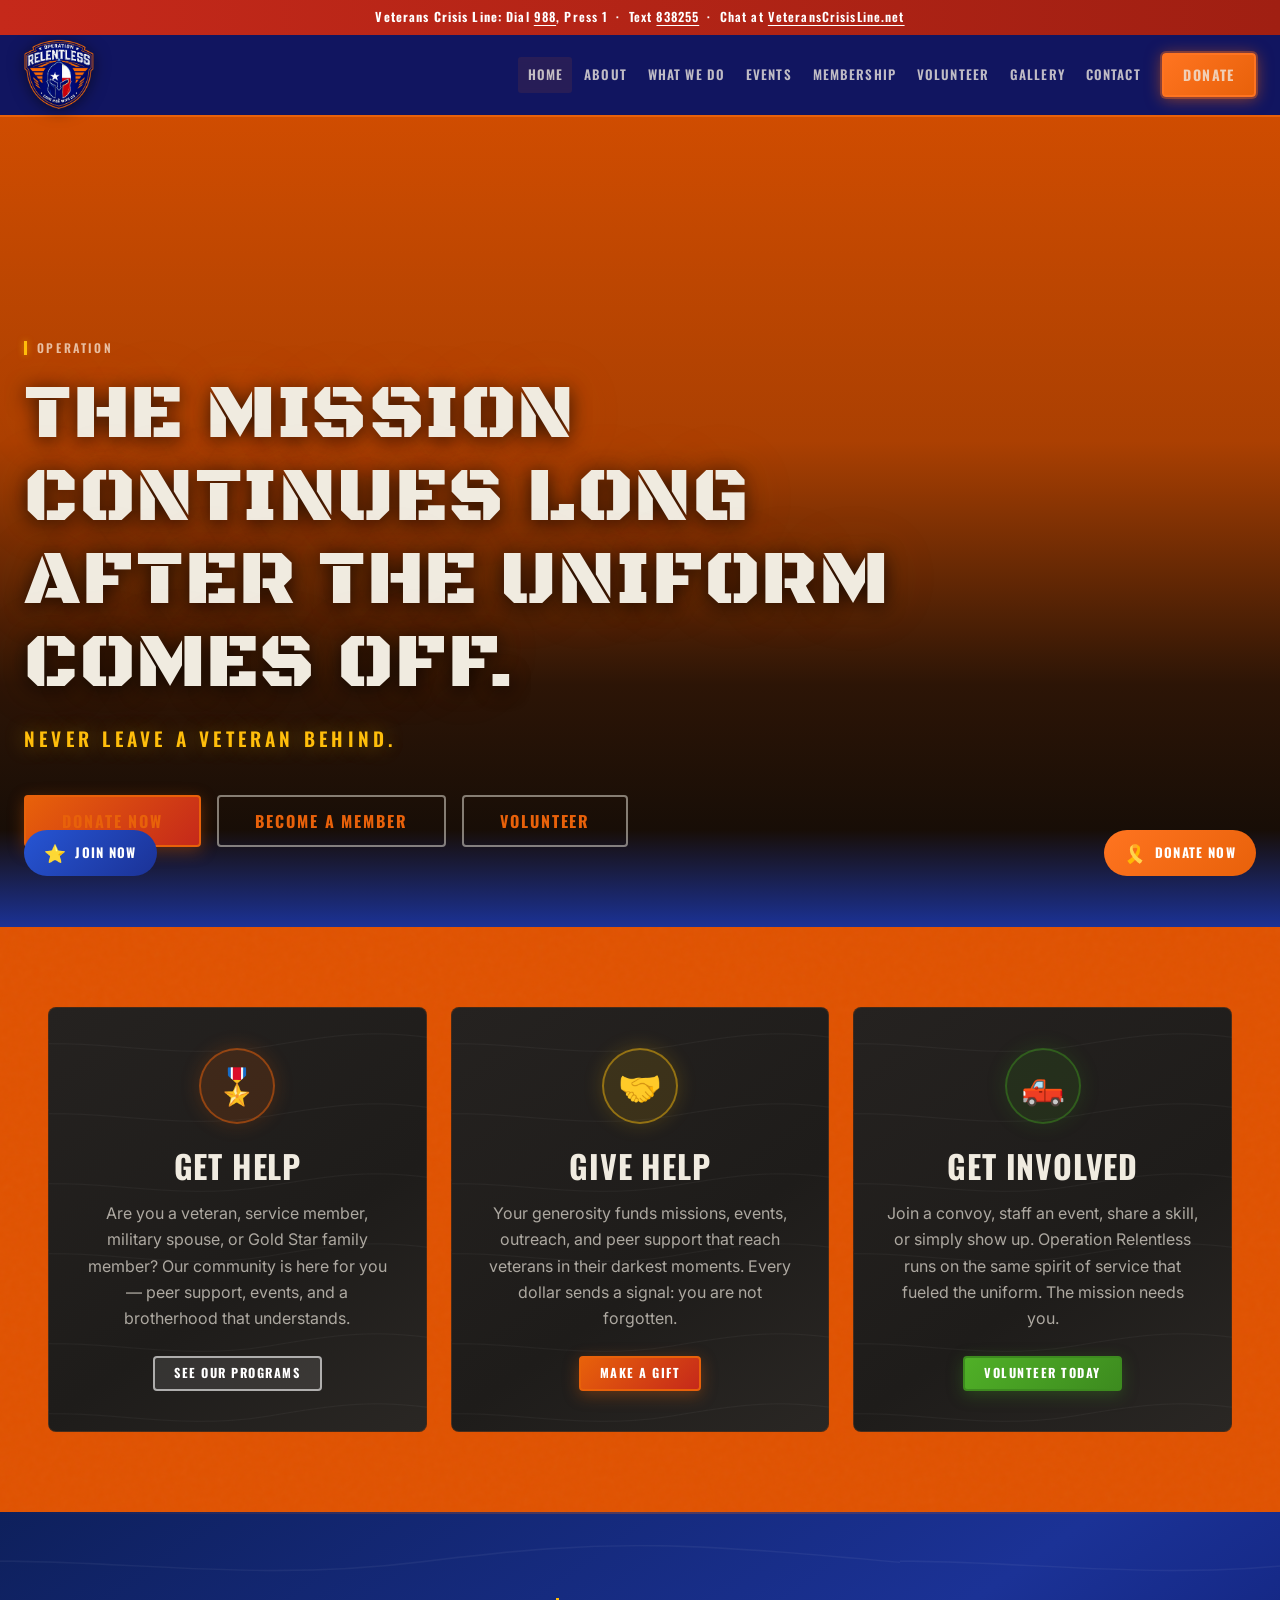
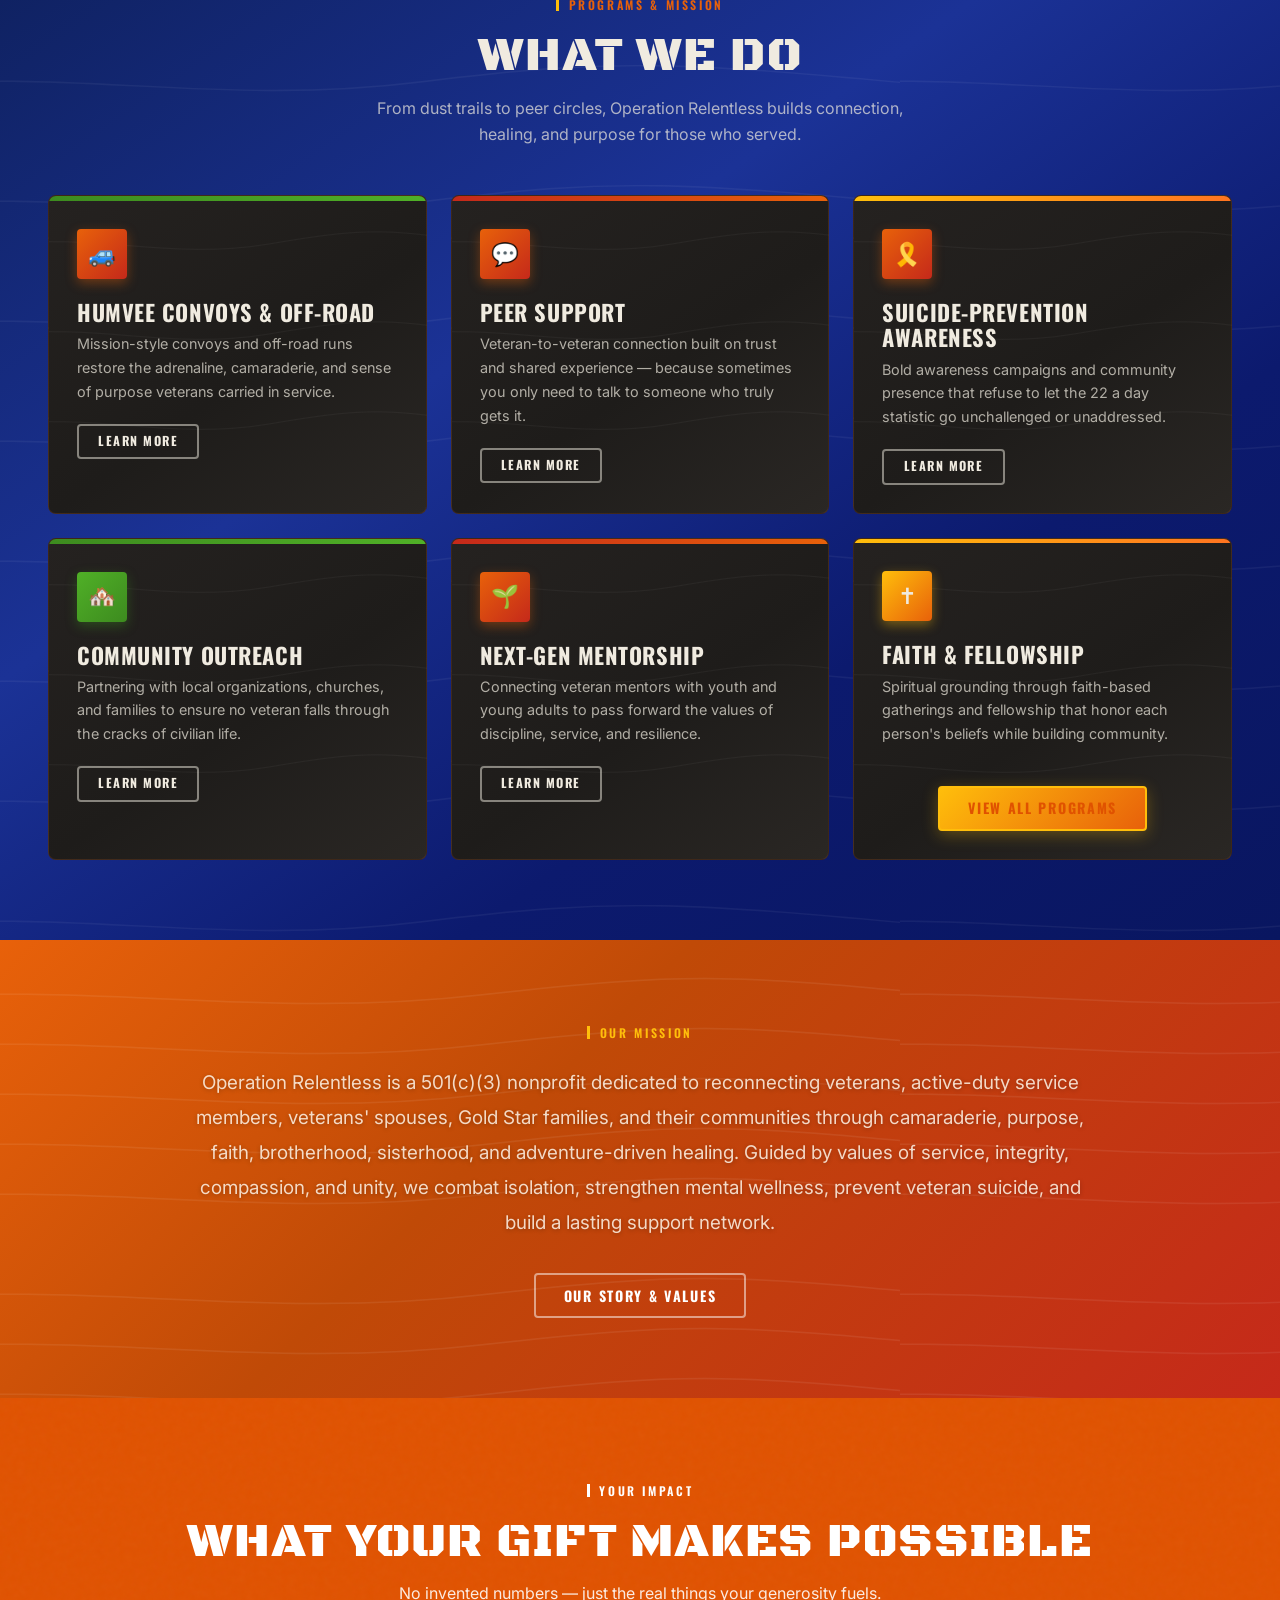
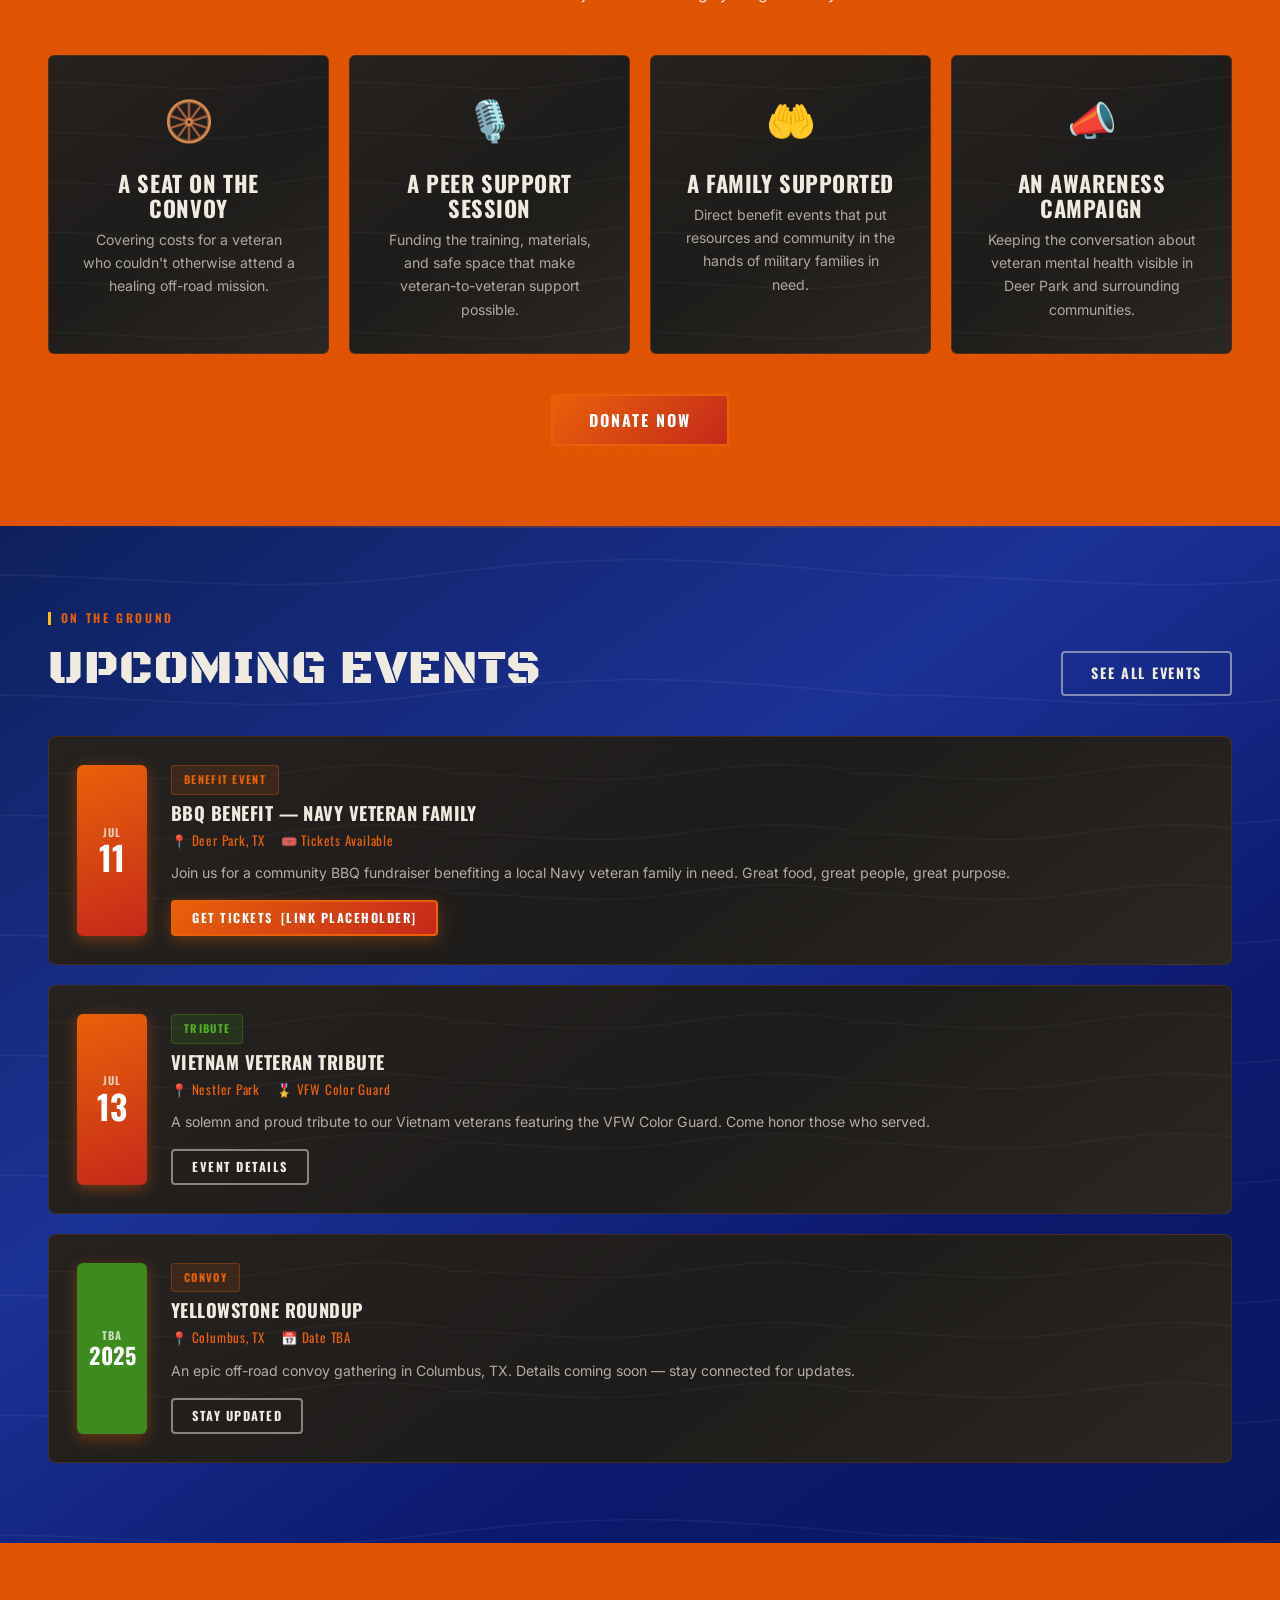
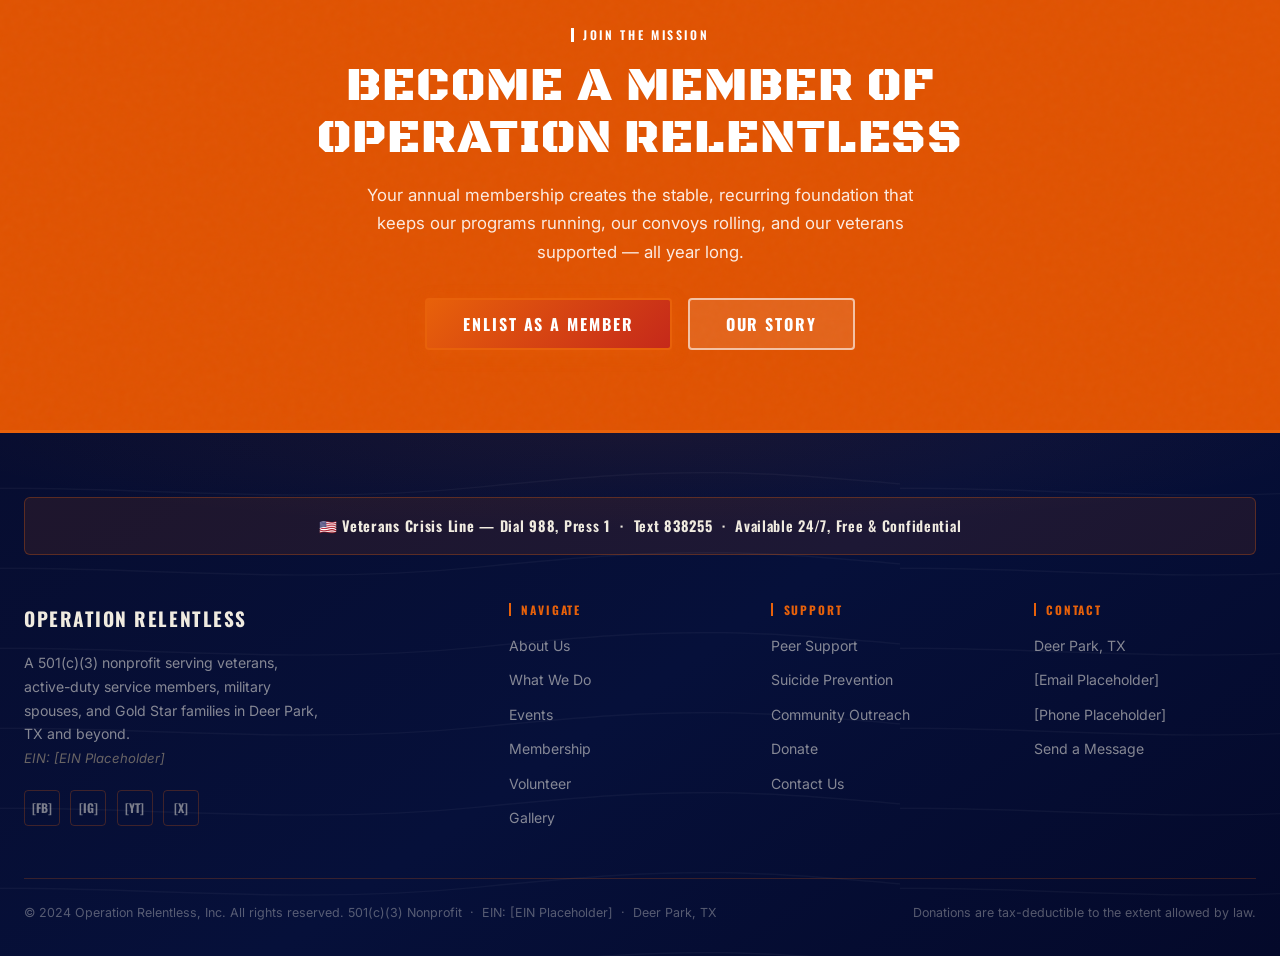
==== index.html @ 0cca2867 "f" ====
<!DOCTYPE html>
<html lang="en">
<head>
  <meta charset="UTF-8" />
  <meta name="viewport" content="width=device-width, initial-scale=1.0" />
  <meta name="description" content="Operation Relentless is a 501(c)(3) nonprofit in Deer Park, TX dedicated to serving veterans, active-duty service members, military spouses, and Gold Star families through camaraderie, faith, and adventure-driven healing." />
  <title>Operation Relentless | Never Leave a Veteran Behind</title>
  <link rel="preconnect" href="https://fonts.googleapis.com" />
  <link rel="preconnect" href="https://fonts.gstatic.com" crossorigin />
  <link href="https://fonts.googleapis.com/css2?family=Black+Ops+One&family=Oswald:wght@400;500;600;700&family=Inter:wght@300;400;500;600;700&display=swap" rel="stylesheet" />
  <link rel="stylesheet" href="css/styles.css" />
</head>
<body>

  <!-- CRISIS BAR -->
  <div class="crisis-bar" role="banner" aria-label="Veterans Crisis Line">
    <strong>Veterans Crisis Line:</strong> Dial <a href="tel:988">988</a>, Press&nbsp;1 &nbsp;·&nbsp; Text <a href="sms:838255">838255</a> &nbsp;·&nbsp; Chat at <a href="https://www.veteranscrisisline.net" target="_blank" rel="noopener">VeteransCrisisLine.net</a>
  </div>

  <!-- SITE HEADER -->
  <header class="site-header" id="site-header">
    <div class="header-inner">
      <a href="index.html" class="site-logo" aria-label="Operation Relentless Home">
        <img src="images/relentheaderlogo.png" alt="Operation Relentless" class="logo-img">
      </a>
      <nav class="site-nav" aria-label="Main navigation">
        <a href="index.html" class="nav-link active">Home</a>
        <a href="about.html" class="nav-link">About</a>
        <a href="programs.html" class="nav-link">What We Do</a>
        <a href="events.html" class="nav-link">Events</a>
        <a href="membership.html" class="nav-link">Membership</a>
        <a href="volunteer.html" class="nav-link">Volunteer</a>
        <a href="gallery.html" class="nav-link">Gallery</a>
        <a href="contact.html" class="nav-link">Contact</a>
        <a href="donate.html" class="nav-link donate-btn">Donate</a>
      </nav>
      <button class="hamburger" aria-label="Toggle navigation menu" aria-expanded="false" aria-controls="mobile-nav">
        <span></span><span></span><span></span>
      </button>
    </div>
    <nav class="mobile-nav" id="mobile-nav" aria-label="Mobile navigation">
      <a href="index.html" class="nav-link">Home</a>
      <a href="about.html" class="nav-link">About</a>
      <a href="programs.html" class="nav-link">What We Do</a>
      <a href="events.html" class="nav-link">Events</a>
      <a href="membership.html" class="nav-link">Membership</a>
      <a href="volunteer.html" class="nav-link">Volunteer</a>
      <a href="gallery.html" class="nav-link">Gallery</a>
      <a href="contact.html" class="nav-link">Contact</a>
      <a href="donate.html" class="donate-btn">Donate Now</a>
    </nav>
  </header>

  <main>

    <!-- ================================================
         HERO SECTION
         ================================================ -->
    <section class="hero" aria-label="Hero">
      <!-- Looping video background -->
      <video
        class="hero-img"
        src="images/relentlesshero.mp4"
        autoplay
        muted
        loop
        playsinline
        aria-hidden="true"
        preload="auto"
      ></video>
      <div class="hero-overlay" aria-hidden="true"></div>
      <div class="hero-content">
        <div class="section-label reveal">Operation</div>
        <h1 class="reveal reveal-delay-1">The mission continues long after the uniform comes off.</h1>
        <p class="hero-sub reveal reveal-delay-2">Never leave a veteran behind.</p>
        <div class="hero-btns reveal reveal-delay-3">
          <a href="donate.html" class="btn btn-red btn-lg">Donate Now</a>
          <a href="membership.html" class="btn btn-outline btn-lg">Become a Member</a>
          <a href="volunteer.html" class="btn btn-outline btn-lg">Volunteer</a>
        </div>
      </div>
    </section>

    <!-- ================================================
         3 ACTION CARDS
         ================================================ -->
    <section class="section topo-bg" aria-label="How to get involved">
      <div class="container">
        <div class="grid-3" style="gap:1.5rem;">

          <div class="action-card reveal reveal-delay-1">
            <div class="action-card-icon red" aria-hidden="true">🎖️</div>
            <h3>Get Help</h3>
            <p style="color:rgba(240,235,224,0.72);text-align:center;">Are you a veteran, service member, military spouse, or Gold Star family member? Our community is here for you — peer support, events, and a brotherhood that understands.</p>
            <a href="programs.html" class="btn btn-outline btn-sm" style="margin-top:0.5rem;">See Our Programs</a>
          </div>

          <div class="action-card reveal reveal-delay-2">
            <div class="action-card-icon tan" aria-hidden="true">🤝</div>
            <h3>Give Help</h3>
            <p style="color:rgba(240,235,224,0.72);text-align:center;">Your generosity funds missions, events, outreach, and peer support that reach veterans in their darkest moments. Every dollar sends a signal: you are not forgotten.</p>
            <a href="donate.html" class="btn btn-red btn-sm" style="margin-top:0.5rem;">Make a Gift</a>
          </div>

          <div class="action-card reveal reveal-delay-3">
            <div class="action-card-icon olive" aria-hidden="true">🛻</div>
            <h3>Get Involved</h3>
            <p style="color:rgba(240,235,224,0.72);text-align:center;">Join a convoy, staff an event, share a skill, or simply show up. Operation Relentless runs on the same spirit of service that fueled the uniform. The mission needs you.</p>
            <a href="volunteer.html" class="btn btn-olive btn-sm" style="margin-top:0.5rem;">Volunteer Today</a>
          </div>

        </div>
      </div>
    </section>

    <!-- ================================================
         WHAT WE DO — 5-TILE PREVIEW
         ================================================ -->
    <section class="section section-surface" aria-label="What we do preview">
      <div class="container">
        <div style="text-align:center;margin-bottom:3rem;">
          <div class="section-label reveal" style="justify-content:center;">Programs &amp; Mission</div>
          <h2 class="reveal reveal-delay-1">What We Do</h2>
          <p class="reveal reveal-delay-2" style="max-width:56ch;margin:0.75rem auto 0;color:rgba(240,235,224,0.65);">
            From dust trails to peer circles, Operation Relentless builds connection, healing, and purpose for those who served.
          </p>
        </div>

        <div class="grid-3" style="gap:1.5rem;">

          <div class="program-card reveal reveal-delay-1">
            <div class="program-card-bar"></div>
            <div class="program-card-body">
              <div class="card-icon" aria-hidden="true">🚙</div>
              <h4>Humvee Convoys &amp; Off-Road</h4>
              <p style="color:rgba(240,235,224,0.65);margin-top:0.5rem;font-size:0.9rem;">Mission-style convoys and off-road runs restore the adrenaline, camaraderie, and sense of purpose veterans carried in service.</p>
              <a href="programs.html#convoys" class="btn btn-outline btn-sm" style="margin-top:1.25rem;">Learn More</a>
            </div>
          </div>

          <div class="program-card red-bar reveal reveal-delay-2">
            <div class="program-card-bar"></div>
            <div class="program-card-body">
              <div class="card-icon" aria-hidden="true">💬</div>
              <h4>Peer Support</h4>
              <p style="color:rgba(240,235,224,0.65);margin-top:0.5rem;font-size:0.9rem;">Veteran-to-veteran connection built on trust and shared experience — because sometimes you only need to talk to someone who truly gets it.</p>
              <a href="programs.html#peer-support" class="btn btn-outline btn-sm" style="margin-top:1.25rem;">Learn More</a>
            </div>
          </div>

          <div class="program-card tan-bar reveal reveal-delay-3">
            <div class="program-card-bar"></div>
            <div class="program-card-body">
              <div class="card-icon" aria-hidden="true">🎗️</div>
              <h4>Suicide-Prevention Awareness</h4>
              <p style="color:rgba(240,235,224,0.65);margin-top:0.5rem;font-size:0.9rem;">Bold awareness campaigns and community presence that refuse to let the 22 a day statistic go unchallenged or unaddressed.</p>
              <a href="programs.html#prevention" class="btn btn-outline btn-sm" style="margin-top:1.25rem;">Learn More</a>
            </div>
          </div>

          <div class="program-card reveal reveal-delay-1">
            <div class="program-card-bar"></div>
            <div class="program-card-body">
              <div class="card-icon olive" aria-hidden="true">🏘️</div>
              <h4>Community Outreach</h4>
              <p style="color:rgba(240,235,224,0.65);margin-top:0.5rem;font-size:0.9rem;">Partnering with local organizations, churches, and families to ensure no veteran falls through the cracks of civilian life.</p>
              <a href="programs.html#outreach" class="btn btn-outline btn-sm" style="margin-top:1.25rem;">Learn More</a>
            </div>
          </div>

          <div class="program-card red-bar reveal reveal-delay-2">
            <div class="program-card-bar"></div>
            <div class="program-card-body">
              <div class="card-icon" aria-hidden="true">🌱</div>
              <h4>Next-Gen Mentorship</h4>
              <p style="color:rgba(240,235,224,0.65);margin-top:0.5rem;font-size:0.9rem;">Connecting veteran mentors with youth and young adults to pass forward the values of discipline, service, and resilience.</p>
              <a href="programs.html#mentorship" class="btn btn-outline btn-sm" style="margin-top:1.25rem;">Learn More</a>
            </div>
          </div>

          <div class="program-card tan-bar reveal reveal-delay-3" style="display:flex;flex-direction:column;justify-content:space-between;">
            <div class="program-card-bar"></div>
            <div class="program-card-body" style="display:flex;flex-direction:column;height:100%;">
              <div class="card-icon tan" aria-hidden="true">✝️</div>
              <h4>Faith &amp; Fellowship</h4>
              <p style="color:rgba(240,235,224,0.65);margin-top:0.5rem;font-size:0.9rem;flex:1;">Spiritual grounding through faith-based gatherings and fellowship that honor each person's beliefs while building community.</p>

        <div style="text-align:center;margin-top:2.5rem;" class="reveal">
          <a href="programs.html" class="btn btn-tan">View All Programs</a>
        </div>
      </div>
    </section>

    <!-- ================================================
         MISSION BAND
         ================================================ -->
    <section class="mission-band" aria-label="Our mission">
      <div class="mission-band-inner">
        <div class="section-label reveal" style="justify-content:center;margin-bottom:1.5rem;color:rgba(255,255,255,0.95);">Our Mission</div>
        <p class="reveal reveal-delay-1">
          Operation Relentless is a 501(c)(3) nonprofit dedicated to reconnecting veterans, active-duty service members, veterans' spouses, Gold Star families, and their communities through camaraderie, purpose, faith, brotherhood, sisterhood, and adventure-driven healing. Guided by values of service, integrity, compassion, and unity, we combat isolation, strengthen mental wellness, prevent veteran suicide, and build a lasting support network.
        </p>
        <div style="margin-top:2rem;" class="reveal reveal-delay-2">
          <a href="about.html" class="btn btn-outline" style="border-color:rgba(255,255,255,0.5);color:#fff;">Our Story &amp; Values</a>
        </div>
      </div>
    </section>

    <!-- ================================================
         WHAT YOUR GIFT MAKES POSSIBLE
         ================================================ -->
    <section class="section topo-bg" aria-label="Impact of giving">
      <div class="container">
        <div style="text-align:center;margin-bottom:3rem;">
          <div class="section-label reveal" style="justify-content:center;">Your Impact</div>
          <h2 class="reveal reveal-delay-1">What Your Gift Makes Possible</h2>
          <p class="reveal reveal-delay-2" style="max-width:52ch;margin:0.75rem auto 0;color:rgba(239,235,225,0.65);">
            No invented numbers — just the real things your generosity fuels.
          </p>
        </div>
        <div class="grid-4" style="gap:1.25rem;">

          <div class="card reveal reveal-delay-1" style="text-align:center;">
            <div style="font-size:2.5rem;margin-bottom:1rem;" aria-hidden="true">🛞</div>
            <h4>A Seat on the Convoy</h4>
            <p style="font-size:0.88rem;color:rgba(240,235,224,0.6);margin-top:0.5rem;">Covering costs for a veteran who couldn't otherwise attend a healing off-road mission.</p>
          </div>

          <div class="card reveal reveal-delay-2" style="text-align:center;">
            <div style="font-size:2.5rem;margin-bottom:1rem;" aria-hidden="true">🎙️</div>
            <h4>A Peer Support Session</h4>
            <p style="font-size:0.88rem;color:rgba(240,235,224,0.6);margin-top:0.5rem;">Funding the training, materials, and safe space that make veteran-to-veteran support possible.</p>
          </div>

          <div class="card reveal reveal-delay-3" style="text-align:center;">
            <div style="font-size:2.5rem;margin-bottom:1rem;" aria-hidden="true">🤲</div>
            <h4>A Family Supported</h4>
            <p style="font-size:0.88rem;color:rgba(240,235,224,0.6);margin-top:0.5rem;">Direct benefit events that put resources and community in the hands of military families in need.</p>
          </div>

          <div class="card reveal reveal-delay-4" style="text-align:center;">
            <div style="font-size:2.5rem;margin-bottom:1rem;" aria-hidden="true">📣</div>
            <h4>An Awareness Campaign</h4>
            <p style="font-size:0.88rem;color:rgba(240,235,224,0.6);margin-top:0.5rem;">Keeping the conversation about veteran mental health visible in Deer Park and surrounding communities.</p>
          </div>

        </div>
        <div style="text-align:center;margin-top:2.5rem;" class="reveal">
          <a href="donate.html" class="btn btn-red btn-lg">Donate Now</a>
        </div>
      </div>
    </section>

    <!-- ================================================
         UPCOMING EVENTS PREVIEW
         ================================================ -->
    <section class="section section-surface" aria-label="Upcoming events">
      <div class="container">
        <div style="display:flex;align-items:flex-end;justify-content:space-between;flex-wrap:wrap;gap:1rem;margin-bottom:2.5rem;">
          <div>
            <div class="section-label reveal">On the Ground</div>
            <h2 class="reveal reveal-delay-1">Upcoming Events</h2>
          </div>
          <a href="events.html" class="btn btn-outline reveal">See All Events</a>
        </div>

        <div style="display:flex;flex-direction:column;gap:1.25rem;">

          <div class="event-card reveal reveal-delay-1">
            <div class="event-date">
              <span class="month">Jul</span>
              <span class="day">11</span>
            </div>
            <div class="event-info">
              <div class="tag" style="margin-bottom:0.5rem;">Benefit Event</div>
              <h3>BBQ Benefit — Navy Veteran Family</h3>
              <div class="event-meta">
                <span>📍 Deer Park, TX</span>
                <span>🎟️ Tickets Available</span>
              </div>
              <p style="font-size:0.88rem;color:rgba(239,235,225,0.65);">Join us for a community BBQ fundraiser benefiting a local Navy veteran family in need. Great food, great people, great purpose.</p>
              <a href="events.html#bbq-benefit" class="btn btn-red btn-sm" style="margin-top:1rem;">Get Tickets <em style="font-style:normal;">[Link Placeholder]</em></a>
            </div>
          </div>

          <div class="event-card reveal reveal-delay-2">
            <div class="event-date">
              <span class="month">Jul</span>
              <span class="day">13</span>
            </div>
            <div class="event-info">
              <div class="tag olive" style="margin-bottom:0.5rem;">Tribute</div>
              <h3>Vietnam Veteran Tribute</h3>
              <div class="event-meta">
                <span>📍 Nestler Park</span>
                <span>🎖️ VFW Color Guard</span>
              </div>
              <p style="font-size:0.88rem;color:rgba(239,235,225,0.65);">A solemn and proud tribute to our Vietnam veterans featuring the VFW Color Guard. Come honor those who served.</p>
              <a href="events.html#vietnam-tribute" class="btn btn-outline btn-sm" style="margin-top:1rem;">Event Details</a>
            </div>
          </div>

          <div class="event-card reveal reveal-delay-3">
            <div class="event-date" style="background:var(--olive);">
              <span class="month">TBA</span>
              <span class="day" style="font-size:1.4rem;">2025</span>
            </div>
            <div class="event-info">
              <div class="tag" style="margin-bottom:0.5rem;">Convoy</div>
              <h3>Yellowstone Roundup</h3>
              <div class="event-meta">
                <span>📍 Columbus, TX</span>
                <span>📅 Date TBA</span>
              </div>
              <p style="font-size:0.88rem;color:rgba(239,235,225,0.65);">An epic off-road convoy gathering in Columbus, TX. Details coming soon — stay connected for updates.</p>
              <a href="events.html#yellowstone" class="btn btn-outline btn-sm" style="margin-top:1rem;">Stay Updated</a>
            </div>
          </div>

        </div>
      </div>
    </section>

    <!-- ================================================
         MEMBERSHIP CTA BAND
         ================================================ -->
    <section class="section topo-bg" aria-label="Membership call to action">
      <div class="container-sm" style="text-align:center;">
        <div class="section-label reveal" style="justify-content:center;">Join the Mission</div>
        <h2 class="reveal reveal-delay-1" style="color:var(--cream);margin-bottom:1rem;">Become a Member of Operation Relentless</h2>
        <p class="reveal reveal-delay-2" style="color:rgba(240,235,224,0.72);max-width:54ch;margin:0.75rem auto 2rem;font-size:1.05rem;line-height:1.7;">
          Your annual membership creates the stable, recurring foundation that keeps our programs running, our convoys rolling, and our veterans supported — all year long.
        </p>
        <div class="reveal reveal-delay-3" style="display:flex;gap:1rem;justify-content:center;flex-wrap:wrap;">
          <a href="membership.html" class="btn btn-red btn-lg">Enlist as a Member</a>
          <a href="about.html" class="btn btn-outline btn-lg">Our Story</a>
        </div>
      </div>
    </section>

  </main>

  <!-- ================================================
       SITE FOOTER
       ================================================ -->
  <footer class="site-footer" role="contentinfo">
    <div class="footer-inner">

      <div class="footer-crisis" aria-label="Veterans Crisis Line">
        🇺🇸 <strong>Veterans Crisis Line</strong> — Dial <strong>988</strong>, Press <strong>1</strong> &nbsp;·&nbsp; Text <strong>838255</strong> &nbsp;·&nbsp; Available 24/7, Free &amp; Confidential
      </div>

      <div class="footer-grid">
        <div class="footer-brand">
          <div style="font-family:var(--font-display);font-size:1.2rem;font-weight:700;color:var(--cream);letter-spacing:0.08em;text-transform:uppercase;">Operation Relentless</div>
          <p>A 501(c)(3) nonprofit serving veterans, active-duty service members, military spouses, and Gold Star families in Deer Park, TX and beyond.<br><em style="color:rgba(203,185,148,0.5);font-size:0.82rem;">EIN: [EIN Placeholder]</em></p>
          <div class="social-links">
            <a href="#" class="social-link" aria-label="Facebook">[FB]</a>
            <a href="#" class="social-link" aria-label="Instagram">[IG]</a>
            <a href="#" class="social-link" aria-label="YouTube">[YT]</a>
            <a href="#" class="social-link" aria-label="Twitter/X">[X]</a>
          </div>
        </div>
        <div class="footer-col">
          <h4>Navigate</h4>
          <ul>
            <li><a href="about.html">About Us</a></li>
            <li><a href="programs.html">What We Do</a></li>
            <li><a href="events.html">Events</a></li>
            <li><a href="membership.html">Membership</a></li>
            <li><a href="volunteer.html">Volunteer</a></li>
            <li><a href="gallery.html">Gallery</a></li>
          </ul>
        </div>
        <div class="footer-col">
          <h4>Support</h4>
          <ul>
            <li><a href="programs.html">Peer Support</a></li>
            <li><a href="programs.html#prevention">Suicide Prevention</a></li>
            <li><a href="programs.html#outreach">Community Outreach</a></li>
            <li><a href="donate.html">Donate</a></li>
            <li><a href="contact.html">Contact Us</a></li>
          </ul>
        </div>
        <div class="footer-col">
          <h4>Contact</h4>
          <ul>
            <li><a href="#">Deer Park, TX</a></li>
            <li><a href="mailto:info@operationrelentless.org">[Email Placeholder]</a></li>
            <li><a href="tel:+">[Phone Placeholder]</a></li>
            <li><a href="contact.html">Send a Message</a></li>
          </ul>
        </div>
      </div>

      <div class="footer-bottom">
        <p>© 2024 Operation Relentless, Inc. All rights reserved. 501(c)(3) Nonprofit &nbsp;·&nbsp; EIN: [EIN Placeholder] &nbsp;·&nbsp; Deer Park, TX</p>
        <p>Donations are tax-deductible to the extent allowed by law.</p>
      </div>

    </div>
  </footer>

  <!-- Sticky CTAs -->
  <a href="donate.html" class="sticky-cta sticky-cta-donate" aria-label="Donate now">
    <span class="sticky-icon">🎗️</span> Donate Now
  </a>
  <a href="membership.html" class="sticky-cta sticky-cta-member" aria-label="Become a member">
    <span class="sticky-icon">⭐</span> Join Now
  </a>

  <script src="js/main.js"></script>
</body>
</html>
---- css/styles.css ----
/* =======================================================
   OPERATION RELENTLESS — DESIGN SYSTEM v2
   Palette: Blue #1B3296 | Surface #1B3296 | Orange #E8610A
            Yellow #FFBE0B | Green #3D8B1F | Red #C5291A
            Cream #F0EBE0
   Inspired by: the OR Humvee custom wrap — orange base, royal blue accents
   ======================================================= */

@import url('https://fonts.googleapis.com/css2?family=Oswald:wght@400;500;600;700&family=Inter:wght@300;400;500;600;700&display=swap');

/* ---- VARIABLES ---- */
:root {
  --navy:       #E05200;   /* PRIMARY — vivid orange base color */
  /* Charcoal surface for cards/modals — dark warm, not blue */
  --charcoal:     #1E1C1A;
  --charcoal-2:   #252220;
  --navy-surf:  #1B3296;   /* logo blue surface — section-surface sections */
  --orange:     #E8610A;
  --orange-hot: #FF7420;
  --yellow:     #FFBE0B;
  --yellow-dim: #D4980A;
  --green:      #3D8B1F;
  --green-hot:  #50B027;
  --blue:       #1A3FA8;
  --blue-hot:   #2655D4;
  --red:        #C5291A;
  --red-dark:   #A01F12;
  --cream:      #F0EBE0;

  /* legacy aliases so existing code doesn't break */
  --olive:      #3D8B1F;
  --tan:        #E8610A;

  --tan-05:   rgba(232,97,10,0.05);
  --tan-10:   rgba(232,97,10,0.10);
  --tan-20:   rgba(232,97,10,0.22);
  --tan-40:   rgba(232,97,10,0.40);
  --red-20:   rgba(197,41,26,0.20);

  --font-display: 'Oswald', 'Arial Narrow', sans-serif;
  --font-hero:    'Black Ops One', 'Oswald', sans-serif;
  --font-body:    'Inter', system-ui, sans-serif;

  --tr:      0.22s ease;
  --tr-slow: 0.4s ease;
}

/* ---- RESET ---- */
*, *::before, *::after { box-sizing: border-box; margin: 0; padding: 0; }
html { scroll-behavior: smooth; font-size: 16px; }
body {
  font-family: var(--font-body);
  background-color: var(--navy);
  color: #fff;
  line-height: 1.65;
  overflow-x: hidden;
  /* Subtle noise texture for depth */
  background-image: url("data:image/svg+xml,%3Csvg viewBox='0 0 200 200' xmlns='http://www.w3.org/2000/svg'%3E%3Cfilter id='noise'%3E%3CfeTurbulence type='fractalNoise' baseFrequency='0.9' numOctaves='4' stitchTiles='stitch'/%3E%3C/filter%3E%3Crect width='100%25' height='100%25' filter='url(%23noise)' opacity='0.03'/%3E%3C/svg%3E");
}
img, video { display: block; max-width: 100%; height: auto; }
a { color: #fff; text-decoration: none; transition: color var(--tr); }
a:hover { color: rgba(255,255,255,0.75); }
ul { list-style: none; }
button { font-family: inherit; }

/* ---- ACCESSIBILITY ---- */
:focus-visible { outline: 3px solid var(--tan); outline-offset: 3px; border-radius: 2px; }
.sr-only {
  position: absolute; width: 1px; height: 1px; padding: 0;
  margin: -1px; overflow: hidden; clip: rect(0,0,0,0);
  white-space: nowrap; border: 0;
}

/* ---- REDUCED MOTION ---- */
@media (prefers-reduced-motion: reduce) {
  *, *::before, *::after {
    animation-duration: 0.001ms !important;
    transition-duration: 0.001ms !important;
  }
  html { scroll-behavior: auto; }
  .reveal, .reveal-left, .reveal-right {
    opacity: 1 !important; transform: none !important;
  }
}

/* ---- TOPOGRAPHIC TEXTURE (shared inline SVG) ---- */
/* Reusable topo SVG background — dark lines on light, light lines on dark */
:root {
  --topo-dark: url("data:image/svg+xml,%3Csvg xmlns='http://www.w3.org/2000/svg' width='900' height='600'%3E%3Cg fill='none' stroke='rgba(255%2C255%2C255%2C0.07)' stroke-width='1.4'%3E%3Cpath d='M-100%2C55 C60%2C35 220%2C75 420%2C50 S680%2C30 950%2C55'/%3E%3Cpath d='M-100%2C135 C60%2C115 220%2C155 420%2C130 S680%2C110 950%2C135'/%3E%3Cpath d='M-100%2C215 C60%2C195 220%2C235 420%2C210 S680%2C190 950%2C215'/%3E%3Cpath d='M-100%2C295 C60%2C275 220%2C315 420%2C290 S680%2C270 950%2C295'/%3E%3Cpath d='M-100%2C375 C60%2C355 220%2C395 420%2C370 S680%2C350 950%2C375'/%3E%3Cpath d='M-100%2C455 C60%2C435 220%2C475 420%2C450 S680%2C430 950%2C455'/%3E%3Cpath d='M-100%2C535 C60%2C515 220%2C555 420%2C530 S680%2C510 950%2C535'/%3E%3C/g%3E%3C/svg%3E");
}
  position: relative;
  /* Orange gradient — never flat */
  background: linear-gradient(145deg,
    #E05200 0%,
    #C44600 35%,
    #E05200 65%,
    #B83D00 100%);
}
.topo-bg::before {
  content: '';
  position: absolute;
  inset: 0;
  background-image: url("data:image/svg+xml,%3Csvg xmlns='http://www.w3.org/2000/svg' width='900' height='600'%3E%3Cg fill='none' stroke='rgba(255%2C255%2C255%2C0.08)' stroke-width='1.4'%3E%3Cpath d='M-100%2C55 C60%2C35 220%2C75 420%2C50 S680%2C30 950%2C55'/%3E%3Cpath d='M-100%2C95 C60%2C75 220%2C115 420%2C90 S680%2C70 950%2C95'/%3E%3Cpath d='M-100%2C135 C60%2C115 220%2C155 420%2C130 S680%2C110 950%2C135'/%3E%3Cpath d='M-100%2C175 C60%2C155 220%2C195 420%2C170 S680%2C150 950%2C175'/%3E%3Cpath d='M-100%2C215 C60%2C195 220%2C235 420%2C210 S680%2C190 950%2C215'/%3E%3Cpath d='M-100%2C255 C60%2C235 220%2C275 420%2C250 S680%2C230 950%2C255'/%3E%3Cpath d='M-100%2C295 C60%2C275 220%2C315 420%2C290 S680%2C270 950%2C295'/%3E%3Cpath d='M-100%2C335 C60%2C315 220%2C355 420%2C330 S680%2C310 950%2C335'/%3E%3Cpath d='M-100%2C375 C60%2C355 220%2C395 420%2C370 S680%2C350 950%2C375'/%3E%3Cpath d='M-100%2C415 C60%2C395 220%2C435 420%2C410 S680%2C390 950%2C415'/%3E%3Cpath d='M-100%2C455 C60%2C435 220%2C475 420%2C450 S680%2C430 950%2C455'/%3E%3Cpath d='M-100%2C495 C60%2C475 220%2C515 420%2C490 S680%2C470 950%2C495'/%3E%3Cpath d='M-100%2C535 C60%2C515 220%2C555 420%2C530 S680%2C510 950%2C535'/%3E%3Cpath d='M-100%2C575 C60%2C555 220%2C595 420%2C570 S680%2C550 950%2C575'/%3E%3C/g%3E%3C/svg%3E");
  background-size: 900px 600px;
  background-repeat: repeat;
  pointer-events: none;
  z-index: 0;
}
.topo-bg > * { position: relative; z-index: 1; }

/* =======================================================
   TYPOGRAPHY
   ======================================================= */
h1, h2 {
  font-family: var(--font-hero);
  font-weight: 400; /* Black Ops One is display weight */
  line-height: 1.08;
  letter-spacing: 0.02em;
  text-transform: uppercase;
}
h3, h4, h5, h6 {
  font-family: var(--font-display);
  font-weight: 700;
  line-height: 1.12;
  letter-spacing: 0.025em;
  text-transform: uppercase;
}
h1 { font-size: clamp(2.4rem, 6vw, 5rem); }
h2 { font-size: clamp(1.75rem, 4vw, 3rem); }
h3 { font-size: clamp(1.25rem, 2.5vw, 2rem); }
h4 { font-size: clamp(1.05rem, 2vw, 1.4rem); }
p  { font-size: 1rem; }

.section-label {
  display: inline-flex;
  align-items: center;
  gap: 0.6rem;
  font-family: var(--font-display);
  font-size: 0.75rem;
  font-weight: 600;
  letter-spacing: 0.22em;
  text-transform: uppercase;
  color: #fff;
  margin-bottom: 1rem;
}
.section-label::before {
  content: '';
  display: block;
  width: 3px;
  height: 1.1em;
  background: #fff;
  flex-shrink: 0;
  box-shadow: none;
}

.text-tan   { color: var(--orange); }
.text-red   { color: var(--red); }
.text-orange { color: var(--orange); }
.text-yellow { color: var(--yellow); }
.text-green  { color: var(--green-hot); }
.text-blue   { color: var(--green-hot); }
.text-cream { color: var(--cream); }
.text-dim   { color: rgba(240,235,224,0.55); }

/* =======================================================
   CRISIS BAR
   ======================================================= */
.crisis-bar {
  background: linear-gradient(90deg, var(--red) 0%, #A01F12 100%);
  color: #fff;
  font-family: var(--font-display);
  font-size: 0.78rem;
  font-weight: 600;
  letter-spacing: 0.09em;
  text-align: center;
  padding: 0.45rem 1rem;
  z-index: 200;
  position: relative;
}
.crisis-bar a { color: #fff; text-decoration: underline; text-underline-offset: 3px; }
.crisis-bar a:hover { color: rgba(255,255,255,0.82); }

/* =======================================================
   NAVIGATION
   ======================================================= */
.site-header {
  background-color: rgba(11,20,100,0.97);
  backdrop-filter: blur(12px);
  -webkit-backdrop-filter: blur(12px);
  border-bottom: 2px solid var(--orange);
  position: sticky;
  top: 0;
  z-index: 90;
  transition: box-shadow var(--tr);
}
.site-header.scrolled { box-shadow: 0 4px 32px rgba(232,97,10,0.25), 0 2px 0 var(--orange); }

.header-inner {
  max-width: 1280px;
  margin: 0 auto;
  padding: 0 1.5rem;
  display: flex;
  align-items: center;
  justify-content: space-between;
  height: 80px;
}

.site-logo {
  display: flex;
  align-items: center;
  gap: 0.75rem;
  text-decoration: none;
  flex-shrink: 0;
}
.logo-img {
  height: 72px;
  width: auto;
  display: block;
  filter: drop-shadow(0 2px 8px rgba(0,0,0,0.55));
}

/* Desktop Nav */
.site-nav {
  display: flex; align-items: center; gap: 0.15rem;
}
.site-nav .nav-link {
  font-family: var(--font-display);
  font-size: 0.82rem; font-weight: 600;
  letter-spacing: 0.08em; text-transform: uppercase;
  color: rgba(239,235,225,0.72);
  padding: 0.45rem 0.6rem;
  border-radius: 3px;
  transition: color var(--tr), background var(--tr);
  white-space: nowrap;
}
.site-nav .nav-link:hover,
.site-nav .nav-link.active {
  color: var(--orange);
  background: rgba(232,97,10,0.1);
}
.site-nav .donate-btn {
  background: linear-gradient(135deg, var(--orange-hot), var(--orange));
  color: #fff !important;
  padding: 0.5rem 1.2rem;
  border-radius: 4px;
  margin-left: 0.6rem;
  font-weight: 700;
  font-size: 0.88rem;
  letter-spacing: 0.1em;
  box-shadow: 0 2px 16px rgba(232,97,10,0.6), 0 0 0 2px rgba(255,116,32,0.35);
  border: 2px solid var(--orange-hot);
}
.site-nav .donate-btn:hover {
  background: linear-gradient(135deg, #FF8C30, var(--orange-hot));
  box-shadow: 0 4px 24px rgba(232,97,10,0.85), 0 0 0 3px rgba(255,116,32,0.5);
  transform: translateY(-1px);
}

/* Hamburger */
.hamburger {
  display: none; flex-direction: column; gap: 5px;
  background: none; border: none; cursor: pointer;
  padding: 8px; border-radius: 4px;
  transition: background var(--tr);
}
.hamburger:hover { background: var(--tan-10); }
.hamburger span {
  display: block; width: 26px; height: 2px;
  background: var(--cream); border-radius: 2px;
  transition: transform var(--tr), opacity var(--tr);
}
.hamburger[aria-expanded="true"] span:nth-child(1) { transform: translateY(7px) rotate(45deg); }
.hamburger[aria-expanded="true"] span:nth-child(2) { opacity: 0; }
.hamburger[aria-expanded="true"] span:nth-child(3) { transform: translateY(-7px) rotate(-45deg); }

/* Mobile Nav */
.mobile-nav {
  display: none; flex-direction: column;
  background: linear-gradient(145deg, #1E1C1A 0%, #252220 100%);
  border-top: 1px solid rgba(232,97,10,0.3);
  padding: 1rem 1.5rem 1.5rem; gap: 0.15rem;
}
.mobile-nav.open { display: flex; }
.mobile-nav .nav-link {
  font-family: var(--font-display);
  font-size: 0.95rem; font-weight: 600;
  letter-spacing: 0.08em; text-transform: uppercase;
  color: rgba(239,235,225,0.78);
  padding: 0.7rem 0.5rem;
  border-bottom: 1px solid var(--tan-10);
  display: block; transition: color var(--tr);
}
.mobile-nav .nav-link:hover { color: var(--cream); }
.mobile-nav .donate-btn {
  display: block; margin-top: 0.75rem;
  background: var(--red); color: #fff !important;
  text-align: center; padding: 0.75rem;
  border-radius: 4px; font-family: var(--font-display);
  font-size: 0.95rem; font-weight: 700;
  letter-spacing: 0.1em; text-transform: uppercase;
}
.mobile-nav .donate-btn:hover { background: var(--red-dark); }

/* =======================================================
   BUTTONS
   ======================================================= */
.btn {
  display: inline-flex; align-items: center; gap: 0.5rem;
  font-family: var(--font-display); font-weight: 700;
  font-size: 0.88rem; letter-spacing: 0.12em; text-transform: uppercase;
  padding: 0.85rem 1.75rem; border-radius: 4px;
  border: 2px solid transparent; cursor: pointer;
  transition: all var(--tr); text-decoration: none;
  line-height: 1; white-space: nowrap;
}
/* Primary: vivid orange — the Humvee's dominant color */
.btn-red {
  background: linear-gradient(135deg, var(--orange) 0%, var(--red) 100%);
  color: #fff; border-color: var(--orange);
  box-shadow: 0 4px 16px rgba(232,97,10,0.35);
}
.btn-red:hover {
  background: linear-gradient(135deg, var(--orange-hot) 0%, var(--orange) 100%);
  color: #fff; border-color: var(--orange-hot);
  transform: translateY(-2px); box-shadow: 0 8px 28px rgba(232,97,10,0.55);
}
/* Secondary: electric yellow */
.btn-yellow {
  background: var(--yellow); color: #0D0600; border-color: var(--yellow);
  box-shadow: 0 4px 16px rgba(255,190,11,0.35);
}
.btn-yellow:hover {
  background: #FFD040; color: #0D0600;
  transform: translateY(-2px); box-shadow: 0 8px 28px rgba(255,190,11,0.55);
}
.btn-outline {
  background: transparent; color: var(--cream); border-color: rgba(240,235,224,0.5);
}
.btn-outline:hover {
  background: rgba(232,97,10,0.1); color: var(--orange);
  border-color: var(--orange);
}
/* Tan alias → orange */
.btn-tan {
  background: linear-gradient(135deg, var(--yellow) 0%, var(--orange) 100%);
  color: var(--navy); border-color: var(--yellow);
  box-shadow: 0 4px 16px rgba(255,190,11,0.3);
}
.btn-tan:hover {
  background: linear-gradient(135deg, #FFD040 0%, var(--orange-hot) 100%);
  color: var(--navy); transform: translateY(-2px);
  box-shadow: 0 8px 24px rgba(255,190,11,0.5);
}
/* Olive alias → vivid green */
.btn-olive {
  background: linear-gradient(135deg, var(--green-hot) 0%, var(--green) 100%);
  color: #fff; border-color: var(--green);
  box-shadow: 0 4px 16px rgba(61,139,31,0.35);
}
.btn-olive:hover {
  background: linear-gradient(135deg, #60C830 0%, var(--green-hot) 100%);
  color: #fff; transform: translateY(-2px);
  box-shadow: 0 8px 24px rgba(61,139,31,0.55);
}
/* Lime green button */
.btn-lime {
  background: linear-gradient(135deg, #7FFF00 0%, #39D353 100%);
  color: #0A2200; border-color: #5FE010;
  box-shadow: 0 4px 16px rgba(127,255,0,0.4);
  font-weight: 900;
}
.btn-lime:hover {
  background: linear-gradient(135deg, #9FFF30 0%, #7FFF00 100%);
  color: #0A2200; transform: translateY(-2px);
  box-shadow: 0 8px 28px rgba(127,255,0,0.6);
}
/* Blue button — vivid royal blue */
.btn-blue {
  background: linear-gradient(135deg, #2655D4, var(--navy-surf));
  color: #fff; border-color: #2655D4;
  box-shadow: 0 4px 16px rgba(38,85,212,0.4);
}
.btn-blue:hover {
  background: linear-gradient(135deg, #3A6AFF, #2655D4);
  color: #fff; transform: translateY(-2px);
  box-shadow: 0 8px 24px rgba(38,85,212,0.6);
}
.btn-sm { padding: 0.6rem 1.2rem; font-size: 0.78rem; }
.btn-lg { padding: 1rem 2.25rem; font-size: 1rem; }

/* =======================================================
   LAYOUT
   ======================================================= */
.container    { max-width: 1280px; margin: 0 auto; padding: 0 1.5rem; }
.container-sm { max-width: 860px;  margin: 0 auto; padding: 0 1.5rem; }
.container-xs { max-width: 640px;  margin: 0 auto; padding: 0 1.5rem; }

.section    { padding: 5rem 1.5rem; }
.section-sm { padding: 3.5rem 1.5rem; }

.section-dark    { background: linear-gradient(145deg, var(--navy) 0%, #B83D00 100%); }
.section-surface {
  background:
    url("data:image/svg+xml,%3Csvg xmlns='http://www.w3.org/2000/svg' width='900' height='600'%3E%3Cg fill='none' stroke='rgba(255%2C255%2C255%2C0.05)' stroke-width='1.4'%3E%3Cpath d='M-100%2C55 C60%2C35 220%2C75 420%2C50 S680%2C30 950%2C55'/%3E%3Cpath d='M-100%2C175 C60%2C155 220%2C195 420%2C170 S680%2C150 950%2C175'/%3E%3Cpath d='M-100%2C295 C60%2C275 220%2C315 420%2C290 S680%2C270 950%2C295'/%3E%3Cpath d='M-100%2C415 C60%2C395 220%2C435 420%2C410 S680%2C390 950%2C415'/%3E%3Cpath d='M-100%2C535 C60%2C515 220%2C555 420%2C530 S680%2C510 950%2C535'/%3E%3C/g%3E%3C/svg%3E"),
    linear-gradient(145deg, #0E205C 0%, #1B3296 40%, #0C1A6E 70%, #091660 100%);
  background-size: 900px 600px, cover;
  position: relative;
  color: var(--cream);
}
/* Subtle orange edge glow on surface sections */
.section-surface::after {
  content: '';
  position: absolute; top: 0; left: 0; right: 0; height: 2px;
  background: linear-gradient(90deg, transparent, rgba(232,97,10,0.3), transparent);
  pointer-events: none;
}
.section-olive   { background-color: var(--green); }
.section-orange  { background-color: var(--orange); }
.section-light   { background-color: var(--cream); color: var(--navy); }
.section-light h2, .section-light h3, .section-light h4 { color: var(--navy); }
.section-light .section-label { color: var(--orange); }
.section-light .section-label::before { background: var(--orange); }
.section-light p { color: rgba(8,13,20,0.82); }

/* =======================================================
   ORANGE BASE — TEXT COLOR SYSTEM
   --navy is now #E05200 (vivid orange). Body bg = orange.
   Dark containers override text back to cream.
   !important beats inline style="color:..." attributes.
   ======================================================= */

/* Default headings: white on orange background */
h1, h2, h3, h4, h5, h6 { color: #fff; }

/* HERO (video bg, dark overlay at bottom): cream text */
.hero h1 { color: var(--cream) !important; }
.hero .hero-sub { color: var(--yellow) !important; }
.hero .section-label { color: rgba(255,245,232,0.7) !important; }
.hero .section-label::before { background: var(--yellow) !important; box-shadow: 0 0 6px rgba(255,190,11,0.6) !important; }
.hero a { color: var(--orange); }

/* PAGE HERO (dark gradient lower half): cream text */
.page-hero { color: var(--cream); }
.page-hero h1 { color: var(--cream) !important; }
.page-hero p, .page-hero .hero-sub { color: var(--yellow) !important; }
.page-hero .breadcrumb, .page-hero .breadcrumb a { color: rgba(255,245,232,0.55) !important; }
.page-hero .section-label { color: rgba(255,245,232,0.8) !important; }
.page-hero .section-label::before { background: var(--yellow) !important; }

/* SECTION-SURFACE (dark gradient sections): cream text */
.section-surface { color: var(--cream); }
.section-surface h2, .section-surface h3, .section-surface h4 { color: var(--cream) !important; }
.section-surface p { color: rgba(240,235,224,0.7) !important; }
.section-surface a:not(.btn) { color: var(--orange); }
.section-surface .section-label { color: var(--orange) !important; }
.section-surface .section-label::before { background: var(--yellow) !important; }

/* MISSION BAND (red-orange gradient): cream text */
.mission-band { color: var(--cream); }
.mission-band h2, .mission-band h3 { color: #fff !important; }
.mission-band p { color: rgba(255,245,232,0.85) !important; }
.mission-band .section-label { color: var(--yellow) !important; }
.mission-band .section-label::before { background: var(--yellow) !important; }

/* CARDS (dark bg, always): cream text */
.card, .action-card, .event-card, .program-card, .tier-card { color: var(--cream); }
.card h2, .card h3, .card h4,
.action-card h2, .action-card h3, .action-card h4,
.event-card h3, .program-card h2, .program-card h3,
.tier-card h3, .tier-card h4 { color: var(--cream) !important; }
.card a:not(.btn) { color: var(--orange); }
.action-card a:not(.btn), .event-card a:not(.btn) { color: var(--orange); }

/* TOPO-BG sections (orange bg): white text */
.topo-bg h2, .topo-bg h3, .topo-bg h4 { color: #fff !important; }
.topo-bg p { color: rgba(255,255,255,0.88) !important; }
.topo-bg .section-label { color: #fff !important; }
.topo-bg .section-label::before { background: #fff !important; }
/* Restore cream for CARD children within topo-bg */
.topo-bg .card h3, .topo-bg .card h4,
.topo-bg .action-card h3, .topo-bg .action-card h4,
.topo-bg .program-card h3, .topo-bg .program-card h2,
.topo-bg .event-card h3 { color: var(--cream) !important; }
.topo-bg .card p, .topo-bg .action-card p,
.topo-bg .event-card p, .topo-bg .program-card p { color: rgba(240,235,224,0.68) !important; }

/* Outline button: white on orange sections */
.topo-bg .btn-outline {
  color: #fff;
  border-color: rgba(255,255,255,0.6);
  background: rgba(255,255,255,0.1);
}
.topo-bg .btn-outline:hover {
  color: #fff;
  background: rgba(255,255,255,0.22);
  border-color: rgba(255,255,255,0.9);
}

/* NAV LINKS (header = dark) */
.site-nav .nav-link { color: rgba(239,235,225,0.78) !important; }
.mobile-nav .nav-link { color: rgba(239,235,225,0.85) !important; }
.logo-text .name { color: var(--cream) !important; }

/* NOTICES on orange bg */
.topo-bg .notice {
  background: rgba(0,0,0,0.25) !important;
  border-left-color: var(--yellow) !important;
  color: #fff !important;
  border-color: rgba(255,255,255,0.15) !important;
}

/* FOOTER: dark bg, cream text */
.site-footer { color: var(--cream); }

.grid-2 { display: grid; grid-template-columns: repeat(2, 1fr); gap: 1.5rem; }
.grid-3 { display: grid; grid-template-columns: repeat(3, 1fr); gap: 1.5rem; }
.grid-4 { display: grid; grid-template-columns: repeat(4, 1fr); gap: 1.5rem; }

.flex-center { display: flex; align-items: center; justify-content: center; }
.flex-between { display: flex; align-items: center; justify-content: space-between; }
.flex-col { display: flex; flex-direction: column; }
.gap-1 { gap: 1rem; }
.gap-2 { gap: 2rem; }

/* =======================================================
   HERO
   ======================================================= */
.hero {
  position: relative;
  min-height: 90vh;
  display: flex; align-items: flex-end;
  overflow: hidden;
  background-color: var(--navy);
}
.hero-overlay {
  position: absolute; inset: 0;
  background: linear-gradient(to bottom,
    rgba(13,10,7,0.08) 0%,
    rgba(13,10,7,0.25) 40%,
    rgba(13,10,7,0.85) 70%,
    rgba(13,10,7,0.95) 88%,
    #1B3296 100%);
  z-index: 1;
}
.hero-bg-placeholder {
  position: absolute; inset: 0;
  /* Bold vivid gradient matching Humvee wrap: warm charcoal + orange/green streaks */
  background:
    radial-gradient(ellipse 60% 40% at 80% 30%, rgba(232,97,10,0.35) 0%, transparent 70%),
    radial-gradient(ellipse 40% 60% at 20% 70%, rgba(255,190,11,0.15) 0%, transparent 60%),
    radial-gradient(ellipse 50% 50% at 50% 80%, rgba(61,139,31,0.15) 0%, transparent 70%),
    linear-gradient(160deg, #091660 0%, #1B3296 45%, #152880 65%, #091660 100%);
  z-index: 0;
}
.hero-bg-placeholder::after {
  content: '';
  position: absolute; inset: 0;
  background-image: url("data:image/svg+xml,%3Csvg xmlns='http://www.w3.org/2000/svg' width='900' height='600'%3E%3Cg fill='none' stroke='rgba(203%2C185%2C148%2C0.07)' stroke-width='1.5'%3E%3Cpath d='M-100%2C80 C80%2C55 260%2C105 480%2C75 S740%2C50 1000%2C80'/%3E%3Cpath d='M-100%2C130 C80%2C105 260%2C155 480%2C125 S740%2C100 1000%2C130'/%3E%3Cpath d='M-100%2C180 C80%2C155 260%2C205 480%2C175 S740%2C150 1000%2C180'/%3E%3Cpath d='M-100%2C230 C80%2C205 260%2C255 480%2C225 S740%2C200 1000%2C230'/%3E%3Cpath d='M-100%2C280 C80%2C255 260%2C305 480%2C275 S740%2C250 1000%2C280'/%3E%3Cpath d='M-100%2C330 C80%2C305 260%2C355 480%2C325 S740%2C300 1000%2C330'/%3E%3Cpath d='M-100%2C380 C80%2C355 260%2C405 480%2C375 S740%2C350 1000%2C380'/%3E%3Cpath d='M-100%2C430 C80%2C405 260%2C455 480%2C425 S740%2C400 1000%2C430'/%3E%3Cpath d='M-100%2C480 C80%2C455 260%2C505 480%2C475 S740%2C450 1000%2C480'/%3E%3Cpath d='M-100%2C530 C80%2C505 260%2C555 480%2C525 S740%2C500 1000%2C530'/%3E%3C/g%3E%3C/svg%3E");
  background-size: 900px 600px;
}
.hero-img {
  position: absolute; inset: 0;
  width: 100%; height: 100%;
  object-fit: cover; object-position: center;
  z-index: 0; opacity: 0.72;
}
/* Video hero gets a color-grade overlay to boost vibrancy */
.hero video.hero-img {
  opacity: 0.78;
}
.hero-content {
  position: relative; z-index: 2;
  width: 100%; max-width: 1280px;
  margin: 0 auto;
  padding: 6rem 1.5rem 5rem;
}
.hero h1 {
  color: var(--cream); max-width: 18ch;
  margin-bottom: 1.1rem;
  text-shadow: 0 3px 20px rgba(0,0,0,0.75), 0 0 60px rgba(232,97,10,0.15);
}
/* Orange underline accent on hero h1 */
.hero h1 span.accent { color: var(--orange); }
.hero .hero-sub {
  font-family: var(--font-display);
  font-size: clamp(0.9rem, 2vw, 1.2rem);
  font-weight: 600; letter-spacing: 0.22em; text-transform: uppercase;
  color: var(--yellow); margin-bottom: 2.5rem;
  text-shadow: 0 0 20px rgba(255,190,11,0.4);
}
.hero-btns { display: flex; flex-wrap: wrap; gap: 1rem; }

/* Image container for hero (future-proofed) */
.hero-img-placeholder {
  position: absolute; inset: 0; z-index: 0;
  background: linear-gradient(160deg, #091660 0%, #1B3296 40%, #152880 65%, #0C1858 100%);
  display: flex; align-items: center; justify-content: center;
}
.hero-placeholder-label {
  font-family: var(--font-display);
  font-size: 0.75rem; letter-spacing: 0.2em; text-transform: uppercase;
  color: var(--tan-40); border: 1px dashed var(--tan-20);
  padding: 0.75rem 1.5rem; border-radius: 4px;
}

/* Page-level hero (sub-pages) */
.page-hero {
  position: relative;
  background: linear-gradient(160deg, var(--navy) 0%, #6B2A00 30%, var(--navy-surf) 65%, #1B3296 100%);
  padding: 4rem 1.5rem 3.5rem;
  border-bottom: 3px solid var(--orange);
  overflow: hidden;
  /* Orange glow at bottom edge */
  box-shadow: 0 4px 32px rgba(232,97,10,0.12);
}
.page-hero::before {
  content: '';
  position: absolute; inset: 0;
  background-image: url("data:image/svg+xml,%3Csvg xmlns='http://www.w3.org/2000/svg' width='900' height='280'%3E%3Cg fill='none' stroke='rgba(13%2C6%2C0%2C0.1)' stroke-width='1.4'%3E%3Cpath d='M-100%2C50 C80%2C32 260%2C68 480%2C44 S740%2C24 1000%2C50'/%3E%3Cpath d='M-100%2C90 C80%2C72 260%2C108 480%2C84 S740%2C64 1000%2C90'/%3E%3Cpath d='M-100%2C130 C80%2C112 260%2C148 480%2C124 S740%2C104 1000%2C130'/%3E%3Cpath d='M-100%2C170 C80%2C152 260%2C188 480%2C164 S740%2C144 1000%2C170'/%3E%3Cpath d='M-100%2C210 C80%2C192 260%2C228 480%2C204 S740%2C184 1000%2C210'/%3E%3Cpath d='M-100%2C250 C80%2C232 260%2C268 480%2C244 S740%2C224 1000%2C250'/%3E%3C/g%3E%3C/svg%3E");
  background-size: 900px 280px;
  pointer-events: none;
}
.page-hero > * { position: relative; z-index: 1; }
.page-hero-inner { max-width: 1280px; margin: 0 auto; }
.page-hero h1 { color: var(--cream); margin-bottom: 0.75rem; }
.page-hero .hero-sub {
  font-family: var(--font-display);
  font-size: 1rem; font-weight: 500; letter-spacing: 0.1em;
  color: var(--tan); text-transform: uppercase;
}
.breadcrumb {
  font-family: var(--font-display);
  font-size: 0.75rem; letter-spacing: 0.12em; text-transform: uppercase;
  color: var(--tan-40); margin-bottom: 1.25rem;
}
.breadcrumb a { color: var(--tan-40); }
.breadcrumb a:hover { color: var(--tan); }

/* =======================================================
   CARDS
   ======================================================= */
.card {
  background:
    url("data:image/svg+xml,%3Csvg xmlns='http://www.w3.org/2000/svg' width='400' height='300'%3E%3Cg fill='none' stroke='rgba(255%2C255%2C255%2C0.04)' stroke-width='1'%3E%3Cpath d='M-50%2C30 C40%2C18 120%2C42 220%2C28 S340%2C15 450%2C30'/%3E%3Cpath d='M-50%2C80 C40%2C68 120%2C92 220%2C78 S340%2C65 450%2C80'/%3E%3Cpath d='M-50%2C130 C40%2C118 120%2C142 220%2C128 S340%2C115 450%2C130'/%3E%3Cpath d='M-50%2C180 C40%2C168 120%2C192 220%2C178 S340%2C165 450%2C180'/%3E%3Cpath d='M-50%2C230 C40%2C218 120%2C242 220%2C228 S340%2C215 450%2C230'/%3E%3Cpath d='M-50%2C280 C40%2C268 120%2C292 220%2C278 S340%2C265 450%2C280'/%3E%3C/g%3E%3C/svg%3E"),
    linear-gradient(145deg, #252220 0%, #1E1C1A 50%, #2A2724 100%);
  background-size: 400px 300px, cover;
  border: 1px solid rgba(232,97,10,0.22);
  border-radius: 6px; padding: 2rem;
  transition: border-color var(--tr), box-shadow var(--tr), transform var(--tr-slow);
}
.card:hover {
  border-color: var(--orange);
  box-shadow: 0 8px 36px rgba(232,97,10,0.22), 0 2px 0 var(--orange);
  transform: translateY(-3px);
}
.card-icon {
  width: 50px; height: 50px;
  background: linear-gradient(135deg, var(--orange), var(--red));
  border-radius: 4px;
  display: flex; align-items: center; justify-content: center;
  margin-bottom: 1.25rem; font-size: 1.4rem; flex-shrink: 0;
  box-shadow: 0 4px 12px rgba(232,97,10,0.4);
}
.card-icon.olive {
  background: linear-gradient(135deg, var(--green-hot), var(--green));
  box-shadow: 0 4px 12px rgba(61,139,31,0.4);
}
.card-icon.tan {
  background: linear-gradient(135deg, var(--yellow), var(--orange));
  box-shadow: 0 4px 12px rgba(255,190,11,0.4);
}
.card-icon.blue {
  background: linear-gradient(135deg, var(--green-hot), var(--green));
  box-shadow: 0 4px 12px rgba(61,139,31,0.4);
}

/* Image placeholder inside cards */
.img-placeholder {
  aspect-ratio: 16/9;
  background: rgba(203,185,148,0.05);
  border: 2px dashed rgba(203,185,148,0.18);
  border-radius: 4px;
  display: flex; flex-direction: column;
  align-items: center; justify-content: center;
  gap: 0.5rem;
  color: var(--tan-40);
  font-family: var(--font-display);
  font-size: 0.72rem; letter-spacing: 0.15em; text-transform: uppercase;
  margin-bottom: 1.25rem;
}
.img-placeholder-sq {
  aspect-ratio: 1;
  width: 100px; height: 100px;
  border-radius: 50%;
  background: rgba(203,185,148,0.08);
  border: 2px dashed rgba(203,185,148,0.25);
  display: flex; align-items: center; justify-content: center;
  font-size: 0.65rem; font-family: var(--font-display);
  letter-spacing: 0.1em; text-transform: uppercase;
  color: var(--tan-40); margin: 0 auto 1rem; text-align: center;
}

/* =======================================================
   PROGRAM CARDS
   ======================================================= */
.program-card {
  background:
    url("data:image/svg+xml,%3Csvg xmlns='http://www.w3.org/2000/svg' width='400' height='300'%3E%3Cg fill='none' stroke='rgba(255%2C255%2C255%2C0.04)' stroke-width='1'%3E%3Cpath d='M-50%2C50 C40%2C35 120%2C65 220%2C48 S340%2C32 450%2C50'/%3E%3Cpath d='M-50%2C140 C40%2C125 120%2C155 220%2C138 S340%2C122 450%2C140'/%3E%3Cpath d='M-50%2C230 C40%2C215 120%2C245 220%2C228 S340%2C212 450%2C230'/%3E%3C/g%3E%3C/svg%3E"),
    linear-gradient(145deg, #252220 0%, #1E1C1A 55%, #2A2724 100%);
  background-size: 400px 300px, cover;
  border: 1px solid rgba(232,97,10,0.15);
  border-radius: 8px; overflow: hidden;
  transition: all var(--tr);
}
.program-card:hover {
  border-color: var(--orange);
  box-shadow: 0 12px 40px rgba(232,97,10,0.2);
  transform: translateY(-4px);
}
/* Multi-color top bars — each program has its own color */
.program-card-bar { height: 5px; background: linear-gradient(90deg, var(--green), var(--green-hot)); }
.program-card.red-bar .program-card-bar { background: linear-gradient(90deg, var(--red), var(--orange)); }
.program-card.tan-bar .program-card-bar { background: linear-gradient(90deg, var(--yellow), var(--orange-hot)); }
.program-card.blue-bar .program-card-bar { background: linear-gradient(90deg, var(--yellow-dim), var(--yellow)); }
.program-card-body { padding: 1.75rem; }

/* =======================================================
   ACTION CARDS (Home 3-up)
   ======================================================= */
.action-card {
  background:
    url("data:image/svg+xml,%3Csvg xmlns='http://www.w3.org/2000/svg' width='400' height='300'%3E%3Cg fill='none' stroke='rgba(255%2C255%2C255%2C0.04)' stroke-width='1'%3E%3Cpath d='M-50%2C40 C40%2C25 120%2C55 220%2C38 S340%2C22 450%2C40'/%3E%3Cpath d='M-50%2C110 C40%2C95 120%2C125 220%2C108 S340%2C92 450%2C110'/%3E%3Cpath d='M-50%2C180 C40%2C165 120%2C195 220%2C178 S340%2C162 450%2C180'/%3E%3Cpath d='M-50%2C250 C40%2C235 120%2C265 220%2C248 S340%2C232 450%2C250'/%3E%3C/g%3E%3C/svg%3E"),
    linear-gradient(145deg, #252220 0%, #1E1C1A 60%, #2A2724 100%);
  background-size: 400px 300px, cover;
  border: 1px solid rgba(232,97,10,0.18);
  border-radius: 8px; padding: 2.5rem 2rem;
  text-align: center;
  transition: all var(--tr-slow);
  display: flex; flex-direction: column; align-items: center; gap: 1rem;
  position: relative; overflow: hidden;
}
.action-card::before {
  content: '';
  position: absolute; inset: 0;
  background: radial-gradient(circle at 50% 0%, rgba(232,97,10,0.08) 0%, transparent 65%);
  transition: opacity var(--tr-slow);
  opacity: 0;
}
.action-card:hover::before { opacity: 1; }
.action-card:hover {
  border-color: var(--orange);
  box-shadow: 0 12px 40px rgba(232,97,10,0.25);
  transform: translateY(-5px);
}
.action-card-icon {
  width: 76px; height: 76px;
  border-radius: 50%;
  display: flex; align-items: center; justify-content: center;
  font-size: 2.2rem; margin-bottom: 0.5rem;
  transition: transform var(--tr-slow), box-shadow var(--tr-slow);
}
.action-card:hover .action-card-icon { transform: scale(1.08); }
.action-card-icon.red {
  background: rgba(232,97,10,0.15);
  border: 2px solid rgba(232,97,10,0.5);
  box-shadow: 0 0 20px rgba(232,97,10,0.2);
}
.action-card-icon.olive {
  background: rgba(61,139,31,0.15);
  border: 2px solid rgba(61,139,31,0.5);
  box-shadow: 0 0 20px rgba(61,139,31,0.2);
}
.action-card-icon.tan {
  background: rgba(255,190,11,0.12);
  border: 2px solid rgba(255,190,11,0.45);
  box-shadow: 0 0 20px rgba(255,190,11,0.18);
}

/* =======================================================
   EVENT CARDS
   ======================================================= */
.event-card {
  display: flex; gap: 1.5rem;
  background:
    url("data:image/svg+xml,%3Csvg xmlns='http://www.w3.org/2000/svg' width='400' height='200'%3E%3Cg fill='none' stroke='rgba(255%2C255%2C255%2C0.04)' stroke-width='1'%3E%3Cpath d='M-50%2C40 C40%2C28 120%2C52 220%2C38 S340%2C24 450%2C40'/%3E%3Cpath d='M-50%2C100 C40%2C88 120%2C112 220%2C98 S340%2C84 450%2C100'/%3E%3Cpath d='M-50%2C160 C40%2C148 120%2C172 220%2C158 S340%2C144 450%2C160'/%3E%3C/g%3E%3C/svg%3E"),
    linear-gradient(145deg, #252220 0%, #1E1C1A 55%, #2A2724 100%);
  background-size: 400px 200px, cover;
  border: 1px solid rgba(232,97,10,0.18);
  border-radius: 8px; padding: 1.75rem;
  transition: all var(--tr);
}
.event-card:hover {
  border-color: var(--orange);
  box-shadow: 0 8px 30px rgba(232,97,10,0.2);
  transform: translateY(-3px);
}
.event-date {
  flex-shrink: 0; width: 70px; text-align: center;
  background: linear-gradient(160deg, var(--orange), var(--red));
  border-radius: 6px; padding: 0.7rem 0.4rem;
  display: flex; flex-direction: column; align-items: center; justify-content: center;
  box-shadow: 0 4px 16px rgba(232,97,10,0.4);
}
.event-date .month {
  font-family: var(--font-display); font-size: 0.68rem; font-weight: 700;
  letter-spacing: 0.1em; text-transform: uppercase; color: rgba(255,255,255,0.72); line-height: 1;
}
.event-date .day {
  font-family: var(--font-display); font-size: 2.1rem; font-weight: 700;
  color: #fff; line-height: 1; margin-top: 0.2rem;
}
.event-info { flex: 1; min-width: 0; }
.event-info h3 { font-size: 1.15rem; margin-bottom: 0.4rem; }
.event-meta {
  font-size: 0.82rem; color: var(--tan);
  font-family: var(--font-display); letter-spacing: 0.06em;
  margin-bottom: 0.6rem; display: flex; flex-wrap: wrap; gap: 1rem;
}

/* =======================================================
   MEMBERSHIP TIER CARDS
   ======================================================= */
.tier-card {
  background:
    url("data:image/svg+xml,%3Csvg xmlns='http://www.w3.org/2000/svg' width='400' height='300'%3E%3Cg fill='none' stroke='rgba(255%2C255%2C255%2C0.04)' stroke-width='1'%3E%3Cpath d='M-50%2C50 C40%2C35 120%2C65 220%2C48 S340%2C32 450%2C50'/%3E%3Cpath d='M-50%2C140 C40%2C125 120%2C155 220%2C138 S340%2C122 450%2C140'/%3E%3Cpath d='M-50%2C230 C40%2C215 120%2C245 220%2C228 S340%2C212 450%2C230'/%3E%3C/g%3E%3C/svg%3E"),
    linear-gradient(145deg, #252220 0%, #1E1C1A 55%, #2A2724 100%);
  background-size: 400px 300px, cover;
  border: 2px solid rgba(232,97,10,0.22);
  border-radius: 10px; padding: 2.25rem;
  display: flex; flex-direction: column; gap: 1.25rem;
  transition: all var(--tr-slow); position: relative;
}
.tier-card:hover {
  border-color: var(--orange);
  box-shadow: 0 14px 44px rgba(232,97,10,0.22);
  transform: translateY(-3px);
}
.tier-card.featured {
  border-color: var(--orange);
  box-shadow: 0 10px 36px rgba(232,97,10,0.3);
  background:
    url("data:image/svg+xml,%3Csvg xmlns='http://www.w3.org/2000/svg' width='400' height='300'%3E%3Cg fill='none' stroke='rgba(255%2C255%2C255%2C0.06)' stroke-width='1'%3E%3Cpath d='M-50%2C50 C40%2C35 120%2C65 220%2C48 S340%2C32 450%2C50'/%3E%3Cpath d='M-50%2C140 C40%2C125 120%2C155 220%2C138 S340%2C122 450%2C140'/%3E%3Cpath d='M-50%2C230 C40%2C215 120%2C245 220%2C228 S340%2C212 450%2C230'/%3E%3C/g%3E%3C/svg%3E"),
    linear-gradient(145deg, #1E2E70 0%, #1B3296 55%, #142680 100%);
  background-size: 400px 300px, cover;
}
.tier-card.featured:hover { box-shadow: 0 18px 52px rgba(232,97,10,0.45); }
.tier-badge {
  position: absolute; top: -1px; left: 50%; transform: translateX(-50%);
  background: linear-gradient(90deg, var(--orange), var(--yellow));
  color: var(--navy);
  font-family: var(--font-display); font-size: 0.68rem; font-weight: 700;
  letter-spacing: 0.12em; text-transform: uppercase;
  padding: 0.28rem 1rem; border-radius: 0 0 4px 4px;
  white-space: nowrap;
}
.tier-name {
  font-family: var(--font-display); font-size: 1.1rem; font-weight: 700;
  letter-spacing: 0.1em; text-transform: uppercase; color: var(--tan);
}
.tier-price .amount {
  font-family: var(--font-display); font-size: 2.5rem; font-weight: 700;
  color: var(--cream); line-height: 1;
}
.tier-price .period { font-size: 0.85rem; color: rgba(239,235,225,0.55); margin-left: 0.2rem; }
.tier-perks { list-style: none; display: flex; flex-direction: column; gap: 0.6rem; flex: 1; }
.tier-perks li {
  display: flex; align-items: flex-start; gap: 0.6rem;
  font-size: 0.88rem; color: rgba(239,235,225,0.82);
}
.tier-perks li::before {
  content: '✓'; color: var(--orange); font-weight: 700;
  flex-shrink: 0; margin-top: 0.05em;
}

/* =======================================================
   GALLERY GRID
   ======================================================= */
.gallery-grid {
  display: grid;
  grid-template-columns: repeat(auto-fill, minmax(260px, 1fr));
  gap: 1rem;
}
.gallery-item {
  aspect-ratio: 4/3;
  background:
    linear-gradient(145deg, #252220 0%, #1E1C1A 55%, #2A2724 100%);
  border: 2px dashed rgba(232,97,10,0.3);
  border-radius: 8px;
  display: flex; flex-direction: column;
  align-items: center; justify-content: center; gap: 0.6rem;
  overflow: hidden; position: relative;
  transition: all var(--tr);
}
.gallery-item:hover {
  border-color: var(--orange);
  transform: scale(1.02);
  box-shadow: 0 8px 28px rgba(232,97,10,0.3);
}
.gallery-item img {
  width: 100%; height: 100%;
  object-fit: cover; position: absolute; inset: 0;
}
.gallery-label {
  font-family: var(--font-display); font-size: 0.72rem; font-weight: 600;
  letter-spacing: 0.16em; text-transform: uppercase; color: rgba(232,97,10,0.5);
}
.gallery-icon { font-size: 2.5rem; color: rgba(232,97,10,0.25); }

/* =======================================================
   DONATE
   ======================================================= */
.donate-toggle {
  display: inline-flex;
  background: rgba(255,255,255,0.15); border: 2px solid rgba(255,255,255,0.3);
  border-radius: 5px; padding: 3px; gap: 3px;
}
.toggle-btn {
  font-family: var(--font-display); font-size: 0.85rem; font-weight: 700;
  letter-spacing: 0.1em; text-transform: uppercase;
  padding: 0.6rem 1.5rem; border-radius: 3px; border: none;
  cursor: pointer; background: transparent; color: rgba(255,255,255,0.6);
  transition: all var(--tr);
}
.toggle-btn.active {
  background: linear-gradient(135deg, var(--orange), var(--red));
  color: #fff;
  box-shadow: 0 2px 10px rgba(232,97,10,0.4);
}

.amount-grid { display: grid; grid-template-columns: repeat(4, 1fr); gap: 0.75rem; }
.amount-btn {
  font-family: var(--font-display); font-size: 1rem; font-weight: 700;
  padding: 0.875rem; border: 2px solid rgba(255,255,255,0.3); border-radius: 5px;
  background: rgba(255,255,255,0.12); color: #fff;
  cursor: pointer; text-align: center; transition: all var(--tr);
}
.amount-btn:hover,
.amount-btn.selected {
  border-color: var(--yellow);
  background: rgba(255,190,11,0.25);
  color: var(--yellow);
  box-shadow: 0 4px 14px rgba(255,190,11,0.35);
}

.custom-amount-wrap { margin-top: 0.75rem; position: relative; }
.custom-amount-wrap .currency-prefix {
  position: absolute; left: 1rem; top: 50%; transform: translateY(-50%);
  font-family: var(--font-display); font-weight: 700; color: var(--tan);
}
.custom-amount-wrap input { padding-left: 2rem; }

/* Progress bar */
.progress-wrap { background: rgba(232,97,10,0.1); border-radius: 100px; height: 10px; overflow: hidden; }
.progress-fill {
  height: 100%;
  background: linear-gradient(90deg, var(--orange), var(--yellow));
  border-radius: 100px;
  transition: width 1s ease;
  box-shadow: 0 0 8px rgba(232,97,10,0.5);
}

/* =======================================================
   FORMS
   ======================================================= */
.form-row { display: grid; grid-template-columns: 1fr 1fr; gap: 1rem; }
.form-group { display: flex; flex-direction: column; gap: 0.4rem; }
.form-label {
  font-family: var(--font-display); font-size: 0.78rem; font-weight: 600;
  letter-spacing: 0.1em; text-transform: uppercase; color: rgba(255,255,255,0.75);
}
.form-input,
.form-select,
.form-textarea {
  background: rgba(255,255,255,0.12);
  border: 2px solid rgba(255,255,255,0.3);
  border-radius: 5px; color: #fff;
  font-family: var(--font-body); font-size: 0.95rem;
  padding: 0.75rem 1rem; width: 100%;
  transition: border-color var(--tr), background var(--tr), box-shadow var(--tr);
  -webkit-appearance: none;
}
.form-input:focus,
.form-select:focus,
.form-textarea:focus {
  outline: none;
  border-color: var(--yellow);
  background: rgba(255,255,255,0.18);
  box-shadow: 0 0 0 3px rgba(255,190,11,0.25);
}
.form-input::placeholder,
.form-textarea::placeholder { color: rgba(255,255,255,0.45); }
.form-select option { background: var(--navy-surf); color: var(--cream); }
.form-textarea { resize: vertical; min-height: 120px; }

/* =======================================================
   MISSION BAND
   ======================================================= */
.mission-band {
  background: linear-gradient(135deg,
    var(--orange) 0%,
    #C04A07 40%,
    var(--red) 100%);
  padding: 5rem 1.5rem;
  position: relative;
  overflow: hidden;
}
/* Topo lines over the orange band */
.mission-band::before {
  content: '';
  position: absolute; inset: 0;
  background-image: url("data:image/svg+xml,%3Csvg xmlns='http://www.w3.org/2000/svg' width='900' height='300'%3E%3Cg fill='none' stroke='rgba(255%2C255%2C255%2C0.07)' stroke-width='1.5'%3E%3Cpath d='M-100%2C60 C80%2C40 260%2C80 480%2C55 S740%2C35 1000%2C60'/%3E%3Cpath d='M-100%2C110 C80%2C90 260%2C130 480%2C105 S740%2C85 1000%2C110'/%3E%3Cpath d='M-100%2C160 C80%2C140 260%2C180 480%2C155 S740%2C135 1000%2C160'/%3E%3Cpath d='M-100%2C210 C80%2C190 260%2C230 480%2C205 S740%2C185 1000%2C210'/%3E%3Cpath d='M-100%2C260 C80%2C240 260%2C280 480%2C255 S740%2C235 1000%2C260'/%3E%3C/g%3E%3C/svg%3E");
  background-size: 900px 300px;
  pointer-events: none;
}
.mission-band-inner { max-width: 920px; margin: 0 auto; text-align: center; position: relative; z-index: 1; }
.mission-band p {
  font-size: clamp(1rem, 1.8vw, 1.18rem); color: rgba(255,255,255,0.95); line-height: 1.85;
  text-shadow: 0 1px 4px rgba(0,0,0,0.25);
}

/* =======================================================
   MISC / UTILS
   ======================================================= */
.divider { border: none; height: 1px; background: rgba(232,97,10,0.2); margin: 3rem 0; }

/* =======================================================
   STICKY FLOATING CTAs
   ======================================================= */
@keyframes pulse-orange {
  0%, 100% { box-shadow: 0 4px 24px rgba(232,97,10,0.7), 0 0 0 0 rgba(232,97,10,0.6); }
  50%        { box-shadow: 0 4px 32px rgba(232,97,10,0.9), 0 0 0 10px rgba(232,97,10,0); }
}
@keyframes pulse-blue {
  0%, 100% { box-shadow: 0 4px 24px rgba(27,50,150,0.8), 0 0 0 0 rgba(27,50,150,0.6); }
  50%        { box-shadow: 0 4px 32px rgba(27,50,150,1), 0 0 0 10px rgba(27,50,150,0); }
}
.sticky-cta {
  position: fixed;
  bottom: 1.5rem;
  z-index: 999;
  display: flex;
  align-items: center;
  gap: 0.5rem;
  padding: 0.75rem 1.25rem;
  border-radius: 50px;
  font-family: var(--font-display);
  font-size: 0.82rem;
  font-weight: 700;
  letter-spacing: 0.1em;
  text-transform: uppercase;
  text-decoration: none;
  color: #fff !important;
  border: none;
  cursor: pointer;
  transition: transform var(--tr), filter var(--tr);
  white-space: nowrap;
}
.sticky-cta:hover { transform: translateY(-3px) scale(1.04); filter: brightness(1.12); }
.sticky-cta-donate {
  right: 1.5rem;
  background: linear-gradient(135deg, var(--orange-hot), var(--orange));
  animation: pulse-orange 1.8s ease-in-out infinite;
}
.sticky-cta-member {
  left: 1.5rem;
  background: linear-gradient(135deg, #2655D4, var(--navy-surf));
  animation: pulse-blue 2.2s ease-in-out infinite;
}
.sticky-cta .sticky-icon { font-size: 1.1rem; line-height: 1; }
.tag {
  display: inline-block;
  font-family: var(--font-display); font-size: 0.68rem; font-weight: 700;
  letter-spacing: 0.12em; text-transform: uppercase;
  padding: 0.3rem 0.75rem; border-radius: 3px;
  background: rgba(13,6,0,0.18); color: #1A0800; border: 1px solid rgba(13,6,0,0.3);
}
/* Tags in dark sections stay vivid */
.section-surface .tag, .card .tag, .tier-card .tag {
  background: rgba(232,97,10,0.12); color: var(--orange); border-color: rgba(232,97,10,0.3);
}
.tag.red { background: rgba(197,41,26,0.18); color: #C5291A; border-color: rgba(197,41,26,0.35); }
.tag.olive {
  background: rgba(61,139,31,0.18); color: var(--green-hot);
  border-color: rgba(61,139,31,0.4);
}
.tag.yellow {
  background: rgba(255,190,11,0.18); color: #9A6E00;
  border-color: rgba(255,190,11,0.4);
}
.tag.blue {
  background: rgba(61,139,31,0.12); color: var(--green-hot);
  border-color: rgba(61,139,31,0.35);
}

.notice {
  background: rgba(13,6,0,0.14);
  border: 1px solid rgba(13,6,0,0.2);
  border-left: 4px solid #1A0800;
  border-radius: 0 4px 4px 0;
  padding: 1rem 1.25rem;
  font-size: 0.88rem; color: rgba(13,6,0,0.82);
}
/* In dark sections, notices restore cream tones */
.section-surface .notice, .card .notice, .page-hero .notice {
  background: rgba(232,97,10,0.07);
  border-left-color: var(--orange);
  color: rgba(240,235,224,0.78);
}
.notice.red { border-left-color: var(--red); background: rgba(197,41,26,0.18); color: rgba(13,6,0,0.85); }
.notice.olive { border-left-color: var(--green); background: rgba(61,139,31,0.15); color: rgba(13,6,0,0.85); }
.notice.yellow { border-left-color: var(--yellow); background: rgba(255,190,11,0.15); color: rgba(13,6,0,0.85); }

/* =======================================================
   FOOTER
   ======================================================= */
.site-footer {
  background:
    url("data:image/svg+xml,%3Csvg xmlns='http://www.w3.org/2000/svg' width='900' height='400'%3E%3Cg fill='none' stroke='rgba(255%2C255%2C255%2C0.04)' stroke-width='1.2'%3E%3Cpath d='M-100%2C60 C80%2C44 260%2C76 480%2C54 S740%2C36 1000%2C60'/%3E%3Cpath d='M-100%2C140 C80%2C124 260%2C156 480%2C134 S740%2C116 1000%2C140'/%3E%3Cpath d='M-100%2C220 C80%2C204 260%2C236 480%2C214 S740%2C196 1000%2C220'/%3E%3Cpath d='M-100%2C300 C80%2C284 260%2C316 480%2C294 S740%2C276 1000%2C300'/%3E%3Cpath d='M-100%2C380 C80%2C364 260%2C396 480%2C374 S740%2C356 1000%2C380'/%3E%3C/g%3E%3C/svg%3E"),
    linear-gradient(145deg, #070D30 0%, #06103A 50%, #04092A 100%);
  background-size: 900px 400px, cover;
  border-top: 3px solid var(--orange);
  padding: 4rem 1.5rem 2rem;
  position: relative;
}
/* Orange glow at top of footer */
.site-footer::before {
  content: '';
  position: absolute; top: 0; left: 0; right: 0; height: 120px;
  background: radial-gradient(ellipse 70% 100% at 50% 0%, rgba(232,97,10,0.08) 0%, transparent 80%);
  pointer-events: none;
}
.footer-inner { max-width: 1280px; margin: 0 auto; }
.footer-crisis {
  background: rgba(232,97,10,0.1);
  border: 1px solid rgba(232,97,10,0.3);
  border-radius: 6px; padding: 1rem 1.5rem;
  margin-bottom: 3rem; text-align: center;
  font-family: var(--font-display); font-size: 0.9rem;
  font-weight: 600; letter-spacing: 0.05em; color: var(--cream);
}
.footer-crisis a { color: var(--yellow); text-decoration: underline; }
.footer-grid {
  display: grid;
  grid-template-columns: 2fr 1fr 1fr 1fr;
  gap: 2.5rem; margin-bottom: 3rem;
}
.footer-brand p {
  color: rgba(239,235,225,0.55); font-size: 0.88rem;
  line-height: 1.7; margin-top: 1rem; max-width: 300px;
}
.footer-col h4 {
  font-family: var(--font-display); font-size: 0.73rem; font-weight: 700;
  letter-spacing: 0.16em; text-transform: uppercase; color: var(--orange);
  margin-bottom: 1rem; padding-left: 0.65rem;
  border-left: 2px solid var(--orange);
}
.footer-col ul { display: flex; flex-direction: column; gap: 0.5rem; }
.footer-col ul li a { font-size: 0.88rem; color: rgba(239,235,225,0.55); transition: color var(--tr); }
.footer-col ul li a:hover { color: var(--cream); }
.footer-bottom {
  border-top: 1px solid var(--tan-20); padding-top: 1.5rem;
  display: flex; justify-content: space-between; align-items: center;
  flex-wrap: wrap; gap: 0.75rem;
}
.footer-bottom p { font-size: 0.78rem; color: rgba(239,235,225,0.35); }
.social-links { display: flex; gap: 0.65rem; margin-top: 1.25rem; }
.social-link {
  width: 36px; height: 36px;
  border: 1px solid rgba(232,97,10,0.25); border-radius: 4px;
  display: flex; align-items: center; justify-content: center;
  color: rgba(240,235,224,0.5); font-size: 0.75rem;
  font-family: var(--font-display); font-weight: 700;
  transition: all var(--tr);
}
.social-link:hover {
  background: rgba(232,97,10,0.15);
  border-color: var(--orange);
  color: var(--orange);
  box-shadow: 0 0 12px rgba(232,97,10,0.3);
}

/* =======================================================
   SCROLL REVEAL ANIMATIONS
   ======================================================= */
.reveal {
  opacity: 0; transform: translateY(22px);
  transition: opacity 0.6s ease, transform 0.6s ease;
}
.reveal.visible { opacity: 1; transform: none; }

.reveal-left {
  opacity: 0; transform: translateX(-22px);
  transition: opacity 0.6s ease, transform 0.6s ease;
}
.reveal-left.visible { opacity: 1; transform: none; }

.reveal-right {
  opacity: 0; transform: translateX(22px);
  transition: opacity 0.6s ease, transform 0.6s ease;
}
.reveal-right.visible { opacity: 1; transform: none; }

.reveal-delay-1 { transition-delay: 0.1s; }
.reveal-delay-2 { transition-delay: 0.2s; }
.reveal-delay-3 { transition-delay: 0.3s; }
.reveal-delay-4 { transition-delay: 0.4s; }
.reveal-delay-5 { transition-delay: 0.5s; }

/* =======================================================
   RESPONSIVE
   ======================================================= */
@media (max-width: 1100px) {
  .footer-grid { grid-template-columns: 1fr 1fr; gap: 2rem; }
  .footer-brand { grid-column: 1 / -1; }
  .grid-4 { grid-template-columns: repeat(2, 1fr); }
  .amount-grid { grid-template-columns: repeat(2, 1fr); }
}

@media (max-width: 768px) {
  .site-nav { display: none; }
  .hamburger { display: flex; }
  .grid-2,
  .grid-3,
  .grid-4 { grid-template-columns: 1fr; }
  .form-row { grid-template-columns: 1fr; }
  .event-card { flex-direction: column; }
  .event-date { width: 100%; flex-direction: row; gap: 0.75rem; padding: 0.5rem 1rem; }
  .footer-grid { grid-template-columns: 1fr; gap: 2rem; }
  .footer-brand { grid-column: auto; }
  .footer-bottom { flex-direction: column; text-align: center; }
  .hero { min-height: 85vh; }
  .hero-content { padding: 5rem 1.25rem 4rem; }
  .section { padding: 3.5rem 1.25rem; }
  .section-sm { padding: 2.5rem 1.25rem; }
  .amount-grid { grid-template-columns: repeat(2, 1fr); }
  .logo-text .tagline { display: none; }
}

@media (max-width: 480px) {
  .btn { padding: 0.72rem 1.2rem; font-size: 0.8rem; }
  .btn-lg { padding: 0.85rem 1.5rem; font-size: 0.9rem; }
  .hero-btns { flex-direction: column; align-items: flex-start; }
  h1 { font-size: 2.2rem; }
}
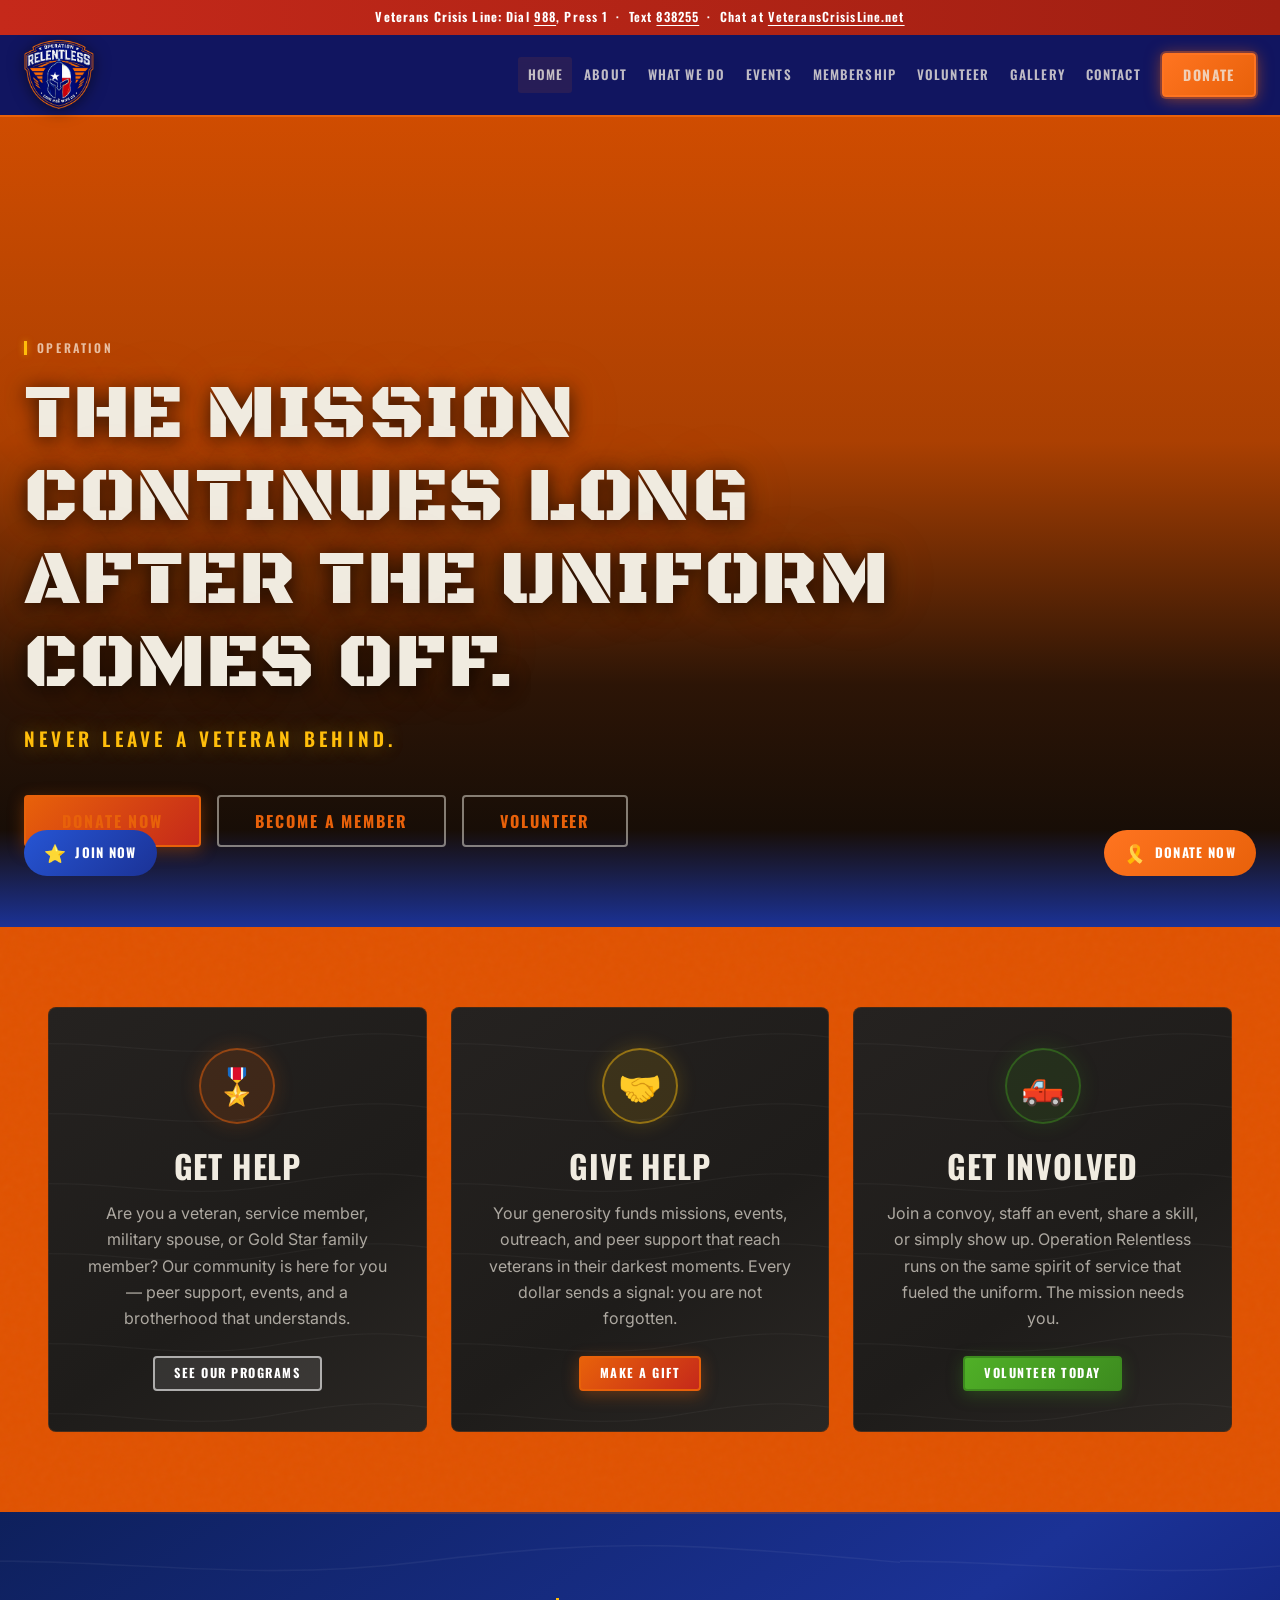
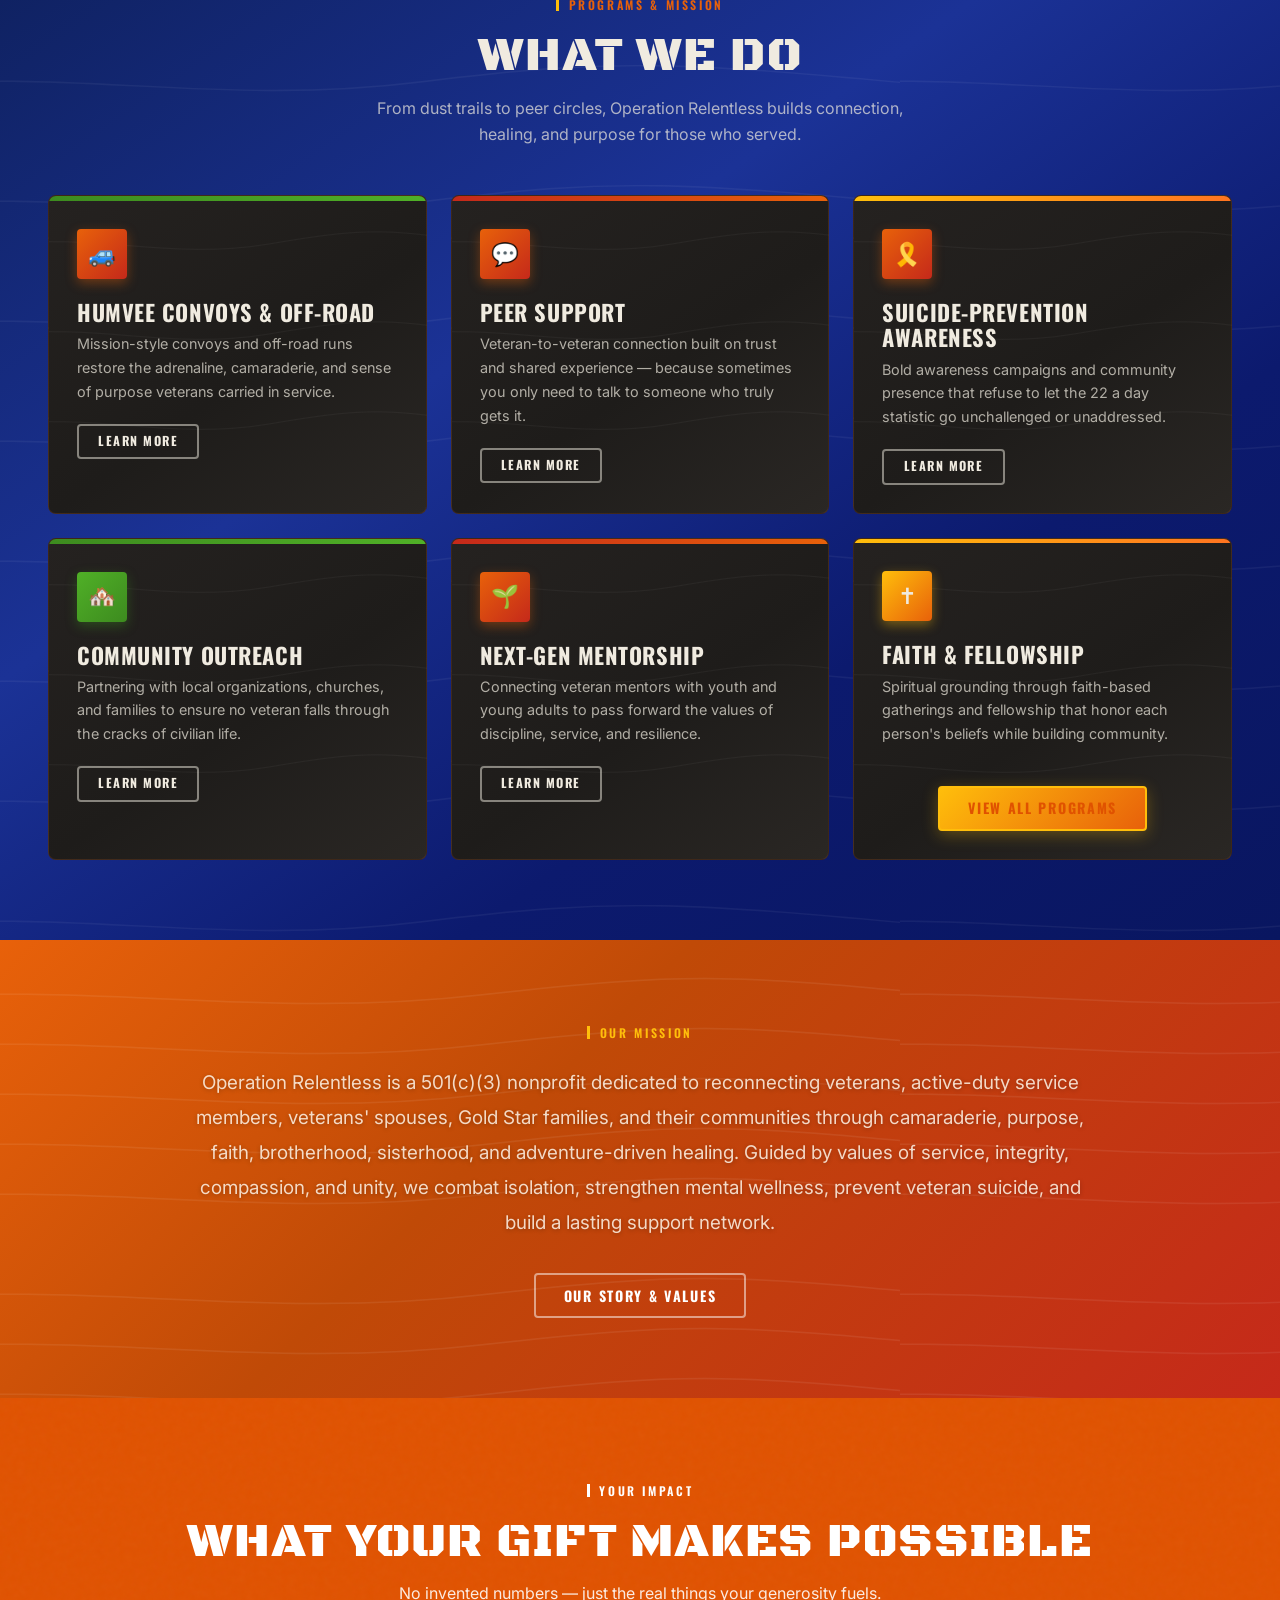
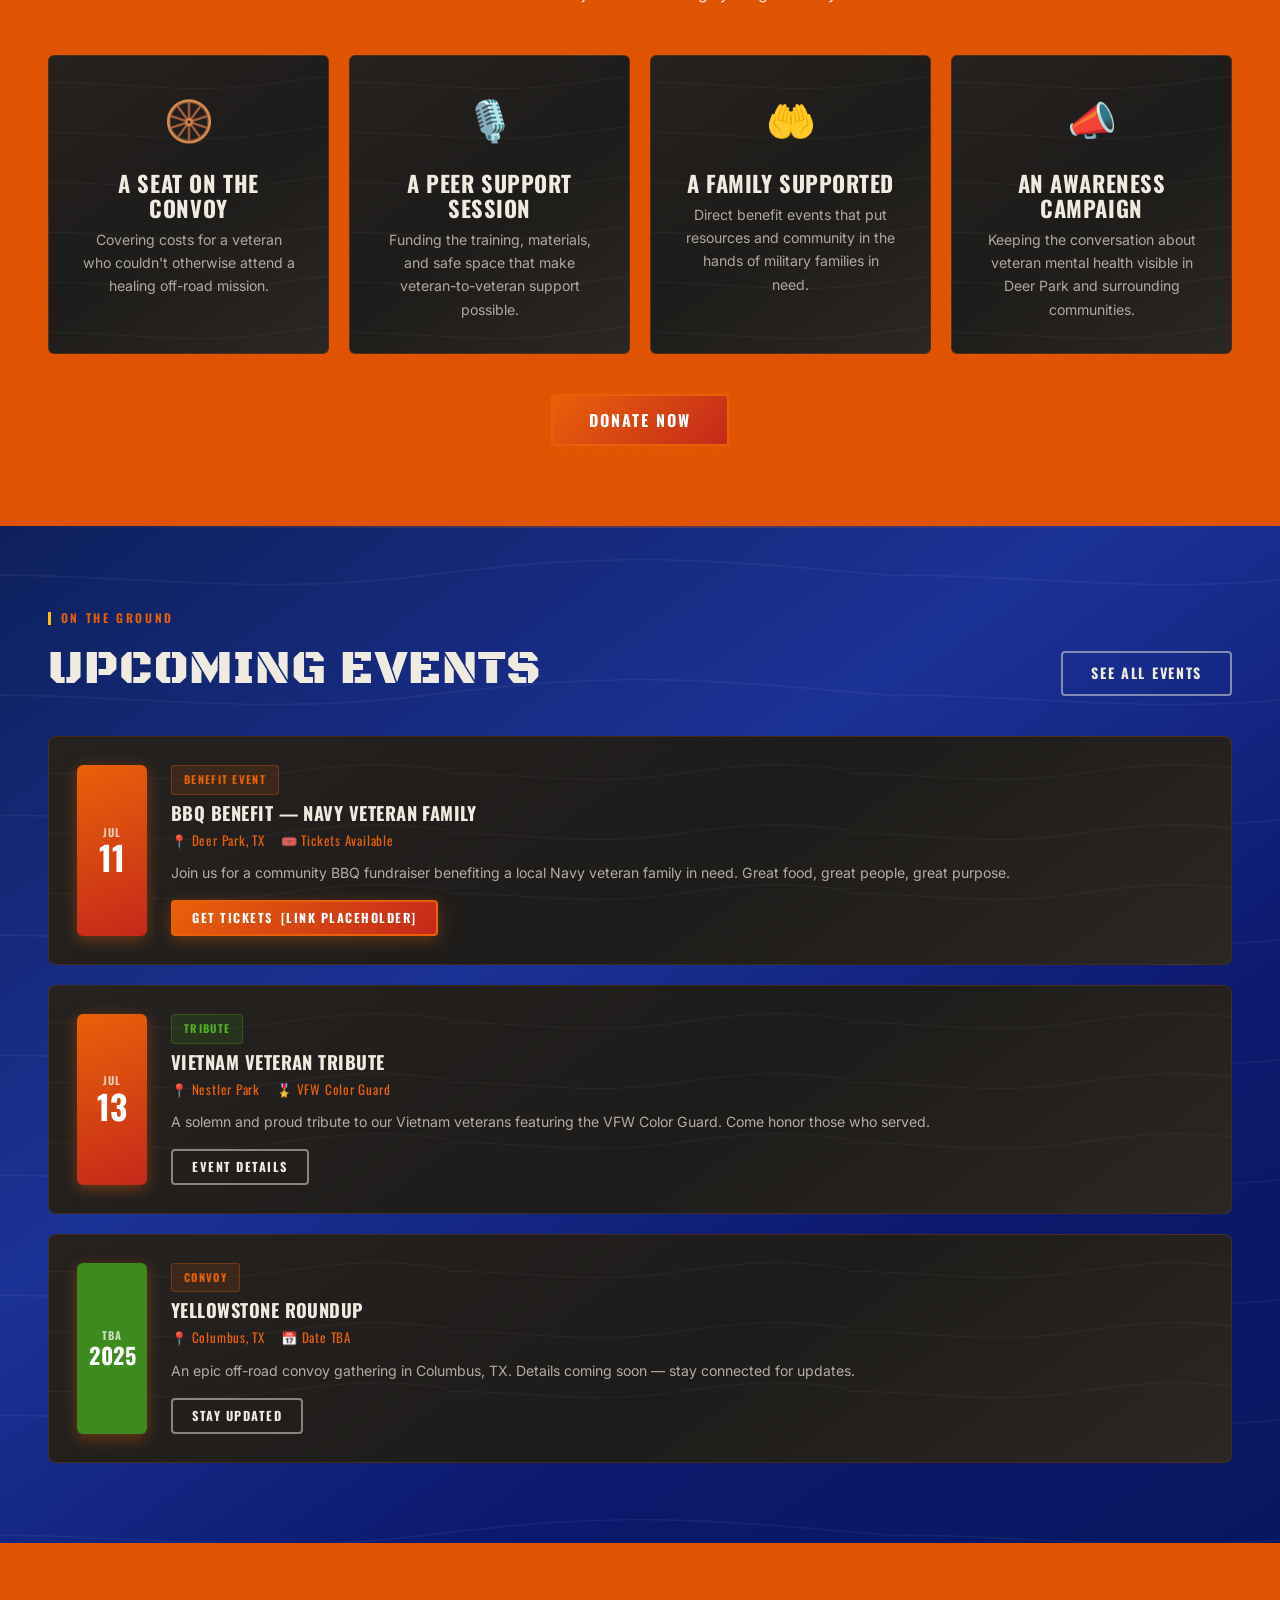
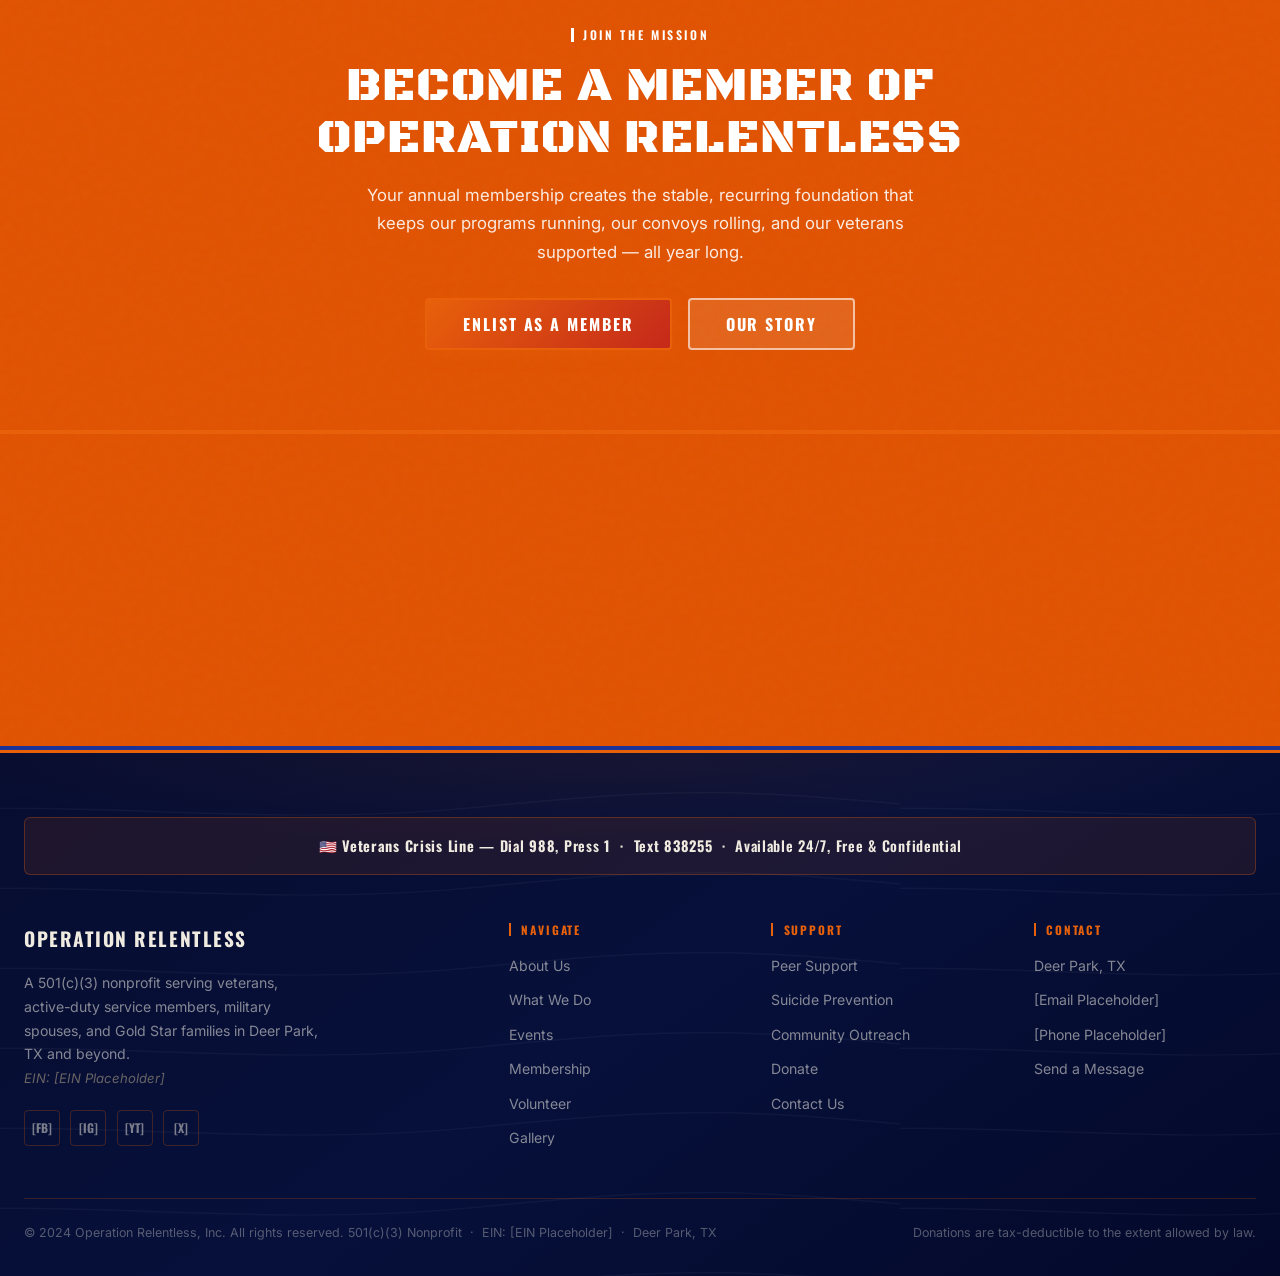
==== commit bfdf21eb: "f" ====
--- a/index.html
+++ b/index.html
@@ -340,6 +340,16 @@
 
   </main>
 
+  <!-- MAP -->
+  <section class="site-map-section" aria-label="Our location in Deer Park, TX">
+    <iframe
+      src="https://www.openstreetmap.org/export/embed.html?bbox=-95.30%2C29.62%2C-94.95%2C29.80&layer=mapnik&marker=29.7058%2C-95.1235"
+      width="100%" height="320" style="border:0;" allowfullscreen=""
+      loading="lazy" referrerpolicy="no-referrer-when-downgrade"
+      title="Operation Relentless location — Deer Park, TX">
+    </iframe>
+  </section>
+
   <!-- ================================================
        SITE FOOTER
        ================================================ -->
--- a/css/styles.css
+++ b/css/styles.css
@@ -1129,6 +1129,24 @@
   background: radial-gradient(ellipse 70% 100% at 50% 0%, rgba(232,97,10,0.08) 0%, transparent 80%);
   pointer-events: none;
 }
+/* =======================================================
+   SITE MAP SECTION
+   ======================================================= */
+.site-map-section {
+  border-top: 4px solid var(--orange);
+  border-bottom: 4px solid var(--navy-surf);
+  overflow: hidden;
+  height: 320px;
+  position: relative;
+  display: block;
+}
+.site-map-section iframe {
+  width: 100%;
+  height: 100%;
+  display: block;
+  border: 0;
+}
+
 .footer-inner { max-width: 1280px; margin: 0 auto; }
 .footer-crisis {
   background: rgba(232,97,10,0.1);
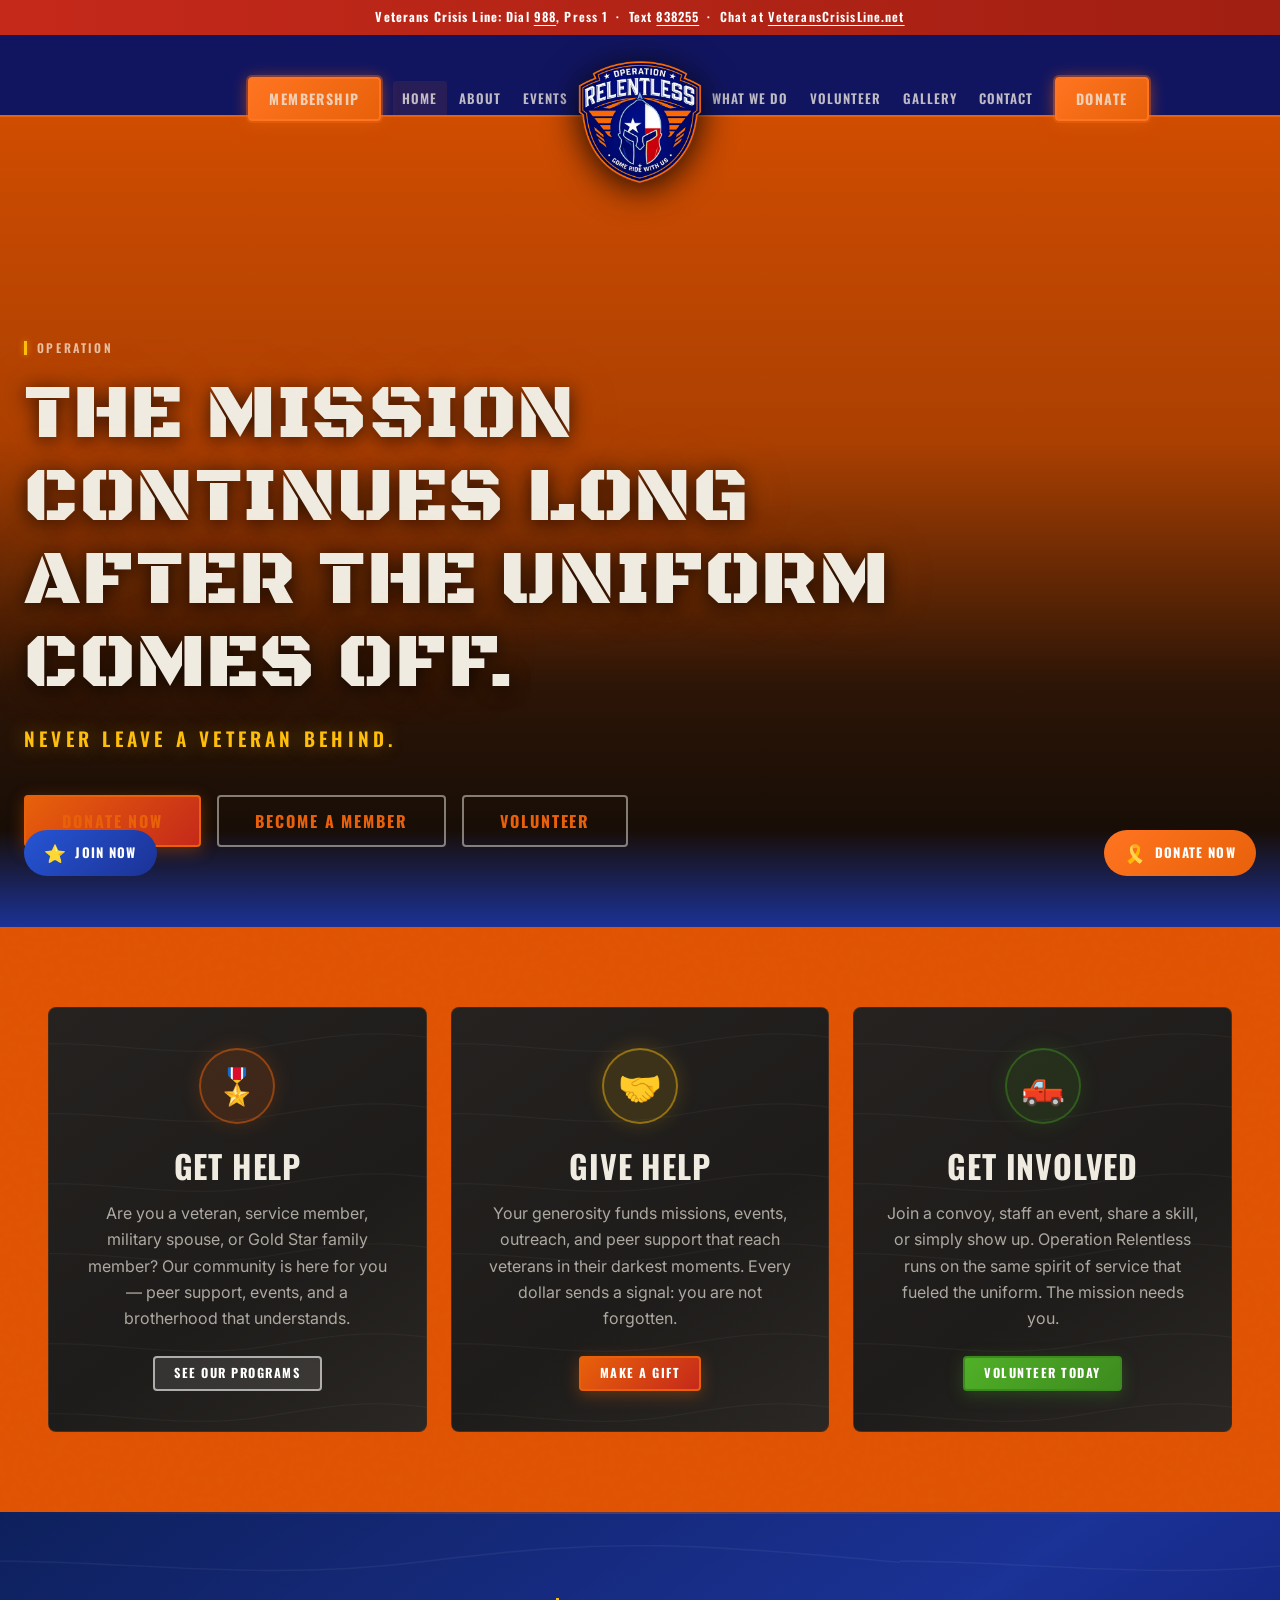
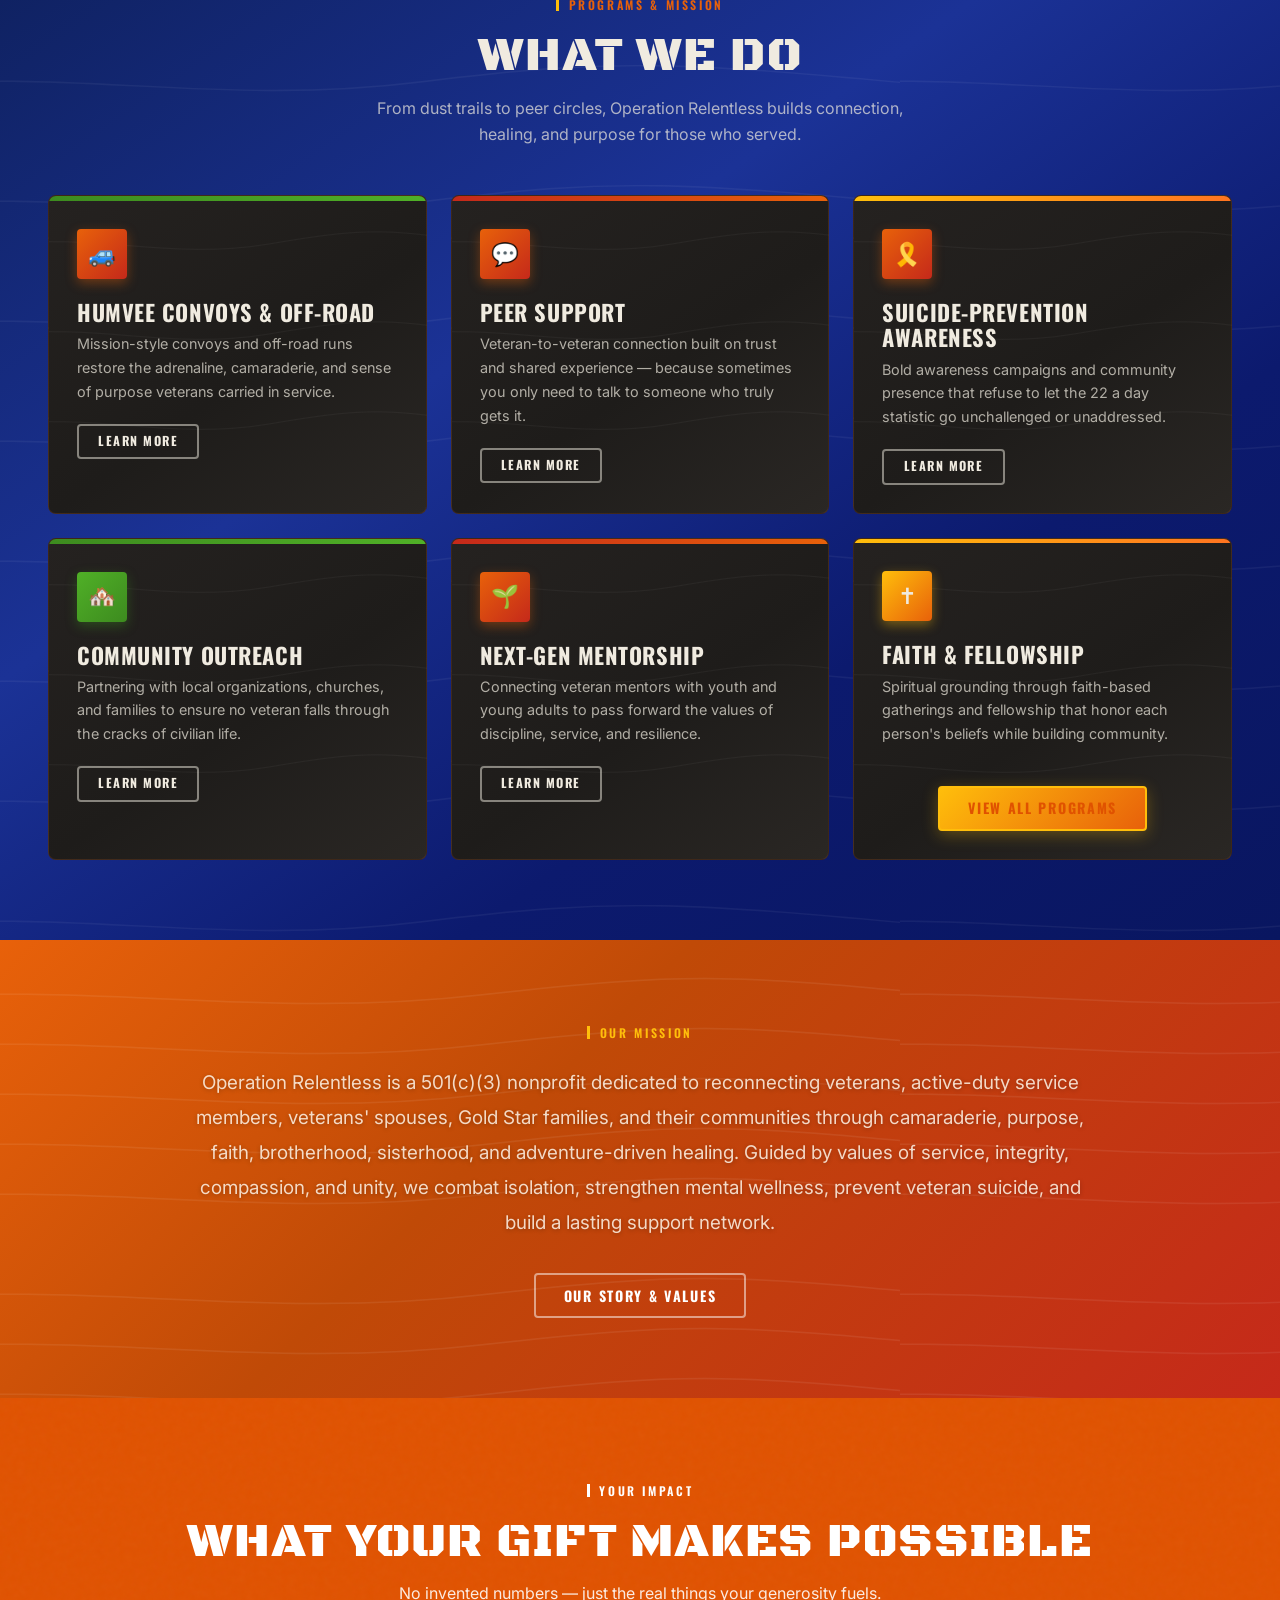
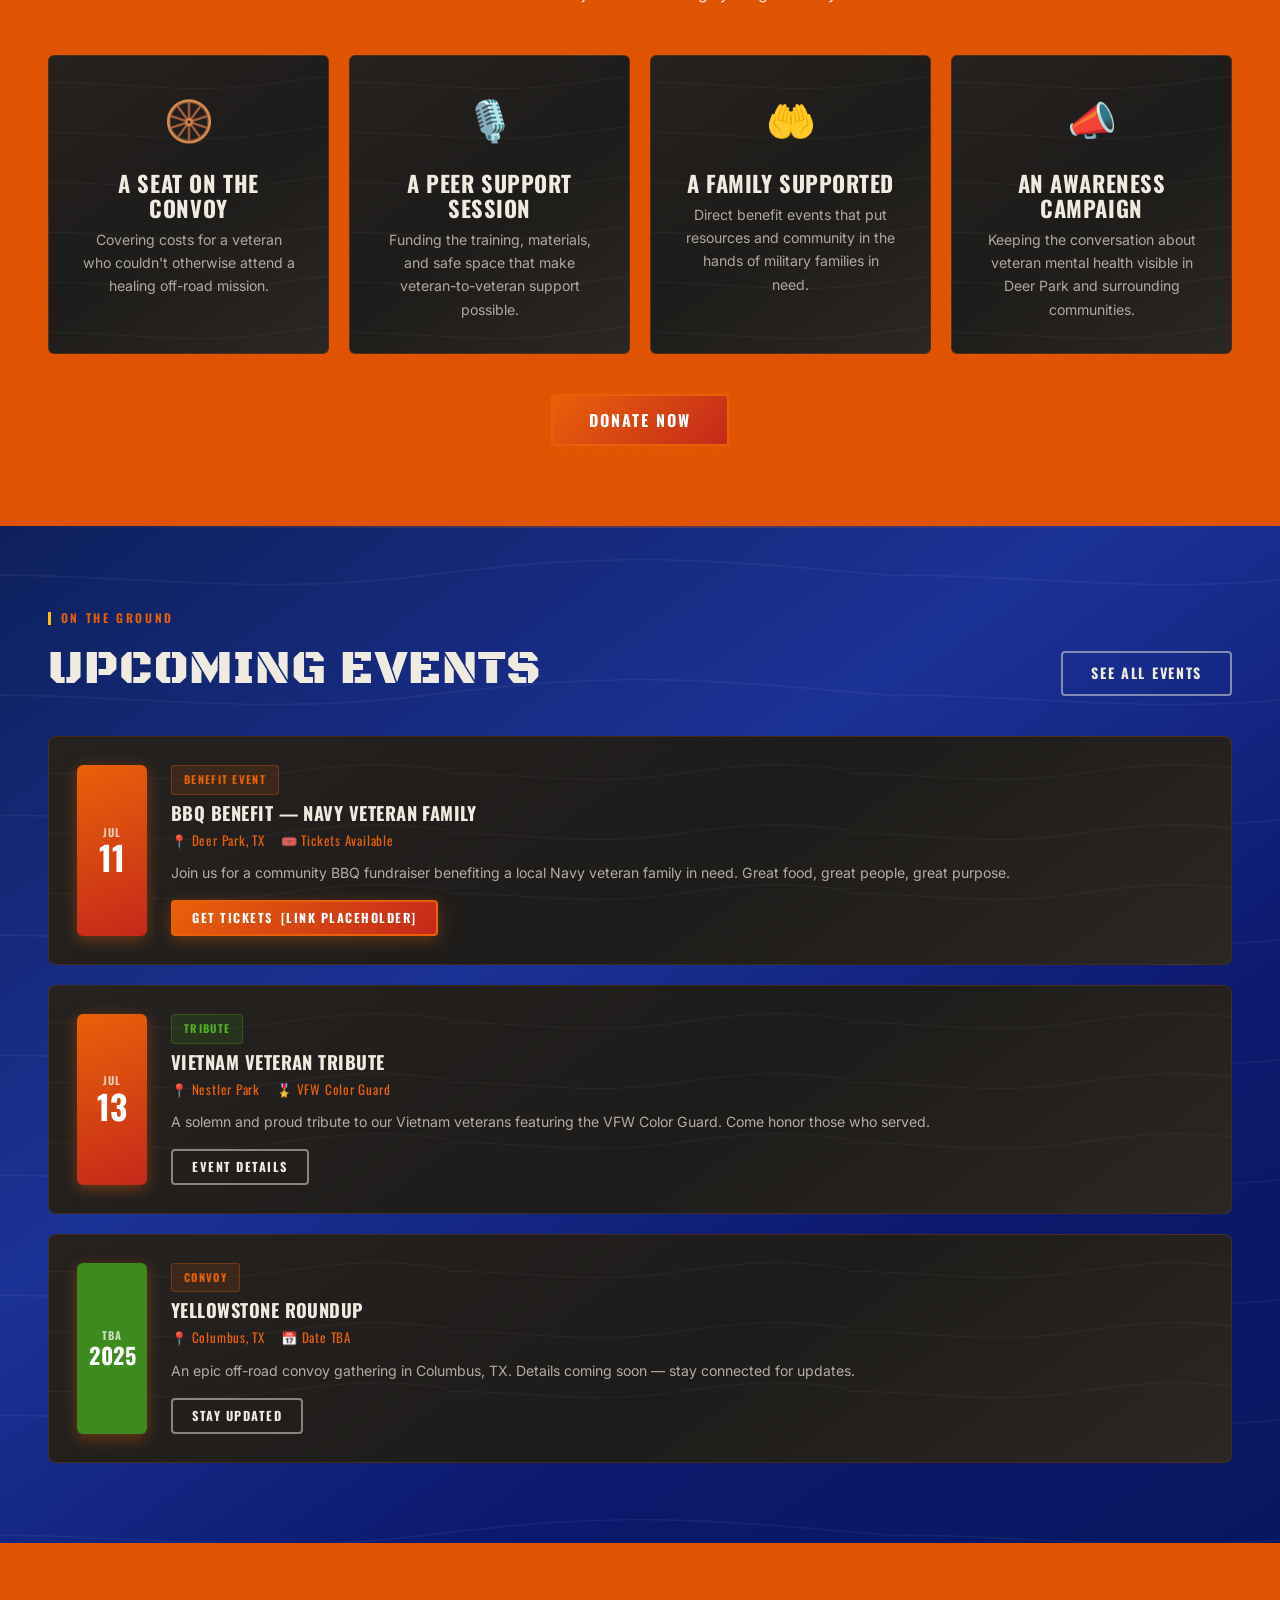
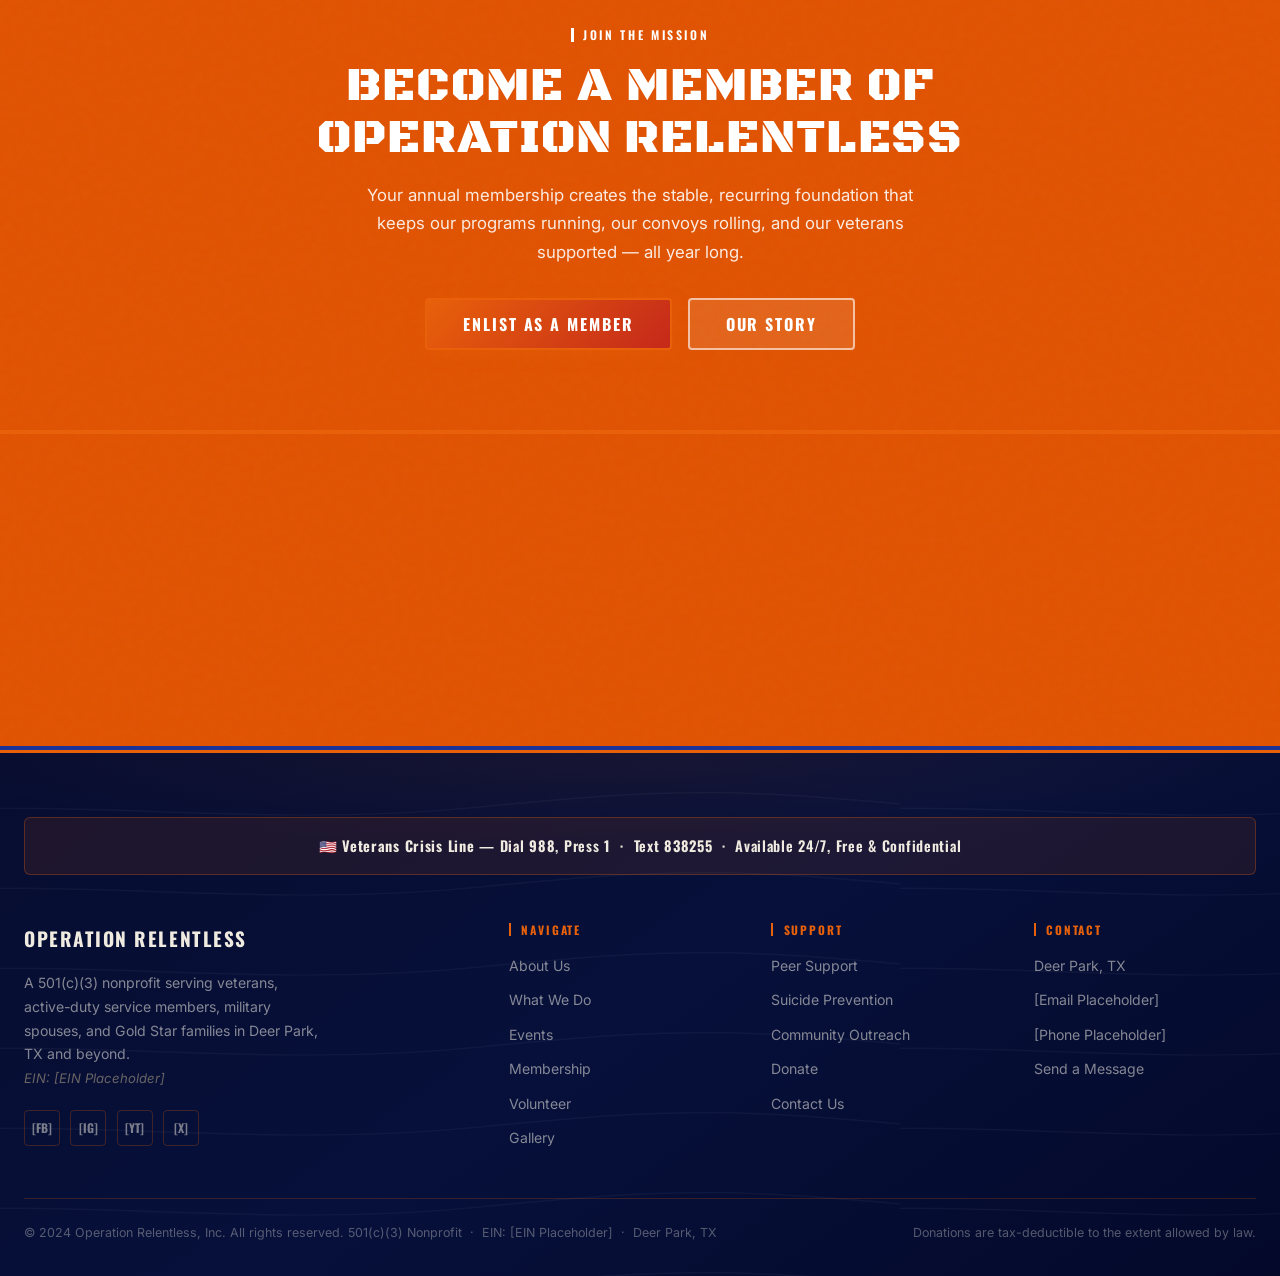
==== commit 0dc4dae9: "f" ====
--- a/index.html
+++ b/index.html
@@ -20,15 +20,17 @@
   <!-- SITE HEADER -->
   <header class="site-header" id="site-header">
     <div class="header-inner">
+      <nav class="site-nav site-nav-left" aria-label="Primary navigation">
+        <a href="membership.html" class="nav-link member-btn">Membership</a>
+        <a href="index.html" class="nav-link active">Home</a>
+        <a href="about.html" class="nav-link">About</a>
+        <a href="events.html" class="nav-link">Events</a>
+      </nav>
       <a href="index.html" class="site-logo" aria-label="Operation Relentless Home">
         <img src="images/relentheaderlogo.png" alt="Operation Relentless" class="logo-img">
       </a>
-      <nav class="site-nav" aria-label="Main navigation">
-        <a href="index.html" class="nav-link active">Home</a>
-        <a href="about.html" class="nav-link">About</a>
+      <nav class="site-nav site-nav-right" aria-label="Secondary navigation">
         <a href="programs.html" class="nav-link">What We Do</a>
-        <a href="events.html" class="nav-link">Events</a>
-        <a href="membership.html" class="nav-link">Membership</a>
         <a href="volunteer.html" class="nav-link">Volunteer</a>
         <a href="gallery.html" class="nav-link">Gallery</a>
         <a href="contact.html" class="nav-link">Contact</a>
--- a/css/styles.css
+++ b/css/styles.css
@@ -191,6 +191,7 @@
   position: sticky;
   top: 0;
   z-index: 90;
+  overflow: visible;
   transition: box-shadow var(--tr);
 }
 .site-header.scrolled { box-shadow: 0 4px 32px rgba(232,97,10,0.25), 0 2px 0 var(--orange); }
@@ -199,25 +200,36 @@
   max-width: 1280px;
   margin: 0 auto;
   padding: 0 1.5rem;
-  display: flex;
+  display: grid;
+  grid-template-columns: 1fr auto 1fr;
   align-items: center;
-  justify-content: space-between;
   height: 80px;
+  overflow: visible;
 }
 
 .site-logo {
   display: flex;
   align-items: center;
-  gap: 0.75rem;
+  justify-content: center;
   text-decoration: none;
   flex-shrink: 0;
+  position: relative;
+  z-index: 2;
+  overflow: visible;
 }
 .logo-img {
-  height: 72px;
+  height: 128px;
   width: auto;
   display: block;
-  filter: drop-shadow(0 2px 8px rgba(0,0,0,0.55));
-}
+  margin-top: 0;
+  margin-bottom: 0;
+  transform: translateY(24px);
+  filter: drop-shadow(0 6px 18px rgba(0,0,0,0.9));
+  position: relative;
+  z-index: 2;
+  transition: transform var(--tr);
+}
+.site-logo:hover .logo-img { transform: translateY(24px) scale(1.05); }
 
 /* Desktop Nav */
 .site-nav {
@@ -254,6 +266,33 @@
   background: linear-gradient(135deg, #FF8C30, var(--orange-hot));
   box-shadow: 0 4px 24px rgba(232,97,10,0.85), 0 0 0 3px rgba(255,116,32,0.5);
   transform: translateY(-1px);
+}
+/* Membership CTA button — matches donate style */
+.site-nav .member-btn {
+  background: linear-gradient(135deg, var(--orange-hot), var(--orange));
+  color: #fff !important;
+  padding: 0.5rem 1.2rem;
+  border-radius: 4px;
+  margin-right: 0.6rem;
+  font-weight: 700;
+  font-size: 0.88rem;
+  letter-spacing: 0.1em;
+  box-shadow: 0 2px 16px rgba(232,97,10,0.6), 0 0 0 2px rgba(255,116,32,0.35);
+  border: 2px solid var(--orange-hot);
+}
+.site-nav .member-btn:hover {
+  background: linear-gradient(135deg, #FF8C30, var(--orange-hot));
+  box-shadow: 0 4px 24px rgba(232,97,10,0.85), 0 0 0 3px rgba(255,116,32,0.5);
+  transform: translateY(-1px);
+}
+/* Left / right split nav groups */
+.site-nav-left {
+  display: flex; align-items: center;
+  justify-content: flex-end; gap: 0.15rem;
+}
+.site-nav-right {
+  display: flex; align-items: center;
+  justify-content: flex-start; gap: 0.15rem;
 }
 
 /* Hamburger */
@@ -1235,8 +1274,24 @@
 }
 
 @media (max-width: 768px) {
-  .site-nav { display: none; }
+  .site-nav, .site-nav-left, .site-nav-right { display: none; }
   .hamburger { display: flex; }
+  .header-inner {
+    display: flex;
+    justify-content: center;
+    align-items: center;
+    position: relative;
+  }
+  .hamburger {
+    position: absolute;
+    right: 1rem;
+  }
+  .logo-img {
+    height: 72px;
+    margin-top: 0;
+    margin-bottom: 0;
+    transform: none;
+  }
   .grid-2,
   .grid-3,
   .grid-4 { grid-template-columns: 1fr; }
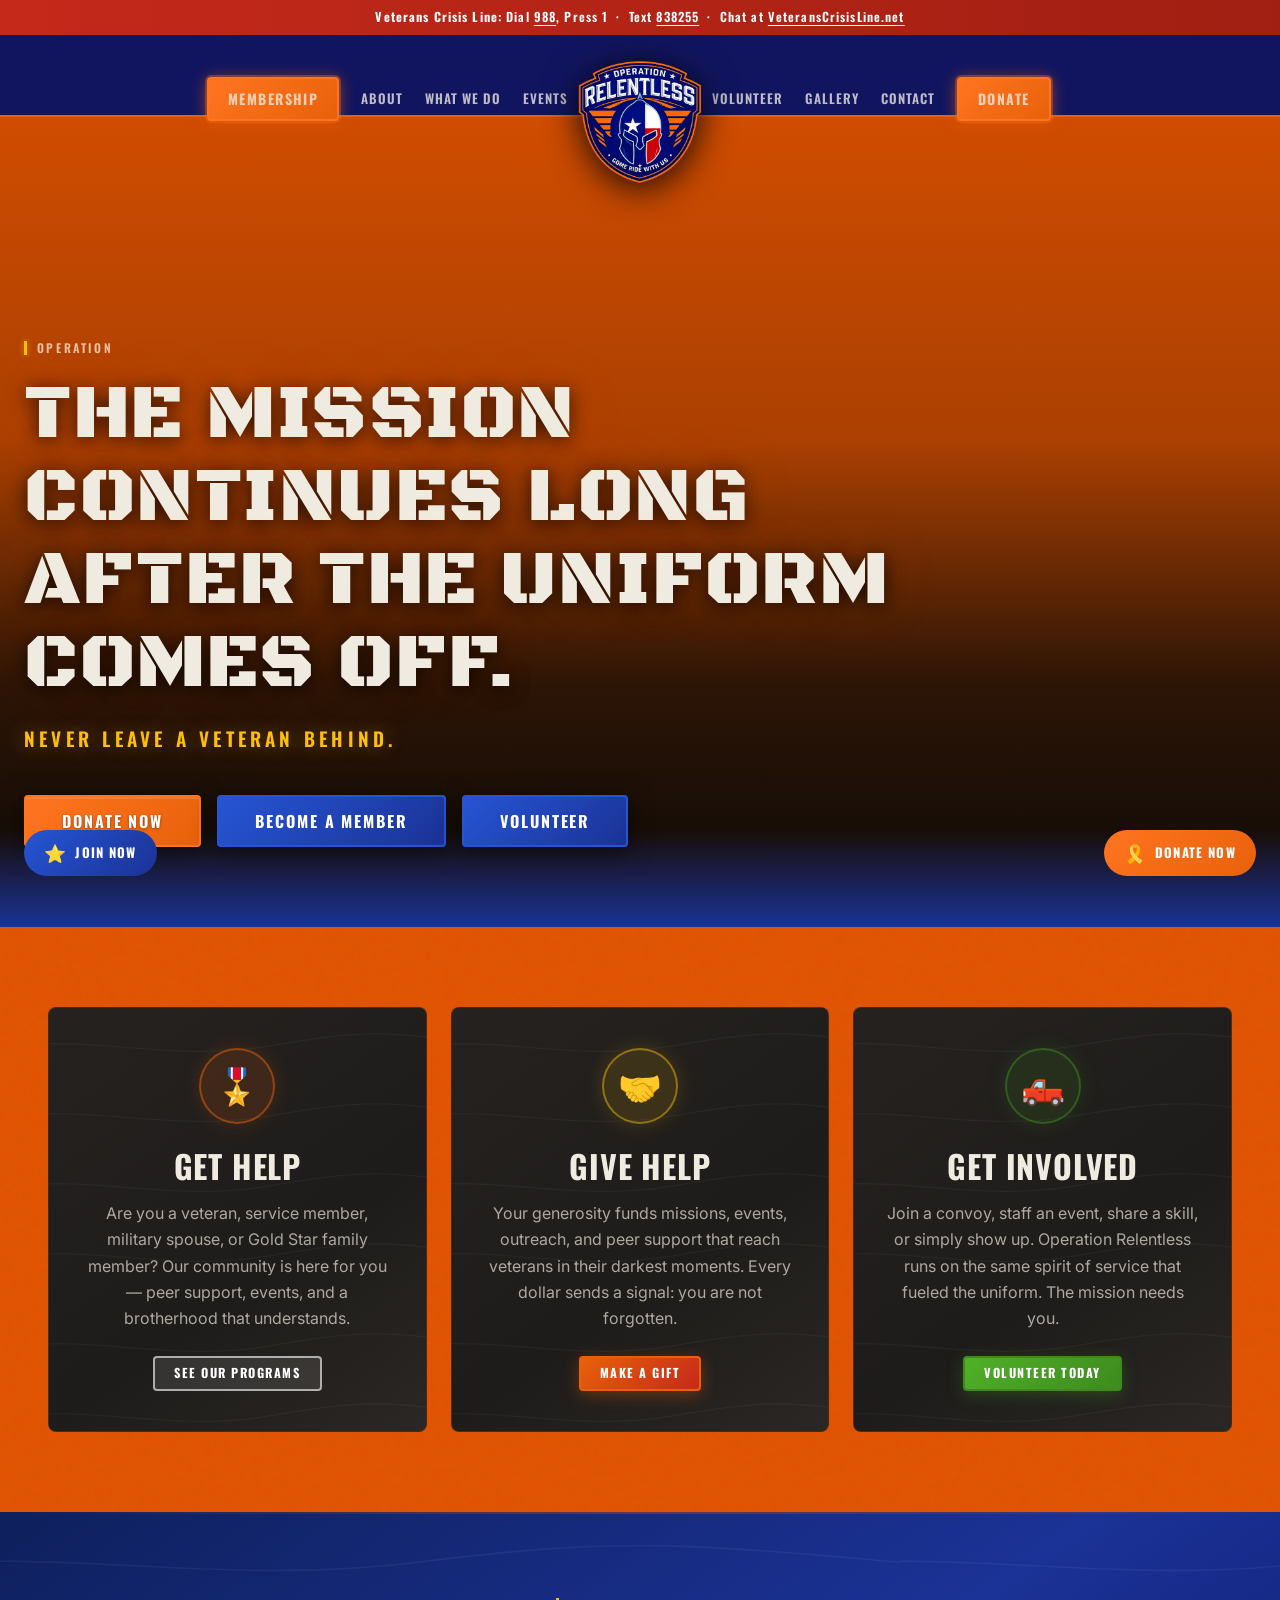
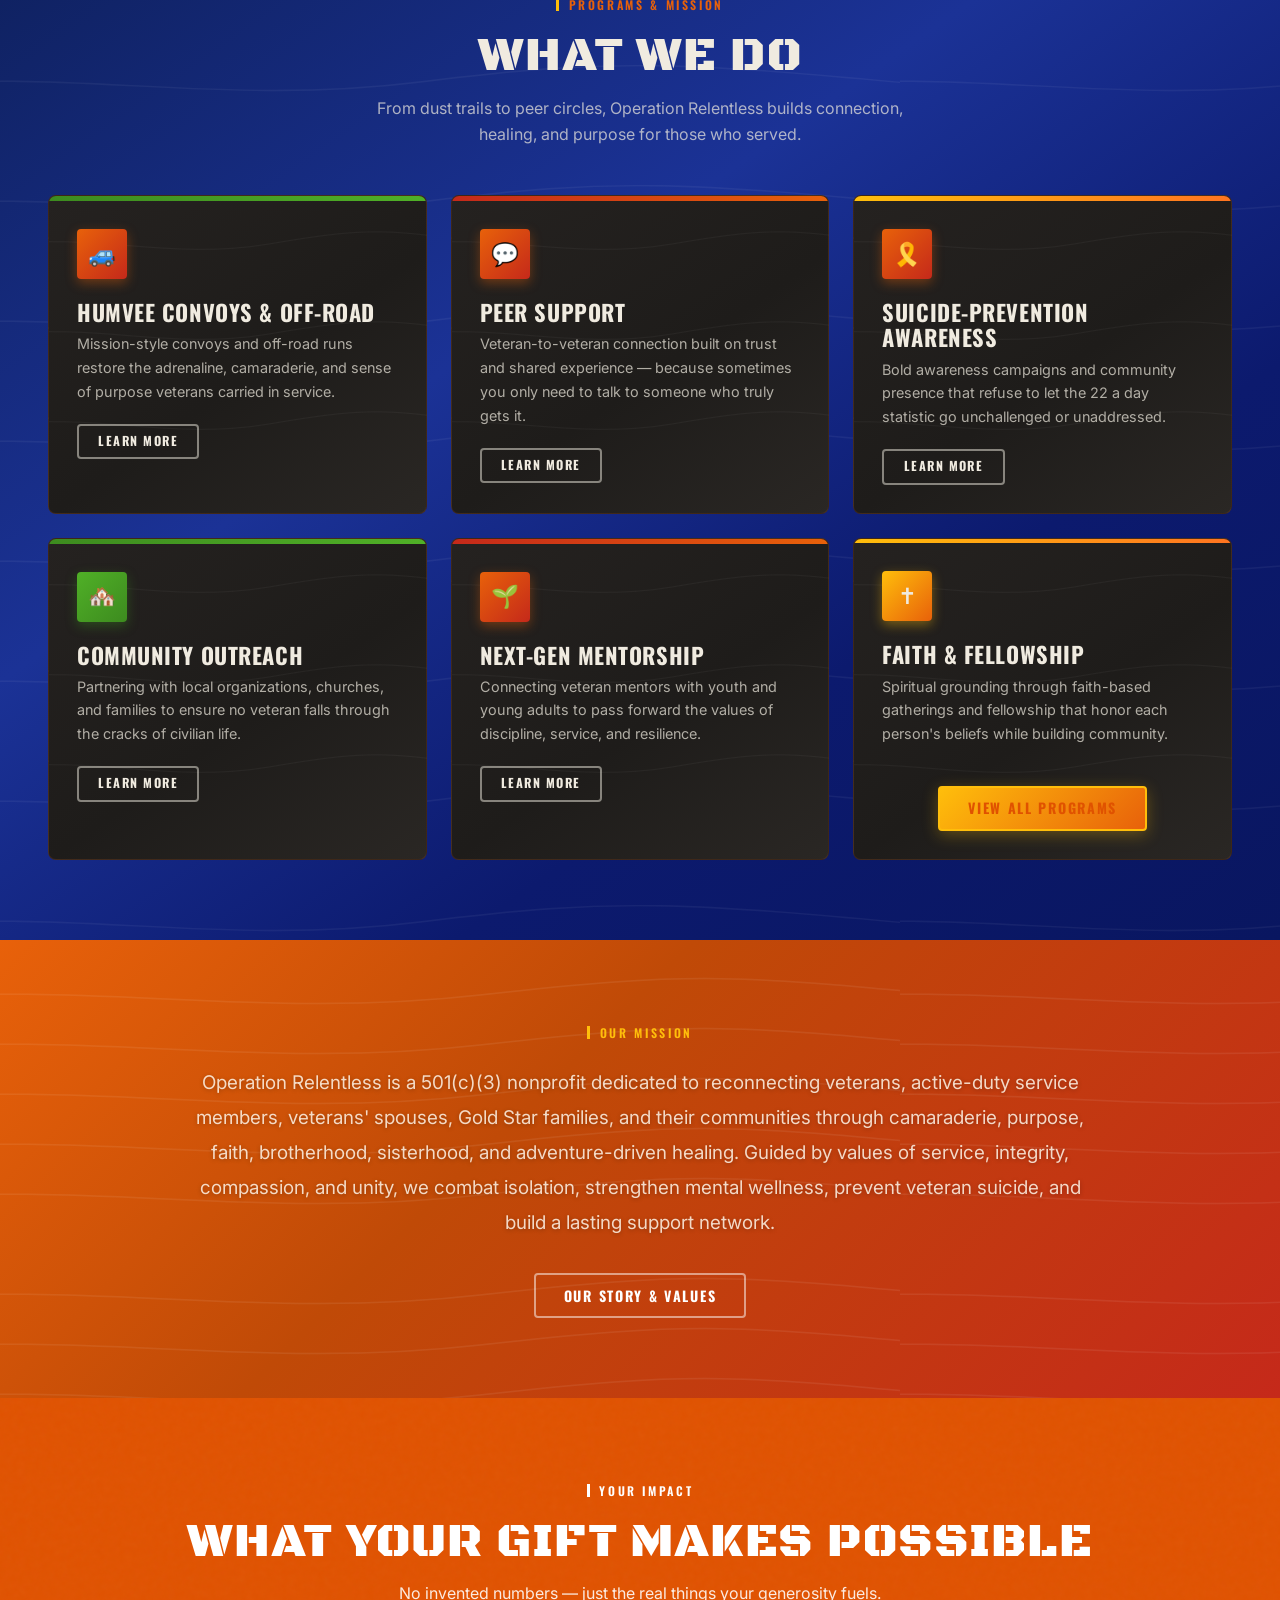
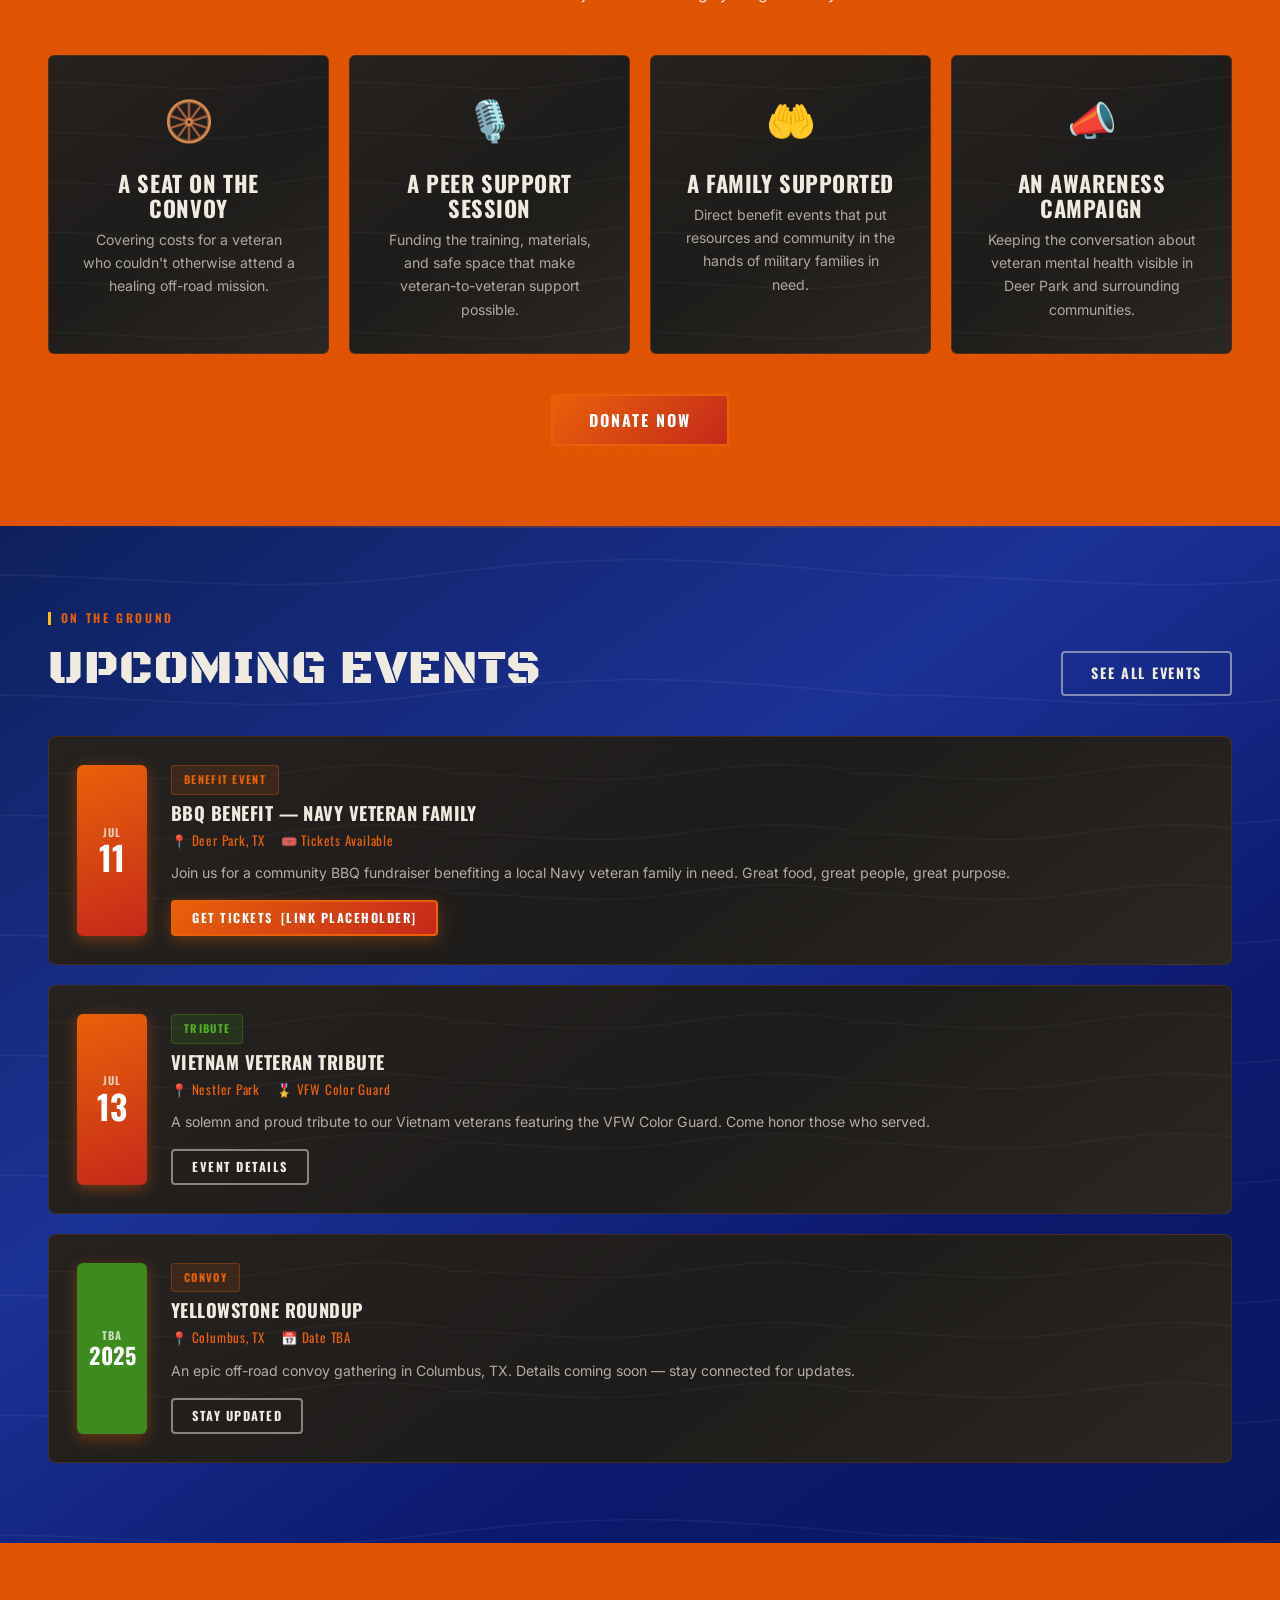
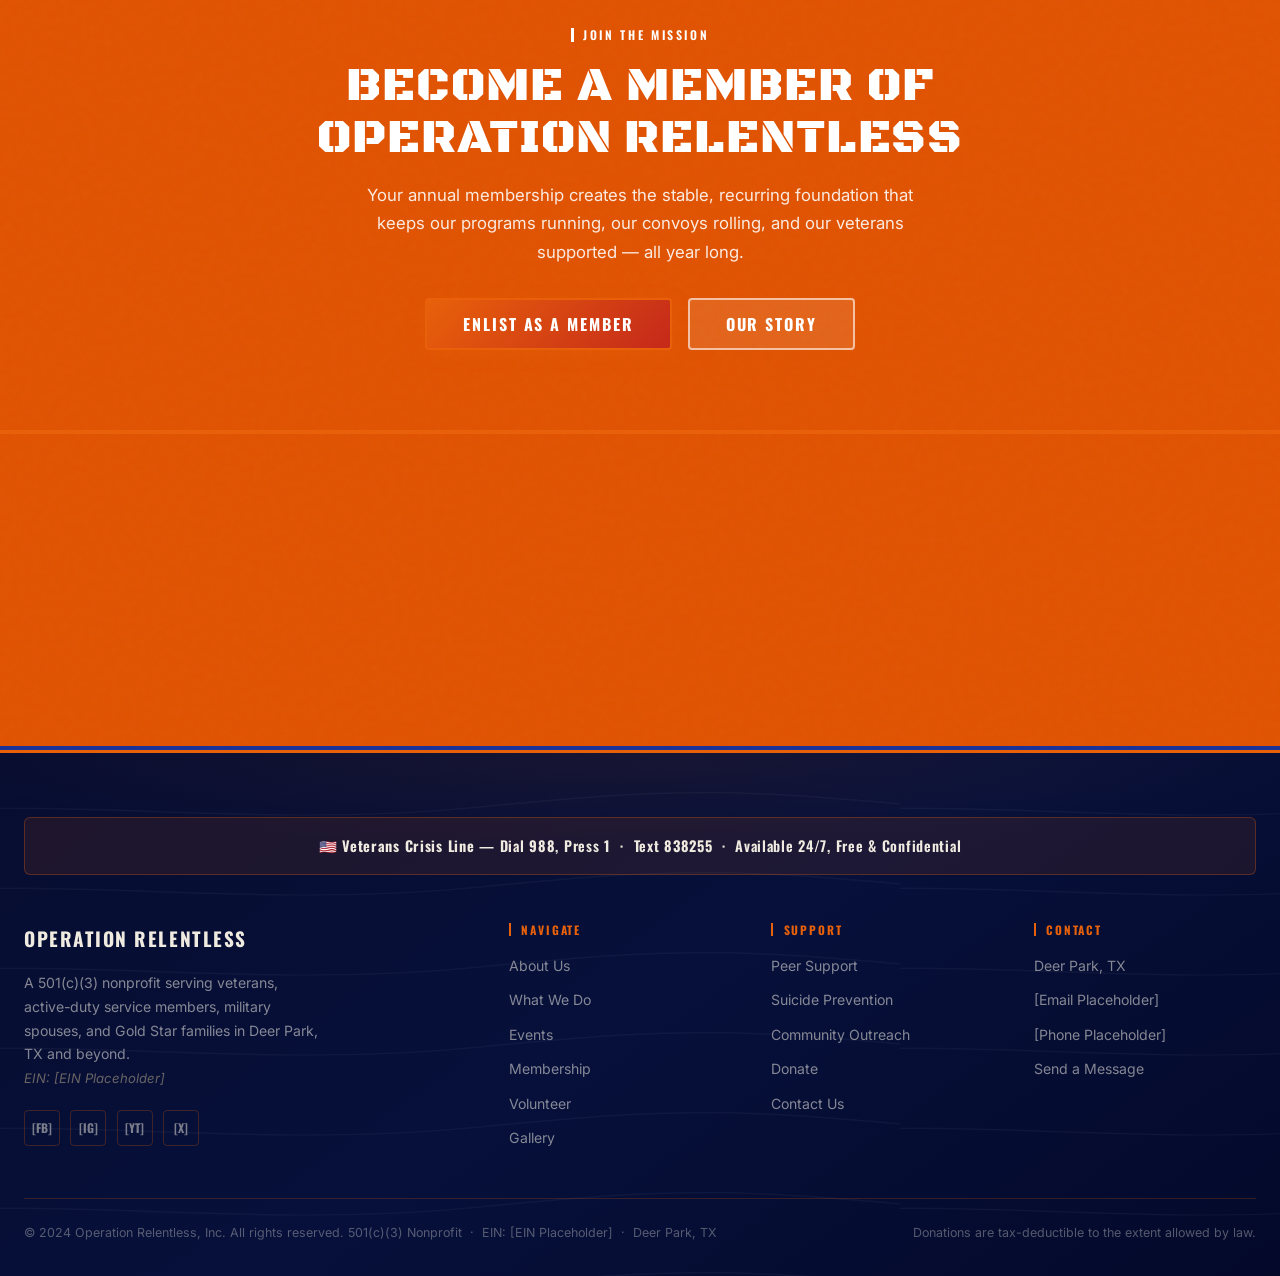
==== commit 75ad3bc6: "f" ====
--- a/index.html
+++ b/index.html
@@ -22,15 +22,14 @@
     <div class="header-inner">
       <nav class="site-nav site-nav-left" aria-label="Primary navigation">
         <a href="membership.html" class="nav-link member-btn">Membership</a>
-        <a href="index.html" class="nav-link active">Home</a>
         <a href="about.html" class="nav-link">About</a>
+        <a href="programs.html" class="nav-link">What We Do</a>
         <a href="events.html" class="nav-link">Events</a>
       </nav>
       <a href="index.html" class="site-logo" aria-label="Operation Relentless Home">
         <img src="images/relentheaderlogo.png" alt="Operation Relentless" class="logo-img">
       </a>
       <nav class="site-nav site-nav-right" aria-label="Secondary navigation">
-        <a href="programs.html" class="nav-link">What We Do</a>
         <a href="volunteer.html" class="nav-link">Volunteer</a>
         <a href="gallery.html" class="nav-link">Gallery</a>
         <a href="contact.html" class="nav-link">Contact</a>
@@ -41,11 +40,9 @@
       </button>
     </div>
     <nav class="mobile-nav" id="mobile-nav" aria-label="Mobile navigation">
-      <a href="index.html" class="nav-link">Home</a>
       <a href="about.html" class="nav-link">About</a>
-      <a href="programs.html" class="nav-link">What We Do</a>
       <a href="events.html" class="nav-link">Events</a>
-      <a href="membership.html" class="nav-link">Membership</a>
+      <a href="membership.html" class="nav-link member-btn">Membership</a>
       <a href="volunteer.html" class="nav-link">Volunteer</a>
       <a href="gallery.html" class="nav-link">Gallery</a>
       <a href="contact.html" class="nav-link">Contact</a>
--- a/css/styles.css
+++ b/css/styles.css
@@ -332,13 +332,30 @@
 .mobile-nav .nav-link:hover { color: var(--cream); }
 .mobile-nav .donate-btn {
   display: block; margin-top: 0.75rem;
-  background: var(--red); color: #fff !important;
-  text-align: center; padding: 0.75rem;
+  background: linear-gradient(135deg, var(--orange-hot), var(--orange));
+  color: #fff !important;
+  text-align: center; padding: 0.85rem;
   border-radius: 4px; font-family: var(--font-display);
   font-size: 0.95rem; font-weight: 700;
   letter-spacing: 0.1em; text-transform: uppercase;
 }
-.mobile-nav .donate-btn:hover { background: var(--red-dark); }
+.mobile-nav .donate-btn:hover {
+  background: linear-gradient(135deg, #FF8C30, var(--orange-hot));
+}
+.mobile-nav .member-btn {
+  display: block; margin-top: 0.5rem;
+  background: linear-gradient(135deg, var(--orange-hot), var(--orange));
+  color: #fff !important;
+  text-align: center; padding: 0.85rem;
+  border-radius: 4px; font-family: var(--font-display);
+  font-size: 0.95rem; font-weight: 700;
+  letter-spacing: 0.1em; text-transform: uppercase;
+  border-bottom: none;
+}
+.mobile-nav .member-btn:hover {
+  background: linear-gradient(135deg, #FF8C30, var(--orange-hot));
+  color: #fff;
+}
 
 /* =======================================================
    BUTTONS
@@ -628,6 +645,35 @@
   text-shadow: 0 0 20px rgba(255,190,11,0.4);
 }
 .hero-btns { display: flex; flex-wrap: wrap; gap: 1rem; }
+/* Donate Now in hero: solid bright orange, white text, heavy shadow for contrast */
+.hero .btn-red {
+  background: linear-gradient(135deg, var(--orange-hot), var(--orange));
+  color: #fff !important;
+  border-color: var(--orange-hot);
+  box-shadow: 0 4px 24px rgba(0,0,0,0.55), 0 2px 0 rgba(255,255,255,0.12) inset;
+  text-shadow: 0 1px 3px rgba(0,0,0,0.4);
+}
+.hero .btn-red:hover {
+  background: linear-gradient(135deg, #FF8C30, var(--orange-hot));
+  color: #fff !important;
+  border-color: #FF8C30;
+  box-shadow: 0 8px 32px rgba(0,0,0,0.65), 0 2px 0 rgba(255,255,255,0.15) inset;
+  transform: translateY(-2px);
+}
+/* Become a Member in hero: royal blue, white text */
+.hero .btn-outline {
+  background: linear-gradient(135deg, #2655D4, var(--navy-surf));
+  color: #fff !important;
+  border-color: #2655D4;
+  box-shadow: 0 4px 24px rgba(0,0,0,0.55);
+}
+.hero .btn-outline:hover {
+  background: linear-gradient(135deg, #3466E0, #2655D4);
+  color: #fff !important;
+  border-color: #3466E0;
+  box-shadow: 0 8px 32px rgba(0,0,0,0.65);
+  transform: translateY(-2px);
+}
 
 /* Image container for hero (future-proofed) */
 .hero-img-placeholder {
@@ -865,9 +911,11 @@
     linear-gradient(145deg, #252220 0%, #1E1C1A 55%, #2A2724 100%);
   background-size: 400px 300px, cover;
   border: 2px solid rgba(232,97,10,0.22);
-  border-radius: 10px; padding: 2.25rem;
+  border-radius: 10px; padding: 1.75rem;
   display: flex; flex-direction: column; gap: 1.25rem;
   transition: all var(--tr-slow); position: relative;
+  min-width: 0; /* allow grid item to shrink */
+  overflow: hidden;
 }
 .tier-card:hover {
   border-color: var(--orange);
@@ -883,6 +931,14 @@
   background-size: 400px 300px, cover;
 }
 .tier-card.featured:hover { box-shadow: 0 18px 52px rgba(232,97,10,0.45); }
+/* Allow buttons inside tier cards to wrap and fill full width */
+.tier-card .btn {
+  white-space: normal;
+  word-break: break-word;
+  width: 100%;
+  text-align: center;
+  justify-content: center;
+}
 .tier-badge {
   position: absolute; top: -1px; left: 50%; transform: translateX(-50%);
   background: linear-gradient(90deg, var(--orange), var(--yellow));
@@ -1274,6 +1330,10 @@
 }
 
 @media (max-width: 768px) {
+  /* ── Body ── */
+  body { overflow-x: hidden; }
+
+  /* ── Header ── */
   .site-nav, .site-nav-left, .site-nav-right { display: none; }
   .hamburger { display: flex; }
   .header-inner {
@@ -1281,37 +1341,85 @@
     justify-content: center;
     align-items: center;
     position: relative;
+    height: 64px;
   }
   .hamburger {
     position: absolute;
     right: 1rem;
   }
   .logo-img {
-    height: 72px;
+    height: 68px;
     margin-top: 0;
     margin-bottom: 0;
     transform: none;
   }
+
+  /* ── Grids / Layout ── */
   .grid-2,
   .grid-3,
   .grid-4 { grid-template-columns: 1fr; }
   .form-row { grid-template-columns: 1fr; }
+
+  /* ── Cards ── */
   .event-card { flex-direction: column; }
   .event-date { width: 100%; flex-direction: row; gap: 0.75rem; padding: 0.5rem 1rem; }
+
+  /* ── Footer ── */
   .footer-grid { grid-template-columns: 1fr; gap: 2rem; }
   .footer-brand { grid-column: auto; }
   .footer-bottom { flex-direction: column; text-align: center; }
-  .hero { min-height: 85vh; }
-  .hero-content { padding: 5rem 1.25rem 4rem; }
-  .section { padding: 3.5rem 1.25rem; }
-  .section-sm { padding: 2.5rem 1.25rem; }
+
+  /* ── Hero ── */
+  .hero { min-height: 72vh; }
+  .hero-content { padding: 4.5rem 1.25rem 3.5rem; }
+  .hero-btns { flex-direction: column; align-items: stretch; }
+  .hero-btns .btn { text-align: center; justify-content: center; }
+
+  /* ── Sections ── */
+  .section { padding: 3rem 1.25rem; }
+  .section-sm { padding: 2rem 1.25rem; }
+
+  /* ── Donate ── */
   .amount-grid { grid-template-columns: repeat(2, 1fr); }
+
+  /* ── Forms — prevent iOS zoom (16px min) ── */
+  input, select, textarea {
+    font-size: 16px !important;
+  }
+
+  /* ── Map ── */
+  .site-map-section { height: 220px; }
+
+  /* ── Sticky CTAs ── */
+  .sticky-cta { padding: 0.55rem 0.9rem; font-size: 0.75rem; bottom: 1rem; }
+  .sticky-cta-donate { right: 0.85rem; }
+  .sticky-cta-member { left: 0.85rem; }
+
+  /* ── Misc ── */
   .logo-text .tagline { display: none; }
 }
 
 @media (max-width: 480px) {
+  /* ── Typography ── */
+  h1 { font-size: 2rem; }
+  h2 { font-size: 1.65rem; }
+
+  /* ── Buttons ── */
   .btn { padding: 0.72rem 1.2rem; font-size: 0.8rem; }
-  .btn-lg { padding: 0.85rem 1.5rem; font-size: 0.9rem; }
-  .hero-btns { flex-direction: column; align-items: flex-start; }
-  h1 { font-size: 2.2rem; }
-}
+  .btn-lg { padding: 0.85rem 1.5rem; font-size: 0.88rem; }
+
+  /* ── Sections ── */
+  .section { padding: 2.5rem 1rem; }
+  .section-sm { padding: 1.75rem 1rem; }
+  .hero-content { padding: 3rem 1rem 2.5rem; }
+
+  /* ── Donate ── */
+  .amount-grid { grid-template-columns: 1fr; }
+
+  /* ── Sticky CTAs — icon only ── */
+  .sticky-cta { font-size: 0; padding: 0; width: 48px; height: 48px;
+    border-radius: 50%; justify-content: center; bottom: 0.75rem; }
+  .sticky-cta .sticky-icon { font-size: 1.3rem; }
+  .sticky-cta-donate { right: 0.75rem; }
+  .sticky-cta-member { left: 0.75rem; }
+}
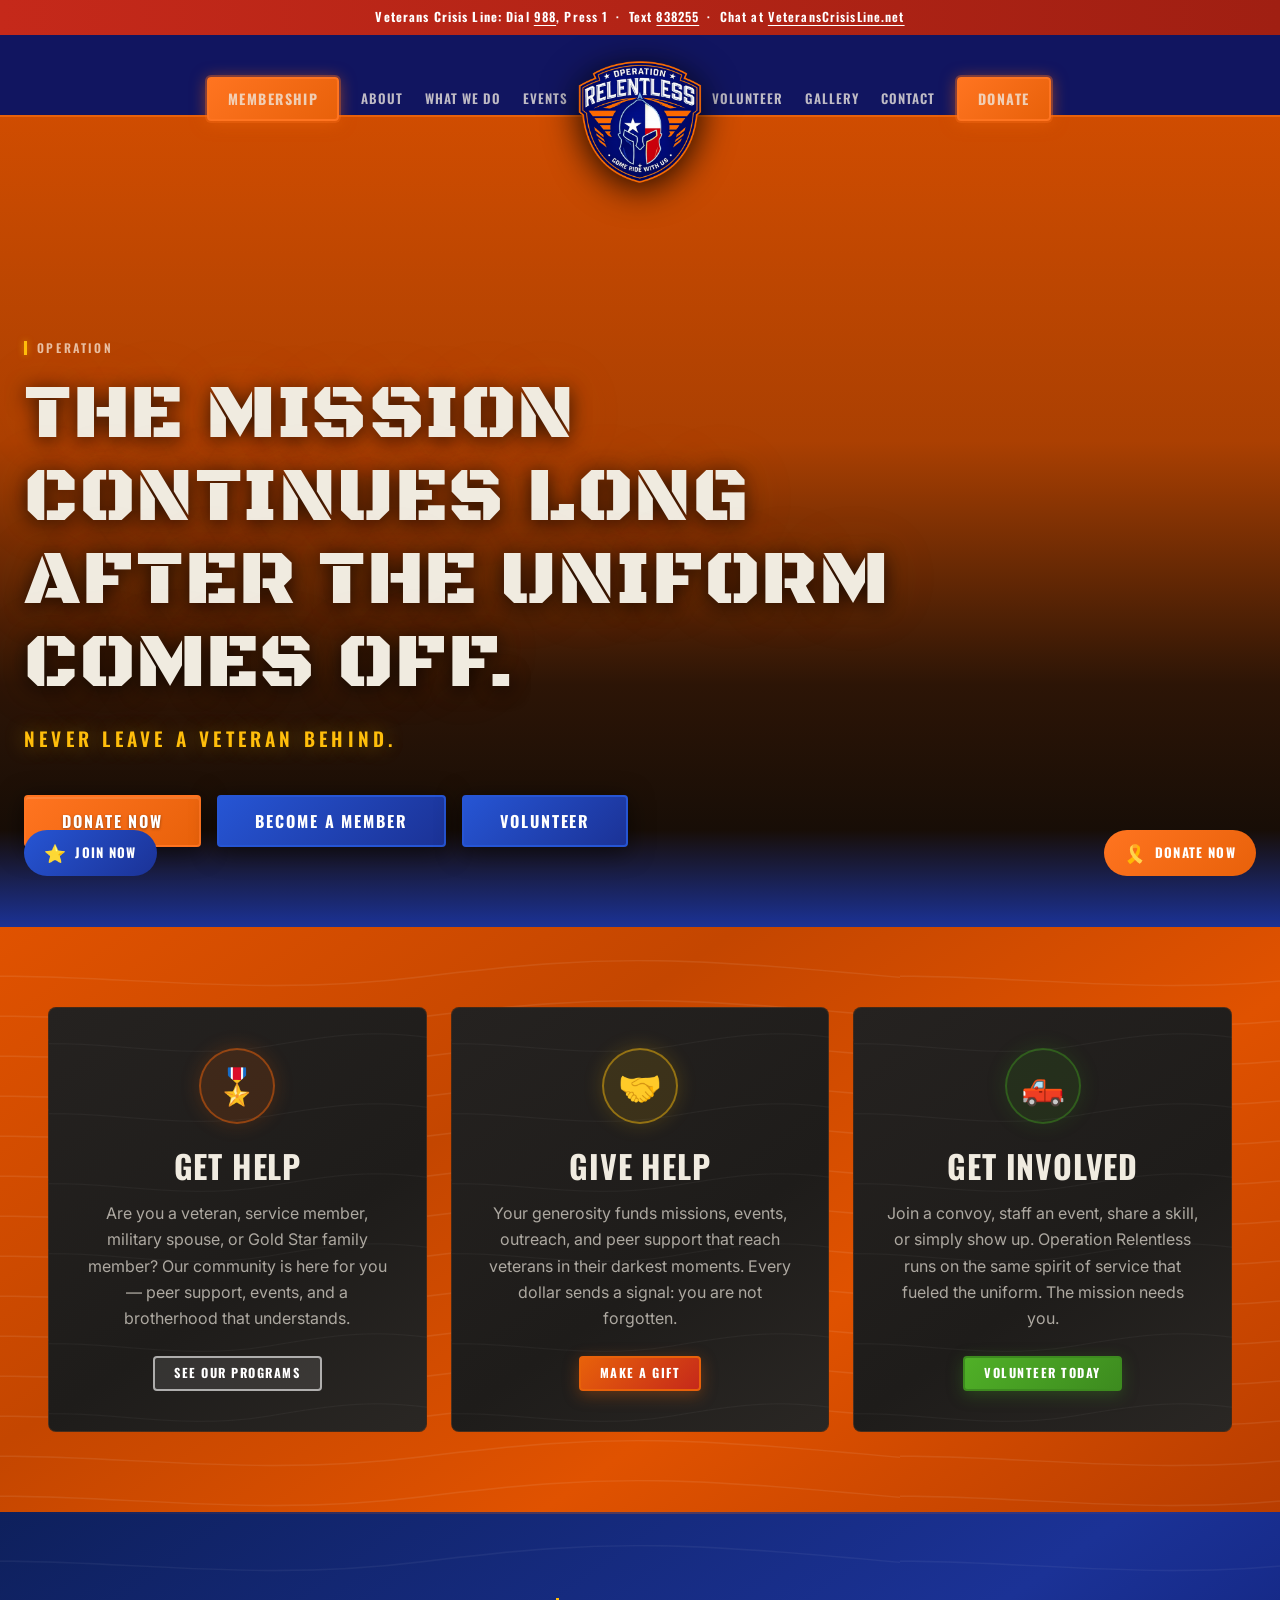
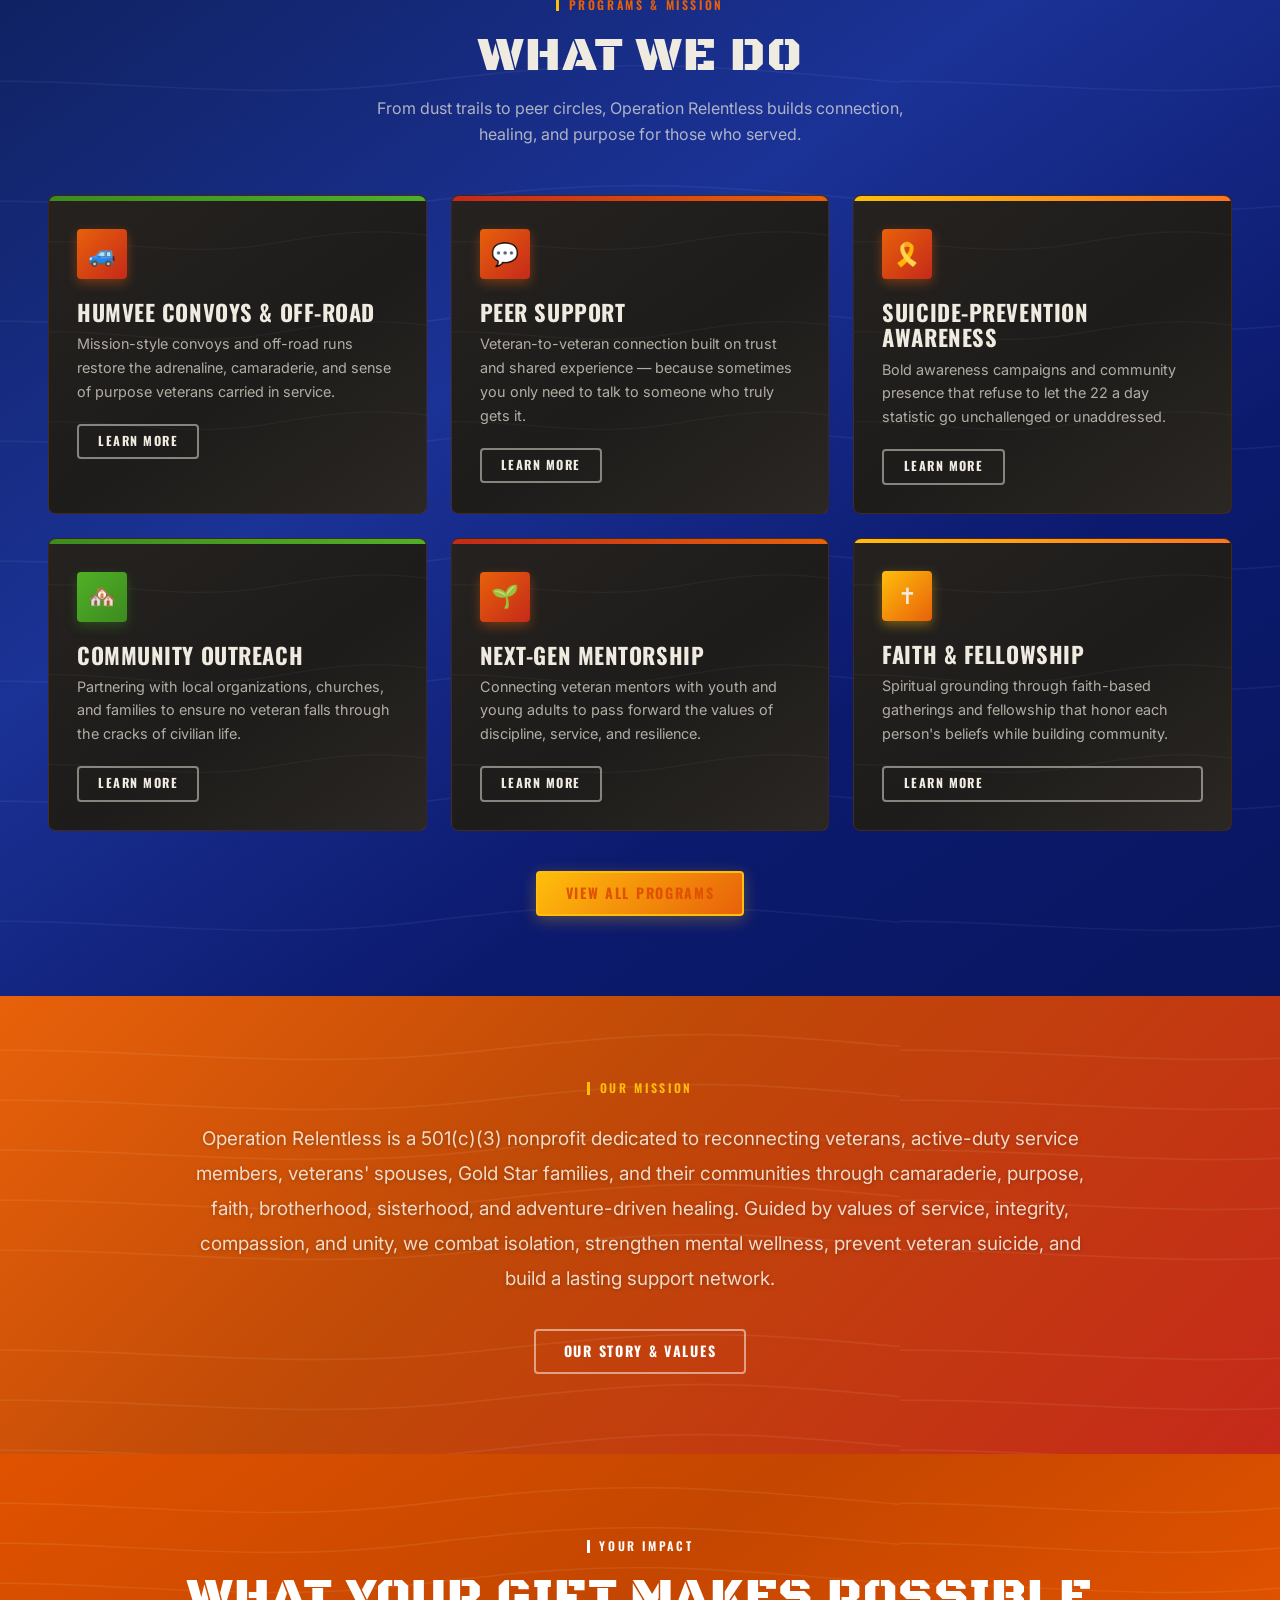
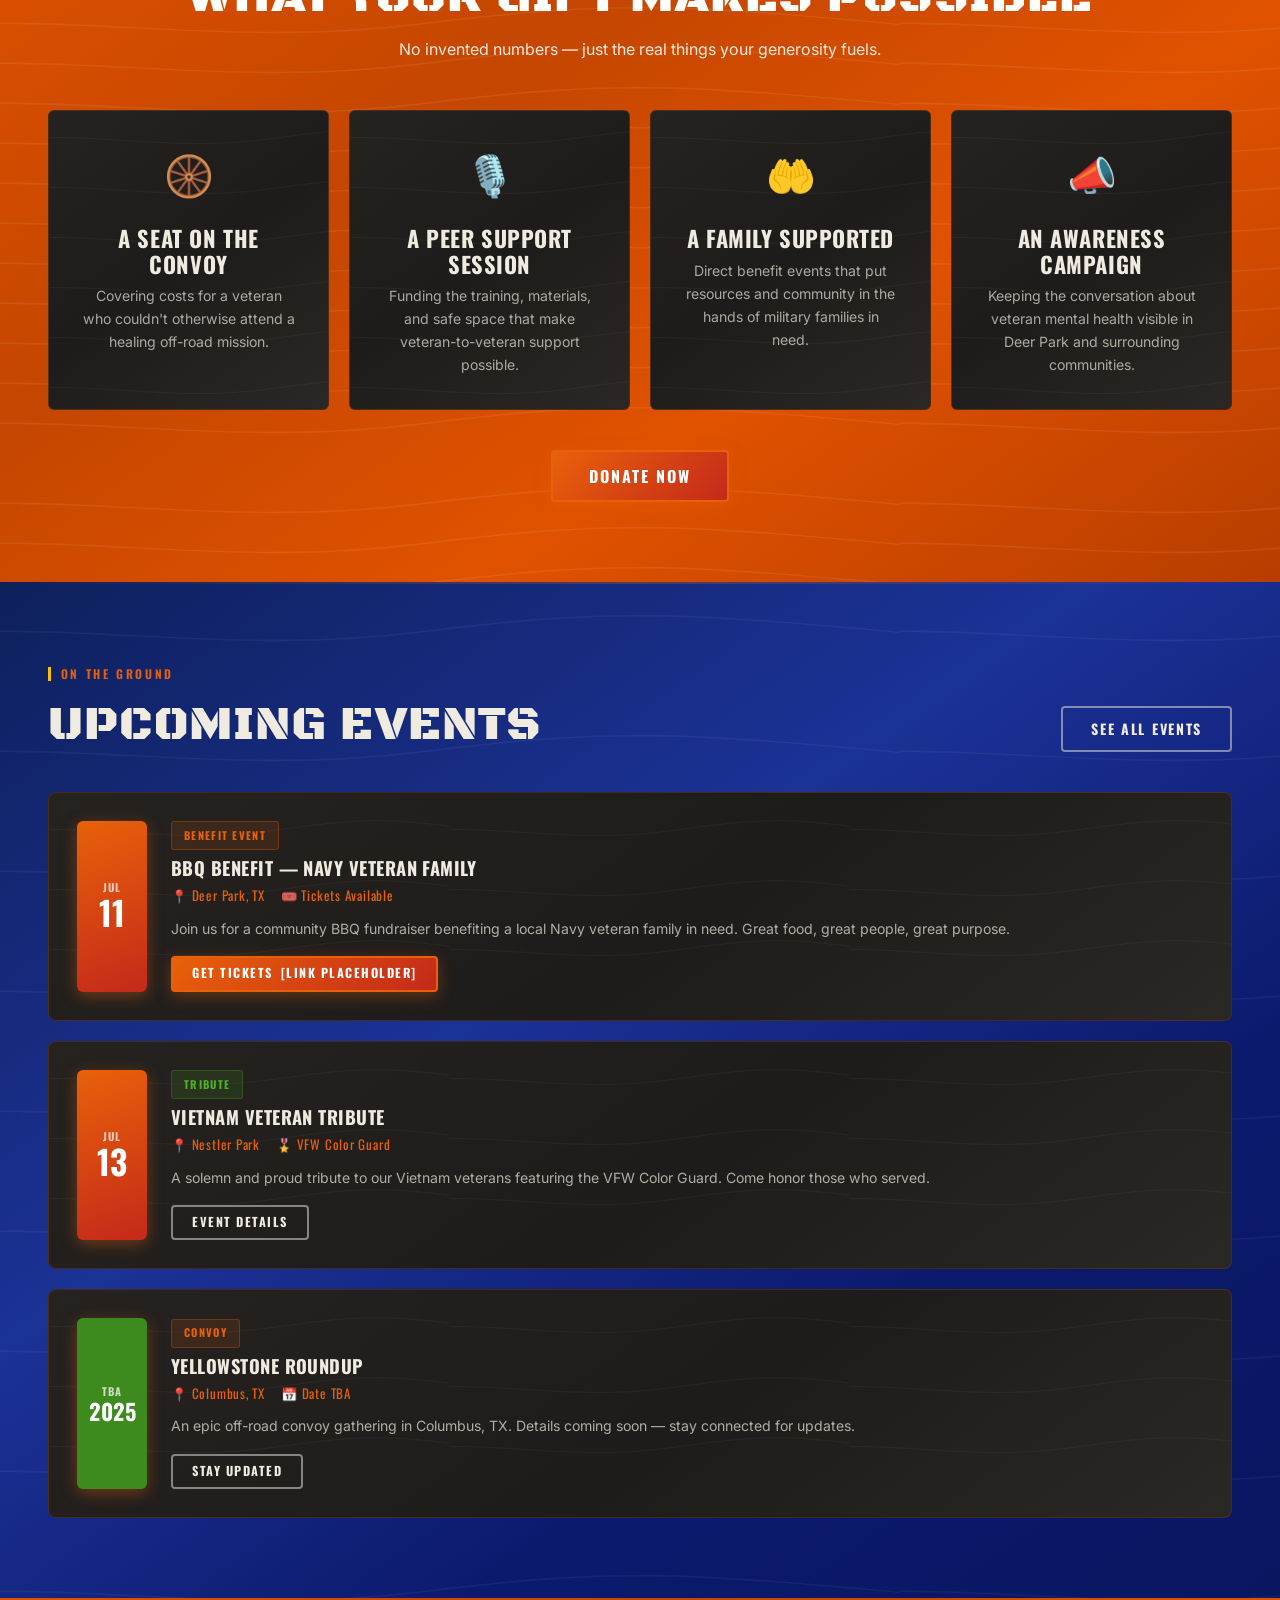
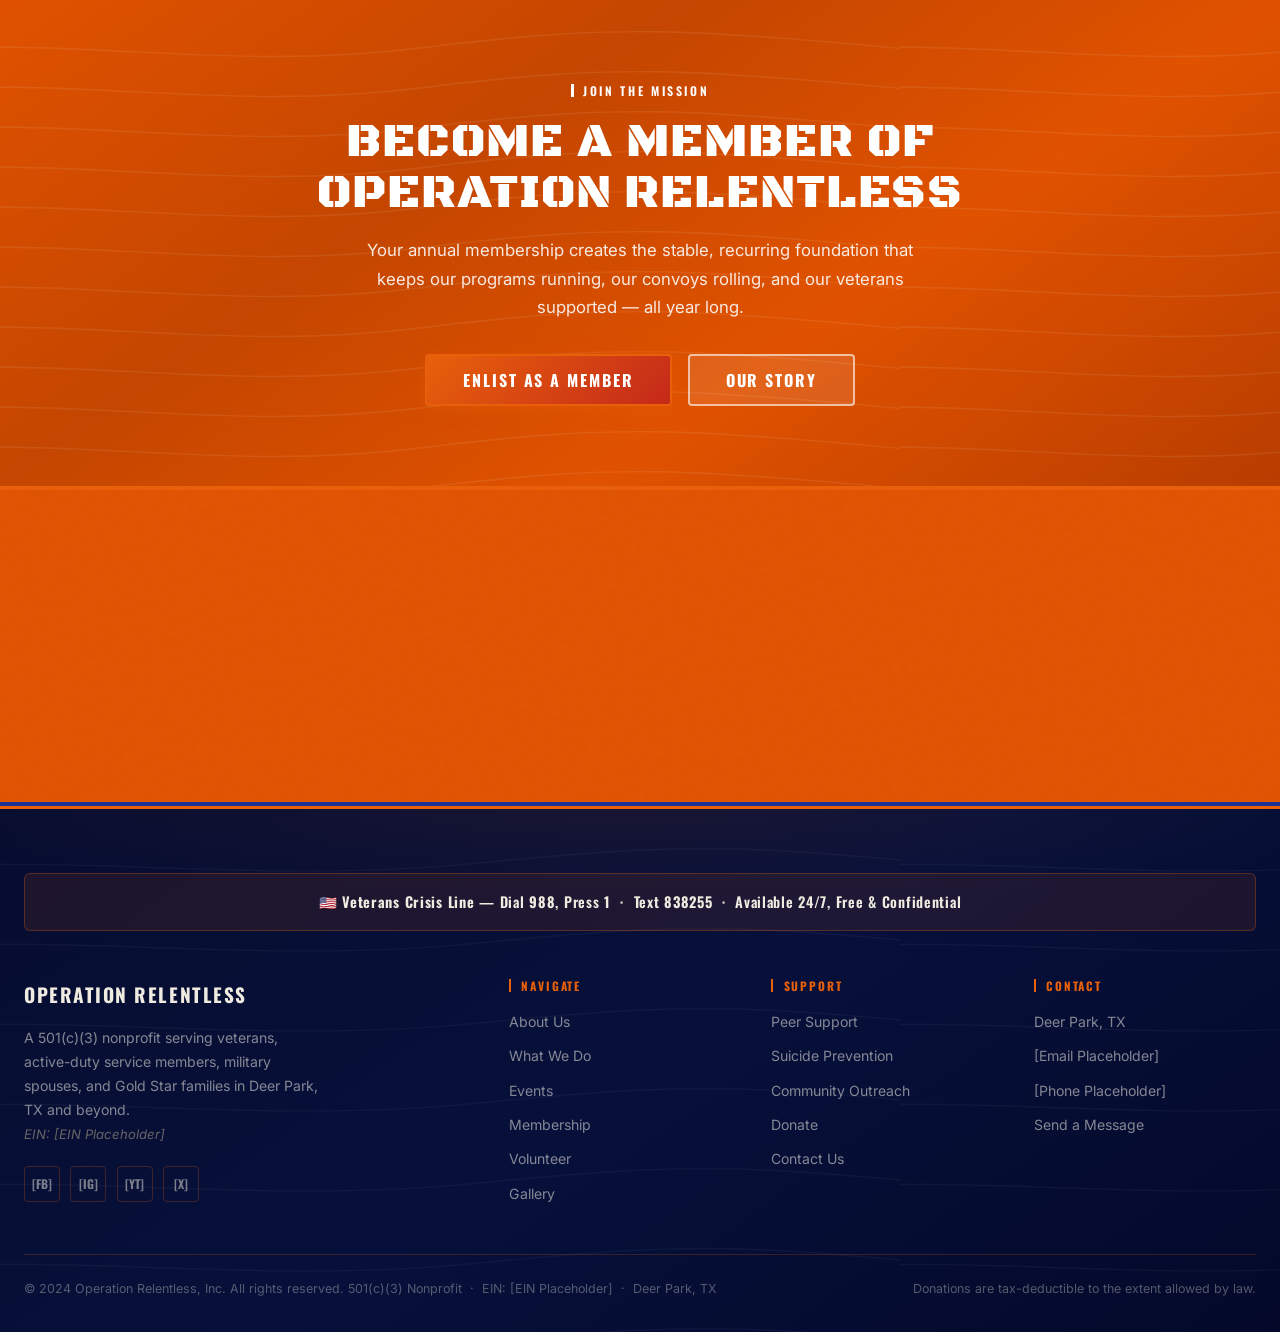
==== commit 2c47d231: "f" ====
--- a/index.html
+++ b/index.html
@@ -1,4 +1,4 @@
-<!DOCTYPE html>
+﻿<!DOCTYPE html>
 <html lang="en">
 <head>
   <meta charset="UTF-8" />
@@ -33,7 +33,7 @@
         <a href="volunteer.html" class="nav-link">Volunteer</a>
         <a href="gallery.html" class="nav-link">Gallery</a>
         <a href="contact.html" class="nav-link">Contact</a>
-        <a href="donate.html" class="nav-link donate-btn">Donate</a>
+        <a href="https://checkout.square.site/merchant/MLD4ET6TYYZG8/checkout/QXE2UXPCUWT5JK3DRUEL6EMS" class="nav-link donate-btn" target="_blank" rel="noopener">Donate</a>
       </nav>
       <button class="hamburger" aria-label="Toggle navigation menu" aria-expanded="false" aria-controls="mobile-nav">
         <span></span><span></span><span></span>
@@ -41,12 +41,13 @@
     </div>
     <nav class="mobile-nav" id="mobile-nav" aria-label="Mobile navigation">
       <a href="about.html" class="nav-link">About</a>
+      <a href="programs.html" class="nav-link">What We Do</a>
       <a href="events.html" class="nav-link">Events</a>
-      <a href="membership.html" class="nav-link member-btn">Membership</a>
       <a href="volunteer.html" class="nav-link">Volunteer</a>
       <a href="gallery.html" class="nav-link">Gallery</a>
       <a href="contact.html" class="nav-link">Contact</a>
-      <a href="donate.html" class="donate-btn">Donate Now</a>
+      <a href="membership.html" class="nav-link member-btn">Membership</a>
+      <a href="https://checkout.square.site/merchant/MLD4ET6TYYZG8/checkout/QXE2UXPCUWT5JK3DRUEL6EMS" class="donate-btn" target="_blank" rel="noopener">Donate Now</a>
     </nav>
   </header>
 
@@ -73,7 +74,7 @@
         <h1 class="reveal reveal-delay-1">The mission continues long after the uniform comes off.</h1>
         <p class="hero-sub reveal reveal-delay-2">Never leave a veteran behind.</p>
         <div class="hero-btns reveal reveal-delay-3">
-          <a href="donate.html" class="btn btn-red btn-lg">Donate Now</a>
+          <a href="https://checkout.square.site/merchant/MLD4ET6TYYZG8/checkout/QXE2UXPCUWT5JK3DRUEL6EMS" class="btn btn-red btn-lg" target="_blank" rel="noopener">Donate Now</a>
           <a href="membership.html" class="btn btn-outline btn-lg">Become a Member</a>
           <a href="volunteer.html" class="btn btn-outline btn-lg">Volunteer</a>
         </div>
@@ -98,7 +99,7 @@
             <div class="action-card-icon tan" aria-hidden="true">🤝</div>
             <h3>Give Help</h3>
             <p style="color:rgba(240,235,224,0.72);text-align:center;">Your generosity funds missions, events, outreach, and peer support that reach veterans in their darkest moments. Every dollar sends a signal: you are not forgotten.</p>
-            <a href="donate.html" class="btn btn-red btn-sm" style="margin-top:0.5rem;">Make a Gift</a>
+            <a href="https://checkout.square.site/merchant/MLD4ET6TYYZG8/checkout/QXE2UXPCUWT5JK3DRUEL6EMS" class="btn btn-red btn-sm" target="_blank" rel="noopener" style="margin-top:0.5rem;">Make a Gift</a>
           </div>
 
           <div class="action-card reveal reveal-delay-3">
@@ -183,7 +184,11 @@
               <div class="card-icon tan" aria-hidden="true">✝️</div>
               <h4>Faith &amp; Fellowship</h4>
               <p style="color:rgba(240,235,224,0.65);margin-top:0.5rem;font-size:0.9rem;flex:1;">Spiritual grounding through faith-based gatherings and fellowship that honor each person's beliefs while building community.</p>
-
+              <a href="programs.html#faith" class="btn btn-outline btn-sm" style="margin-top:1.25rem;">Learn More</a>
+            </div>
+          </div>
+
+        </div>
         <div style="text-align:center;margin-top:2.5rem;" class="reveal">
           <a href="programs.html" class="btn btn-tan">View All Programs</a>
         </div>
@@ -245,7 +250,7 @@
 
         </div>
         <div style="text-align:center;margin-top:2.5rem;" class="reveal">
-          <a href="donate.html" class="btn btn-red btn-lg">Donate Now</a>
+          <a href="https://checkout.square.site/merchant/MLD4ET6TYYZG8/checkout/QXE2UXPCUWT5JK3DRUEL6EMS" class="btn btn-red btn-lg" target="_blank" rel="noopener">Donate Now</a>
         </div>
       </div>
     </section>
@@ -387,7 +392,7 @@
             <li><a href="programs.html">Peer Support</a></li>
             <li><a href="programs.html#prevention">Suicide Prevention</a></li>
             <li><a href="programs.html#outreach">Community Outreach</a></li>
-            <li><a href="donate.html">Donate</a></li>
+            <li><a href="https://checkout.square.site/merchant/MLD4ET6TYYZG8/checkout/QXE2UXPCUWT5JK3DRUEL6EMS" target="_blank" rel="noopener">Donate</a></li>
             <li><a href="contact.html">Contact Us</a></li>
           </ul>
         </div>
@@ -411,7 +416,7 @@
   </footer>
 
   <!-- Sticky CTAs -->
-  <a href="donate.html" class="sticky-cta sticky-cta-donate" aria-label="Donate now">
+  <a href="https://checkout.square.site/merchant/MLD4ET6TYYZG8/checkout/QXE2UXPCUWT5JK3DRUEL6EMS" class="sticky-cta sticky-cta-donate" target="_blank" rel="noopener" aria-label="Donate now">
     <span class="sticky-icon">🎗️</span> Donate Now
   </a>
   <a href="membership.html" class="sticky-cta sticky-cta-member" aria-label="Become a member">
--- a/css/styles.css
+++ b/css/styles.css
@@ -88,6 +88,9 @@
 :root {
   --topo-dark: url("data:image/svg+xml,%3Csvg xmlns='http://www.w3.org/2000/svg' width='900' height='600'%3E%3Cg fill='none' stroke='rgba(255%2C255%2C255%2C0.07)' stroke-width='1.4'%3E%3Cpath d='M-100%2C55 C60%2C35 220%2C75 420%2C50 S680%2C30 950%2C55'/%3E%3Cpath d='M-100%2C135 C60%2C115 220%2C155 420%2C130 S680%2C110 950%2C135'/%3E%3Cpath d='M-100%2C215 C60%2C195 220%2C235 420%2C210 S680%2C190 950%2C215'/%3E%3Cpath d='M-100%2C295 C60%2C275 220%2C315 420%2C290 S680%2C270 950%2C295'/%3E%3Cpath d='M-100%2C375 C60%2C355 220%2C395 420%2C370 S680%2C350 950%2C375'/%3E%3Cpath d='M-100%2C455 C60%2C435 220%2C475 420%2C450 S680%2C430 950%2C455'/%3E%3Cpath d='M-100%2C535 C60%2C515 220%2C555 420%2C530 S680%2C510 950%2C535'/%3E%3C/g%3E%3C/svg%3E");
 }
+
+/* TOPO-BG: Orange gradient base with topographic overlay */
+.topo-bg {
   position: relative;
   /* Orange gradient — never flat */
   background: linear-gradient(145deg,
@@ -249,6 +252,18 @@
 .site-nav .nav-link.active {
   color: var(--orange);
   background: rgba(232,97,10,0.1);
+}
+/* Keep member-btn and donate-btn looking like buttons even when active */
+.site-nav .member-btn.active,
+.site-nav .member-btn:hover {
+  background: linear-gradient(135deg, #FF8C30, var(--orange-hot));
+  color: #fff !important;
+  box-shadow: 0 4px 24px rgba(232,97,10,0.85), 0 0 0 3px rgba(255,116,32,0.5);
+  transform: translateY(-1px);
+}
+.site-nav .donate-btn.active {
+  background: linear-gradient(135deg, #FF8C30, var(--orange-hot));
+  color: #fff !important;
 }
 .site-nav .donate-btn {
   background: linear-gradient(135deg, var(--orange-hot), var(--orange));
@@ -938,7 +953,9 @@
   width: 100%;
   text-align: center;
   justify-content: center;
-}
+  color: #fff !important;
+}
+.tier-card .btn small { color: rgba(255,255,255,0.75) !important; }
 .tier-badge {
   position: absolute; top: -1px; left: 50%; transform: translateX(-50%);
   background: linear-gradient(90deg, var(--orange), var(--yellow));
@@ -1182,6 +1199,48 @@
   background: rgba(255,190,11,0.18); color: #9A6E00;
   border-color: rgba(255,190,11,0.4);
 }
+/* =======================================================
+   MOBILE FIXES — stack event two-column rows on small viewports
+   This overrides inline grid styles used in several event pages
+   so the date column stacks above content and doesn't force overflow.
+   ======================================================= */
+@media (max-width: 760px) {
+  .section.topo-bg .container article > div {
+    grid-template-columns: 1fr !important;
+  }
+
+  /* Make the date column compact and inline with the content */
+  .section.topo-bg .container article > div > div:first-child {
+    min-width: auto !important;
+    padding: 1rem !important;
+    display: flex !important;
+    flex-direction: row !important;
+    gap: 0.75rem !important;
+    align-items: center !important;
+    justify-content: flex-start !important;
+    text-align: left !important;
+  }
+
+  .section.topo-bg .container article > div > div:first-child span {
+    font-size: 0.85rem !important;
+  }
+
+  .section.topo-bg .container article > div > div:first-child span:nth-child(2) {
+    font-size: 2rem !important;
+    line-height: 1 !important;
+  }
+
+  .section.topo-bg .container article > div > div:last-child {
+    padding: 1rem !important;
+  }
+
+  .section.topo-bg .container article > div > div:last-child .event-meta {
+    display: block;
+  }
+
+  .section.topo-bg .container { padding-left: 1rem; padding-right: 1rem; }
+  .section.topo-bg .container article h2 { font-size: 1.25rem; }
+}
 .tag.blue {
   background: rgba(61,139,31,0.12); color: var(--green-hot);
   border-color: rgba(61,139,31,0.35);
@@ -1327,6 +1386,18 @@
   .footer-brand { grid-column: 1 / -1; }
   .grid-4 { grid-template-columns: repeat(2, 1fr); }
   .amount-grid { grid-template-columns: repeat(2, 1fr); }
+
+  /* ── Collapse inline-style two-col grids on tablet ── */
+  /* Donate page form grid */
+  [style*="grid-template-columns:1.1fr"],
+  [style*="grid-template-columns: 1.1fr"] {
+    grid-template-columns: 1fr !important;
+  }
+  /* Contact page form grid */
+  [style*="grid-template-columns:1.2fr"],
+  [style*="grid-template-columns: 1.2fr"] {
+    grid-template-columns: 1fr !important;
+  }
 }
 
 @media (max-width: 768px) {
@@ -1360,9 +1431,39 @@
   .grid-4 { grid-template-columns: 1fr; }
   .form-row { grid-template-columns: 1fr; }
 
+  /* ── Override ALL inline-style grids that use multi-column on mobile ── */
+  /* Donate page: display:grid;grid-template-columns:1.1fr 0.9fr */
+  [style*="grid-template-columns:1.1fr"],
+  [style*="grid-template-columns: 1.1fr"] {
+    grid-template-columns: 1fr !important;
+    gap: 2rem !important;
+  }
+  /* Contact page: display:grid;grid-template-columns:1.2fr 0.8fr */
+  [style*="grid-template-columns:1.2fr"],
+  [style*="grid-template-columns: 1.2fr"] {
+    grid-template-columns: 1fr !important;
+    gap: 2rem !important;
+  }
+  /* Membership "Why It Matters" 3-col inline grid */
+  [style*="grid-template-columns:repeat(3"],
+  [style*="grid-template-columns: repeat(3"] {
+    grid-template-columns: 1fr !important;
+  }
+
   /* ── Cards ── */
   .event-card { flex-direction: column; }
   .event-date { width: 100%; flex-direction: row; gap: 0.75rem; padding: 0.5rem 1rem; }
+
+  /* ── Donate toggle — wrap on small screens ── */
+  .donate-toggle { flex-wrap: wrap; width: 100%; }
+  .toggle-btn { flex: 1; text-align: center; }
+
+  /* ── Donate submit button — full width ── */
+  [style*="align-self:flex-start"] {
+    align-self: stretch !important;
+    width: 100% !important;
+    justify-content: center !important;
+  }
 
   /* ── Footer ── */
   .footer-grid { grid-template-columns: 1fr; gap: 2rem; }
@@ -1390,10 +1491,13 @@
   /* ── Map ── */
   .site-map-section { height: 220px; }
 
-  /* ── Sticky CTAs ── */
-  .sticky-cta { padding: 0.55rem 0.9rem; font-size: 0.75rem; bottom: 1rem; }
-  .sticky-cta-donate { right: 0.85rem; }
-  .sticky-cta-member { left: 0.85rem; }
+  /* ── Sticky CTAs — reduce bottom padding so they don't block content ── */
+  .sticky-cta { padding: 0.55rem 0.9rem; font-size: 0.72rem; bottom: 0.75rem; }
+  .sticky-cta-donate { right: 0.6rem; }
+  .sticky-cta-member { left: 0.6rem; }
+
+  /* ── Add bottom padding to main so sticky CTAs don't block last CTA buttons ── */
+  main { padding-bottom: 4rem; }
 
   /* ── Misc ── */
   .logo-text .tagline { display: none; }
@@ -1413,8 +1517,17 @@
   .section-sm { padding: 1.75rem 1rem; }
   .hero-content { padding: 3rem 1rem 2.5rem; }
 
+  /* ── Membership mini-grid: 1-col on smallest screens ── */
+  [style*="grid-template-columns:repeat(3"],
+  [style*="grid-template-columns: repeat(3"] {
+    grid-template-columns: 1fr !important;
+  }
+
   /* ── Donate ── */
   .amount-grid { grid-template-columns: 1fr; }
+
+  /* ── Crisis bar: smaller on mobile to save space ── */
+  .crisis-bar { font-size: 0.72rem; padding: 0.4rem 0.75rem; }
 
   /* ── Sticky CTAs — icon only ── */
   .sticky-cta { font-size: 0; padding: 0; width: 48px; height: 48px;
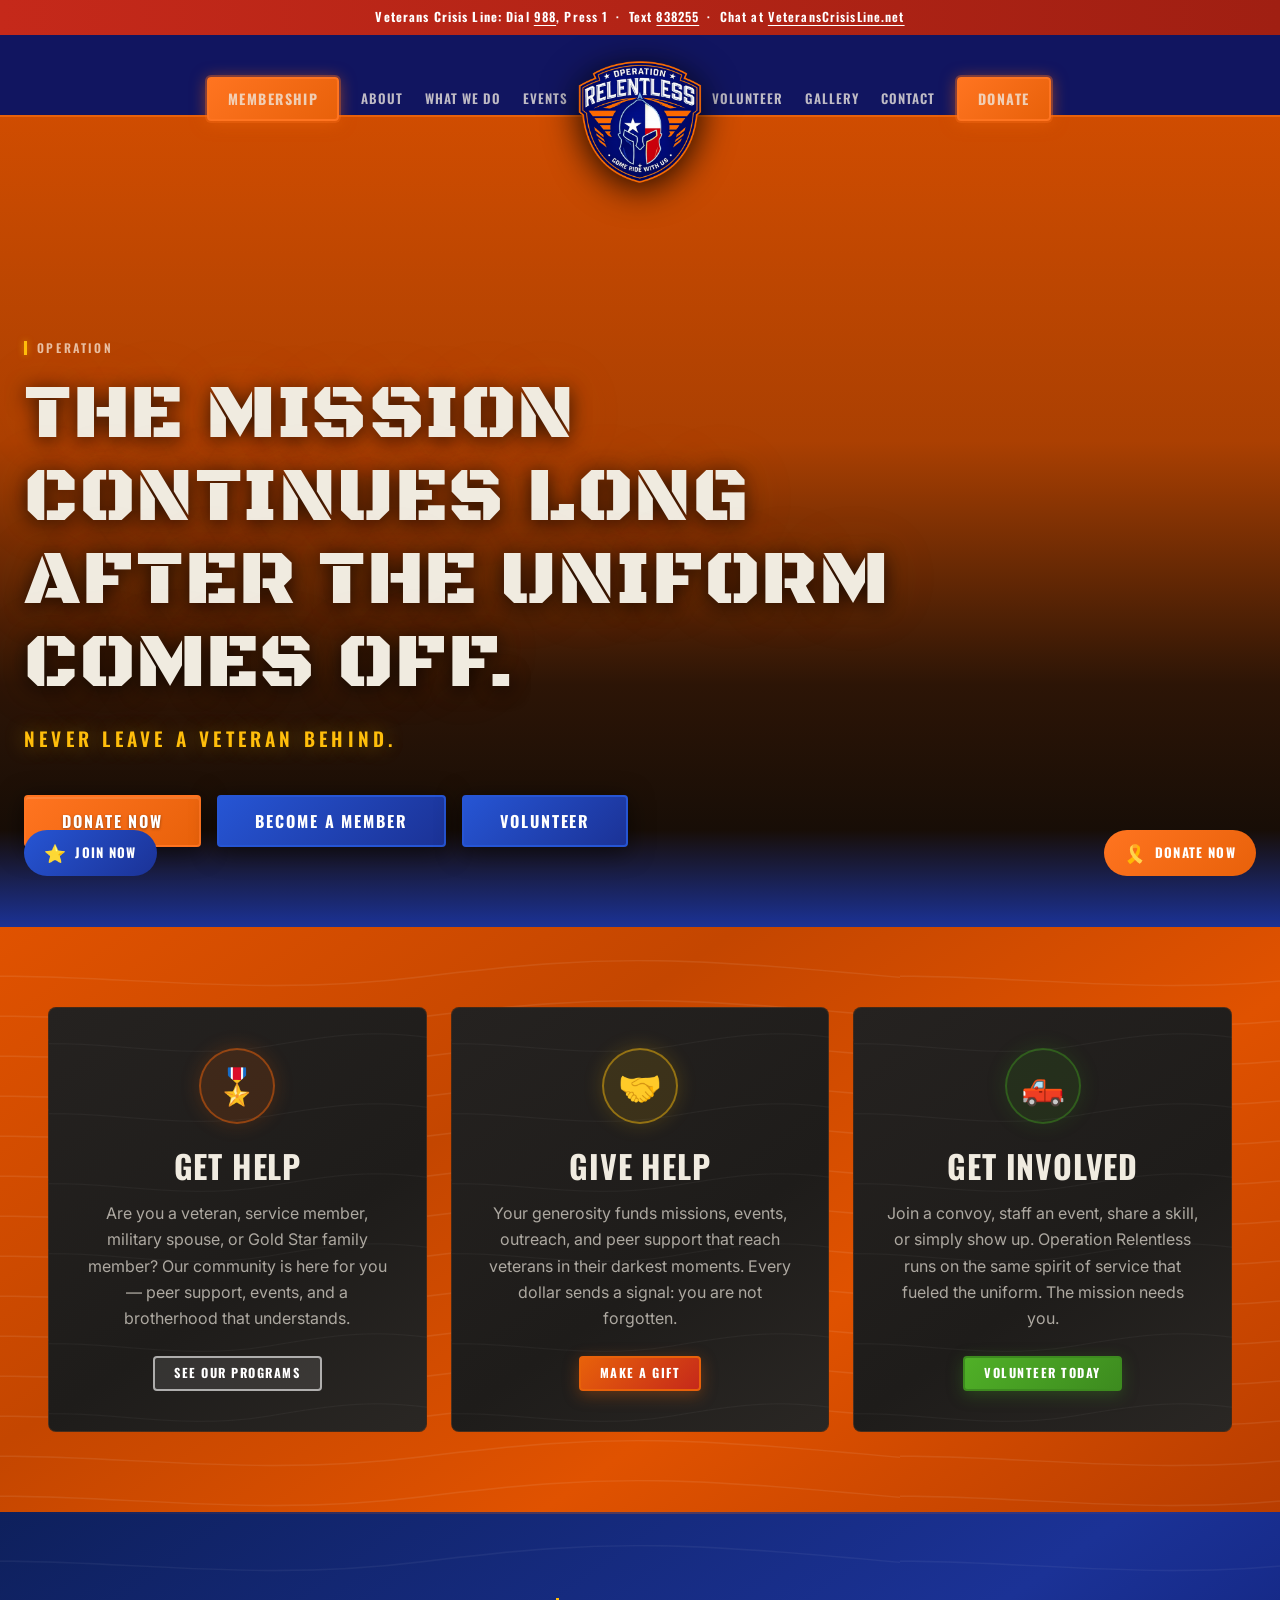
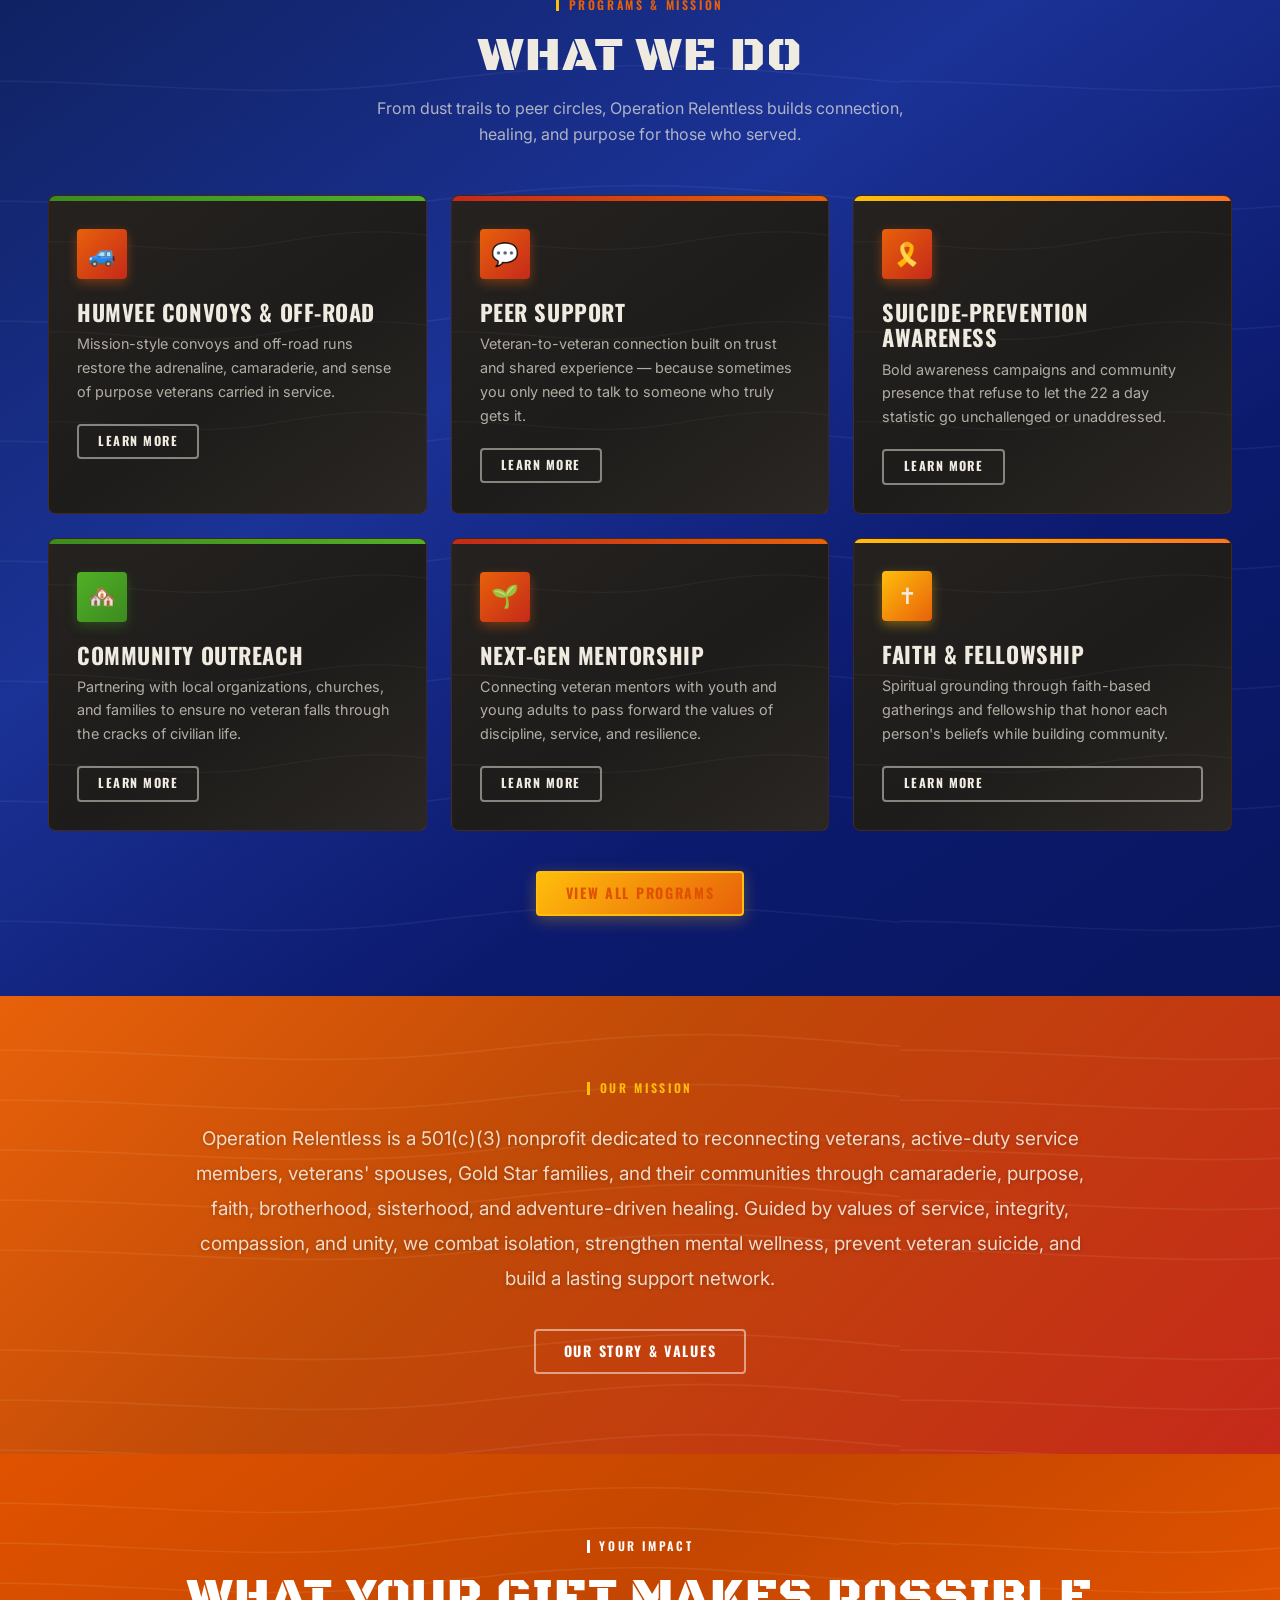
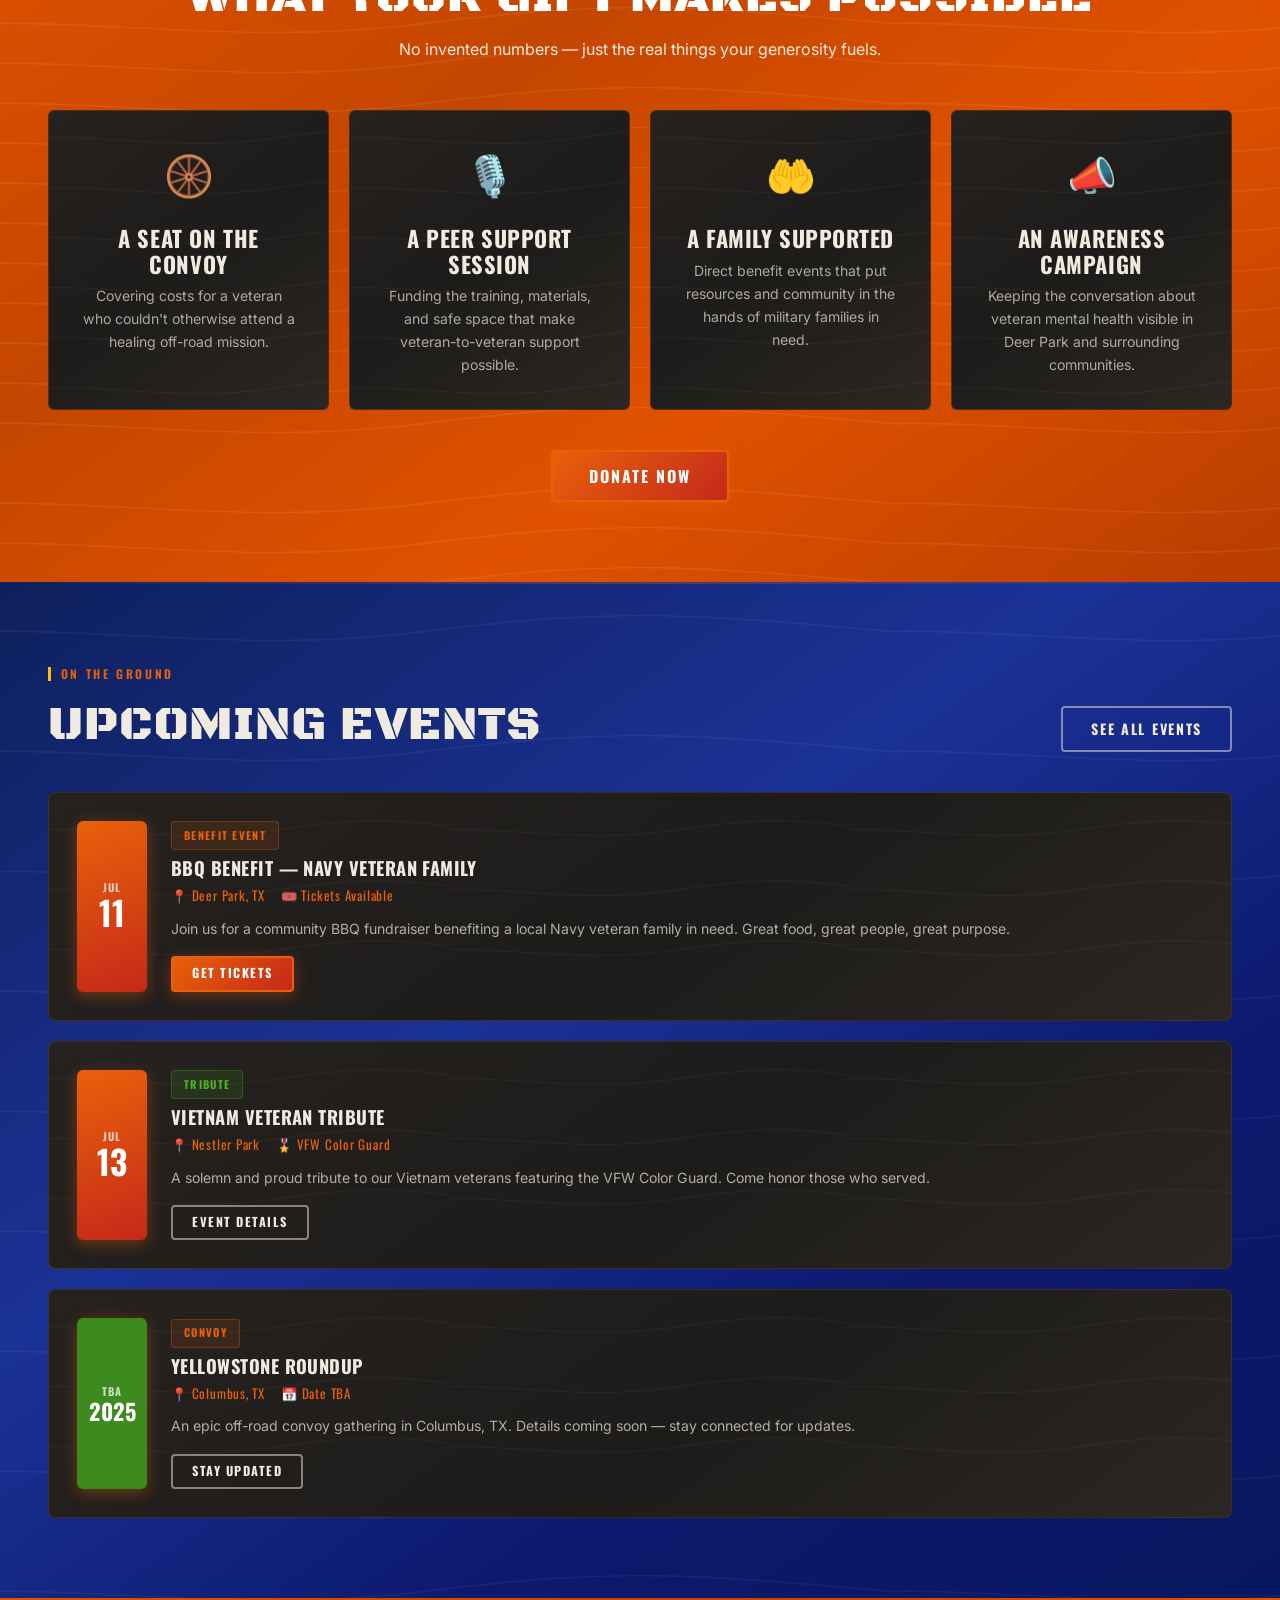
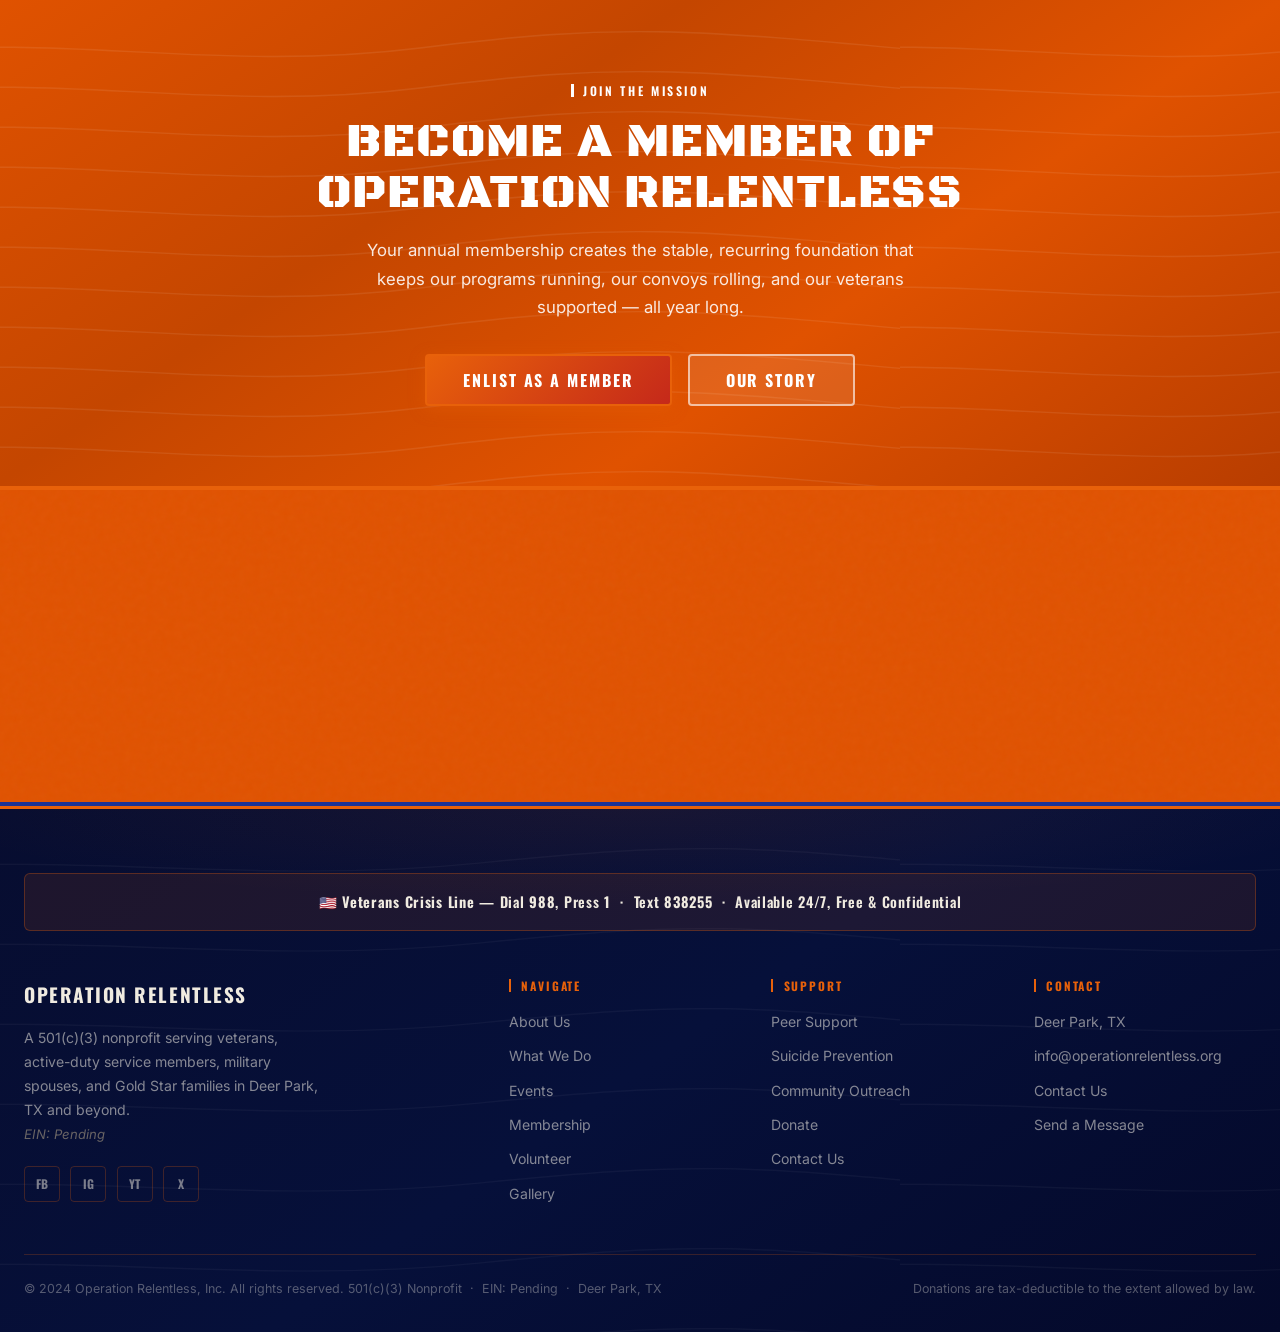
==== commit 42987aa6: "f" ====
--- a/index.html
+++ b/index.html
@@ -283,7 +283,7 @@
                 <span>🎟️ Tickets Available</span>
               </div>
               <p style="font-size:0.88rem;color:rgba(239,235,225,0.65);">Join us for a community BBQ fundraiser benefiting a local Navy veteran family in need. Great food, great people, great purpose.</p>
-              <a href="events.html#bbq-benefit" class="btn btn-red btn-sm" style="margin-top:1rem;">Get Tickets <em style="font-style:normal;">[Link Placeholder]</em></a>
+              <a href="events.html#bbq-benefit" class="btn btn-red btn-sm" style="margin-top:1rem;">Get Tickets </a>
             </div>
           </div>
 
@@ -367,12 +367,12 @@
       <div class="footer-grid">
         <div class="footer-brand">
           <div style="font-family:var(--font-display);font-size:1.2rem;font-weight:700;color:var(--cream);letter-spacing:0.08em;text-transform:uppercase;">Operation Relentless</div>
-          <p>A 501(c)(3) nonprofit serving veterans, active-duty service members, military spouses, and Gold Star families in Deer Park, TX and beyond.<br><em style="color:rgba(203,185,148,0.5);font-size:0.82rem;">EIN: [EIN Placeholder]</em></p>
+          <p>A 501(c)(3) nonprofit serving veterans, active-duty service members, military spouses, and Gold Star families in Deer Park, TX and beyond.<br><em style="color:rgba(203,185,148,0.5);font-size:0.82rem;">EIN: Pending</em></p>
           <div class="social-links">
-            <a href="#" class="social-link" aria-label="Facebook">[FB]</a>
-            <a href="#" class="social-link" aria-label="Instagram">[IG]</a>
-            <a href="#" class="social-link" aria-label="YouTube">[YT]</a>
-            <a href="#" class="social-link" aria-label="Twitter/X">[X]</a>
+            <a href="#" class="social-link" aria-label="Facebook">FB</a>
+            <a href="#" class="social-link" aria-label="Instagram">IG</a>
+            <a href="#" class="social-link" aria-label="YouTube">YT</a>
+            <a href="#" class="social-link" aria-label="Twitter/X">X</a>
           </div>
         </div>
         <div class="footer-col">
@@ -400,15 +400,15 @@
           <h4>Contact</h4>
           <ul>
             <li><a href="#">Deer Park, TX</a></li>
-            <li><a href="mailto:info@operationrelentless.org">[Email Placeholder]</a></li>
-            <li><a href="tel:+">[Phone Placeholder]</a></li>
+            <li><a href="mailto:info@operationrelentless.org">info@operationrelentless.org</a></li>
+            <li><a href="contact.html">Contact Us</a></li>
             <li><a href="contact.html">Send a Message</a></li>
           </ul>
         </div>
       </div>
 
       <div class="footer-bottom">
-        <p>© 2024 Operation Relentless, Inc. All rights reserved. 501(c)(3) Nonprofit &nbsp;·&nbsp; EIN: [EIN Placeholder] &nbsp;·&nbsp; Deer Park, TX</p>
+        <p>© 2024 Operation Relentless, Inc. All rights reserved. 501(c)(3) Nonprofit &nbsp;·&nbsp; EIN: Pending &nbsp;·&nbsp; Deer Park, TX</p>
         <p>Donations are tax-deductible to the extent allowed by law.</p>
       </div>
 
